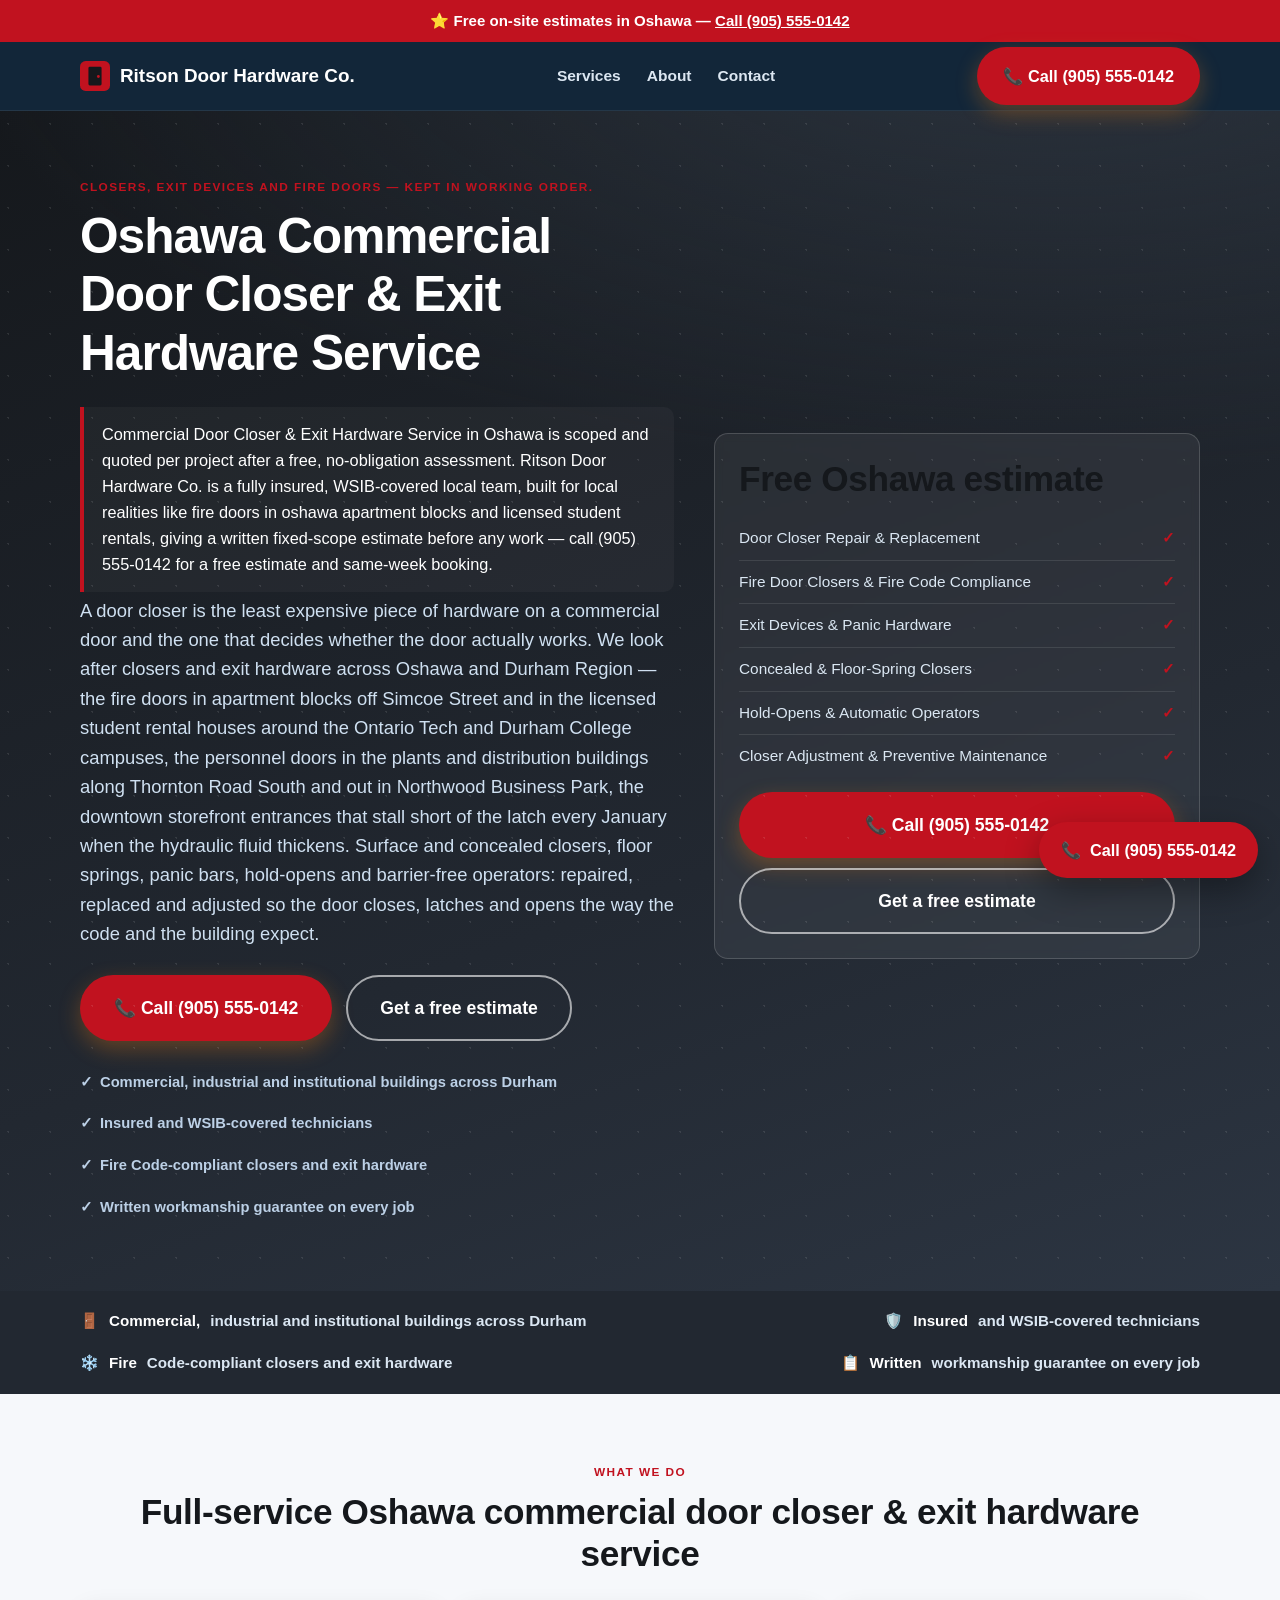
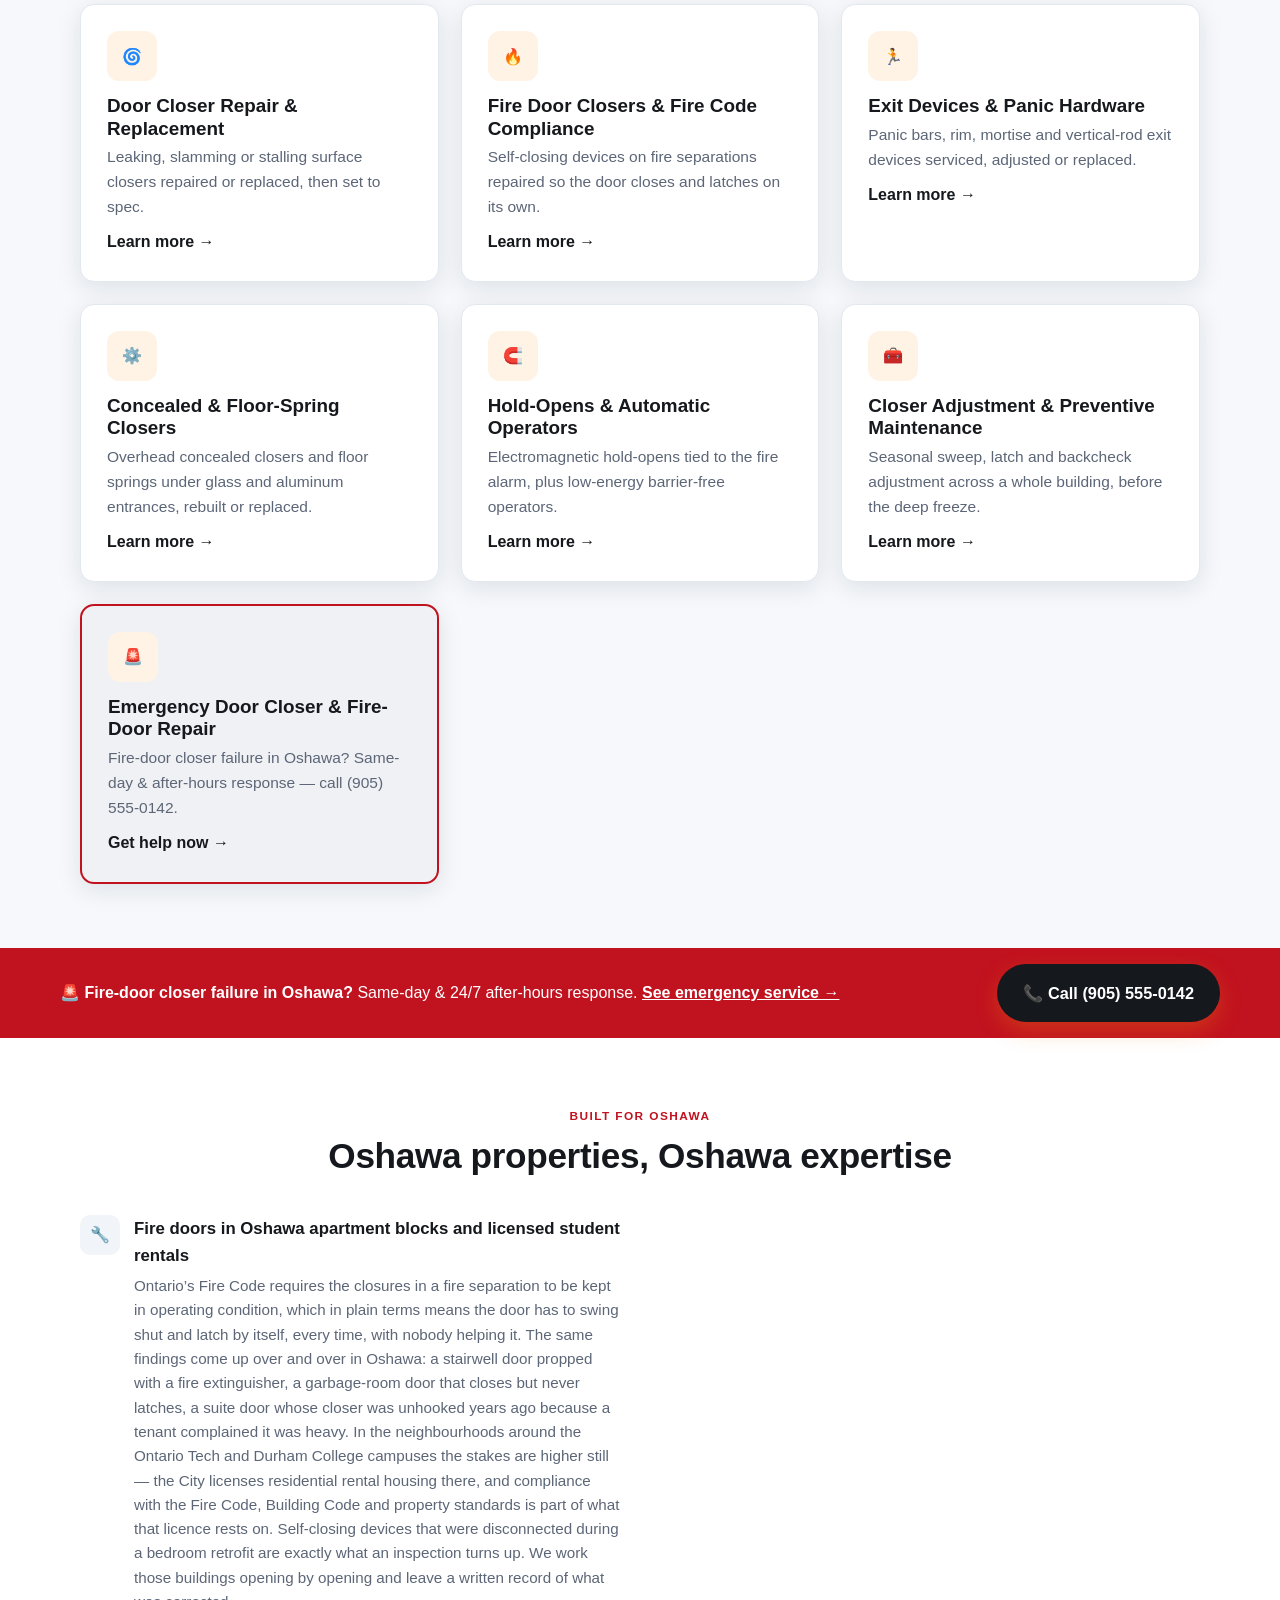
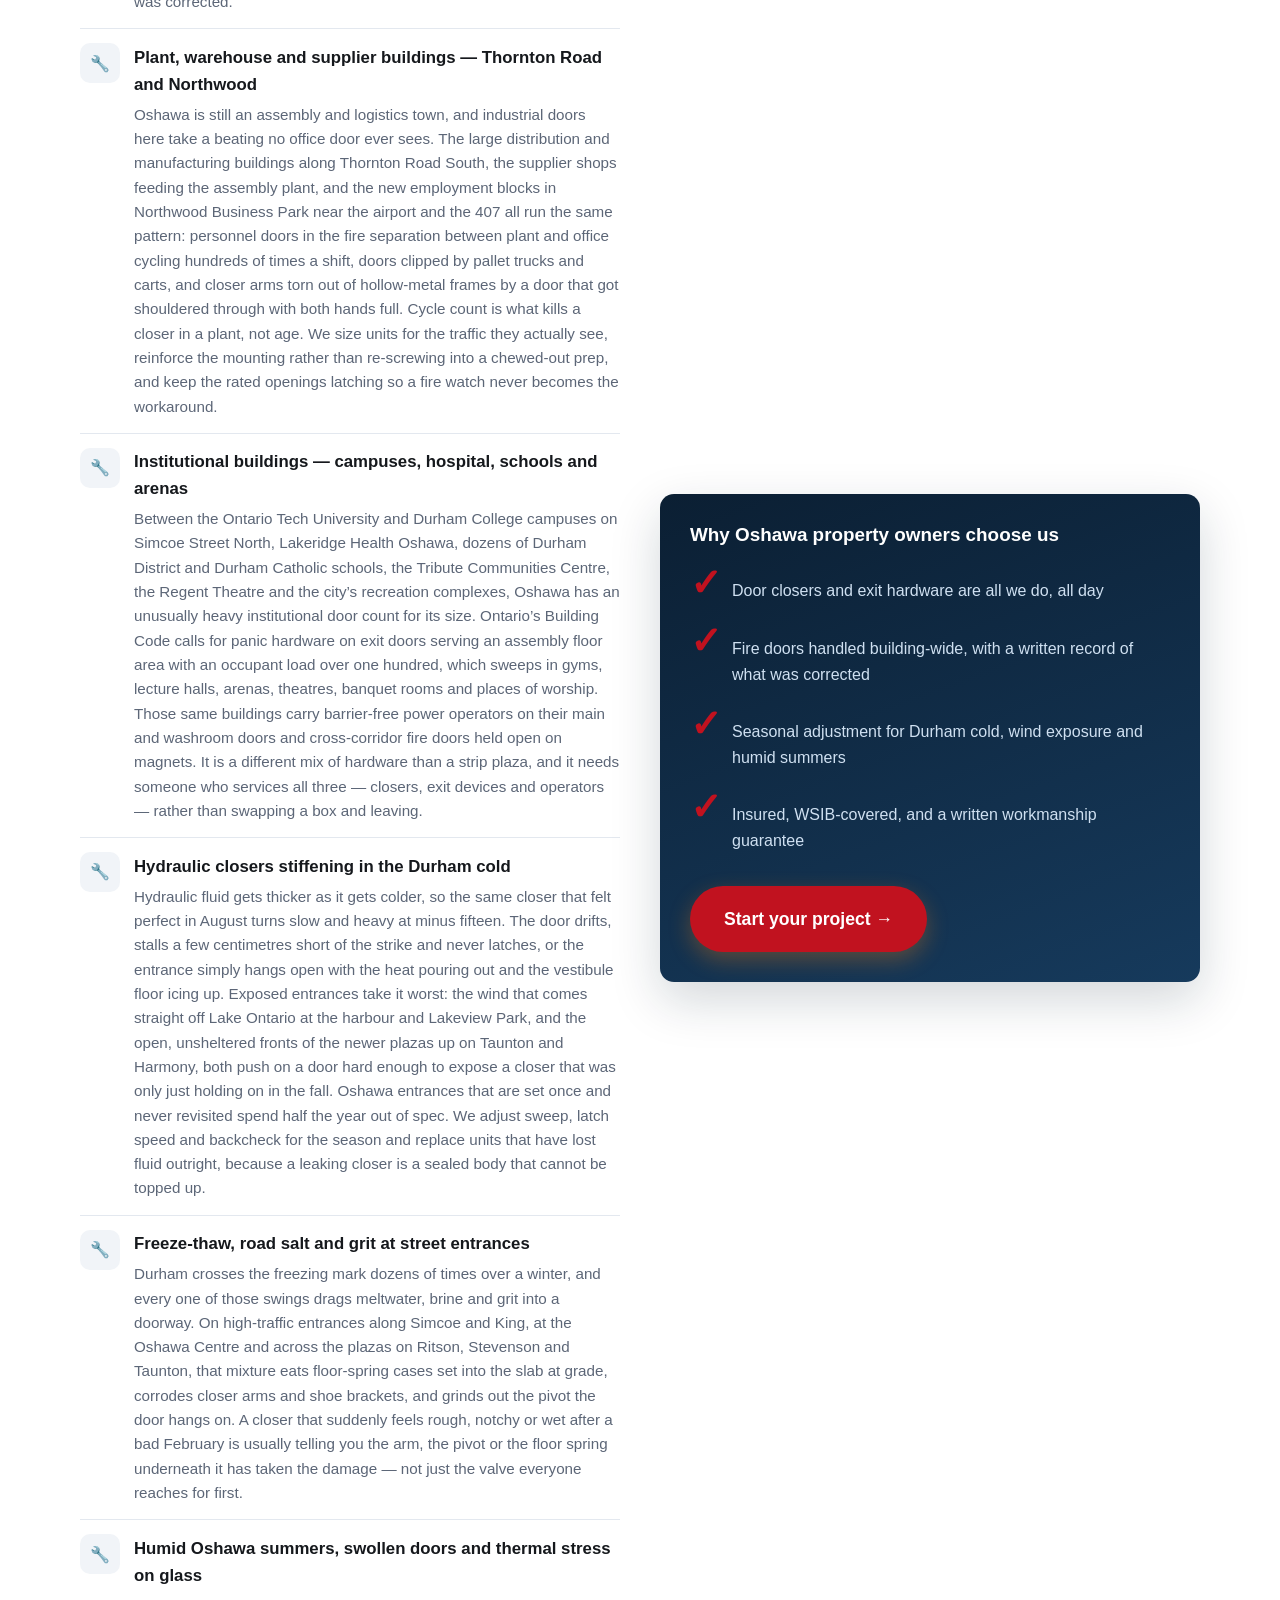
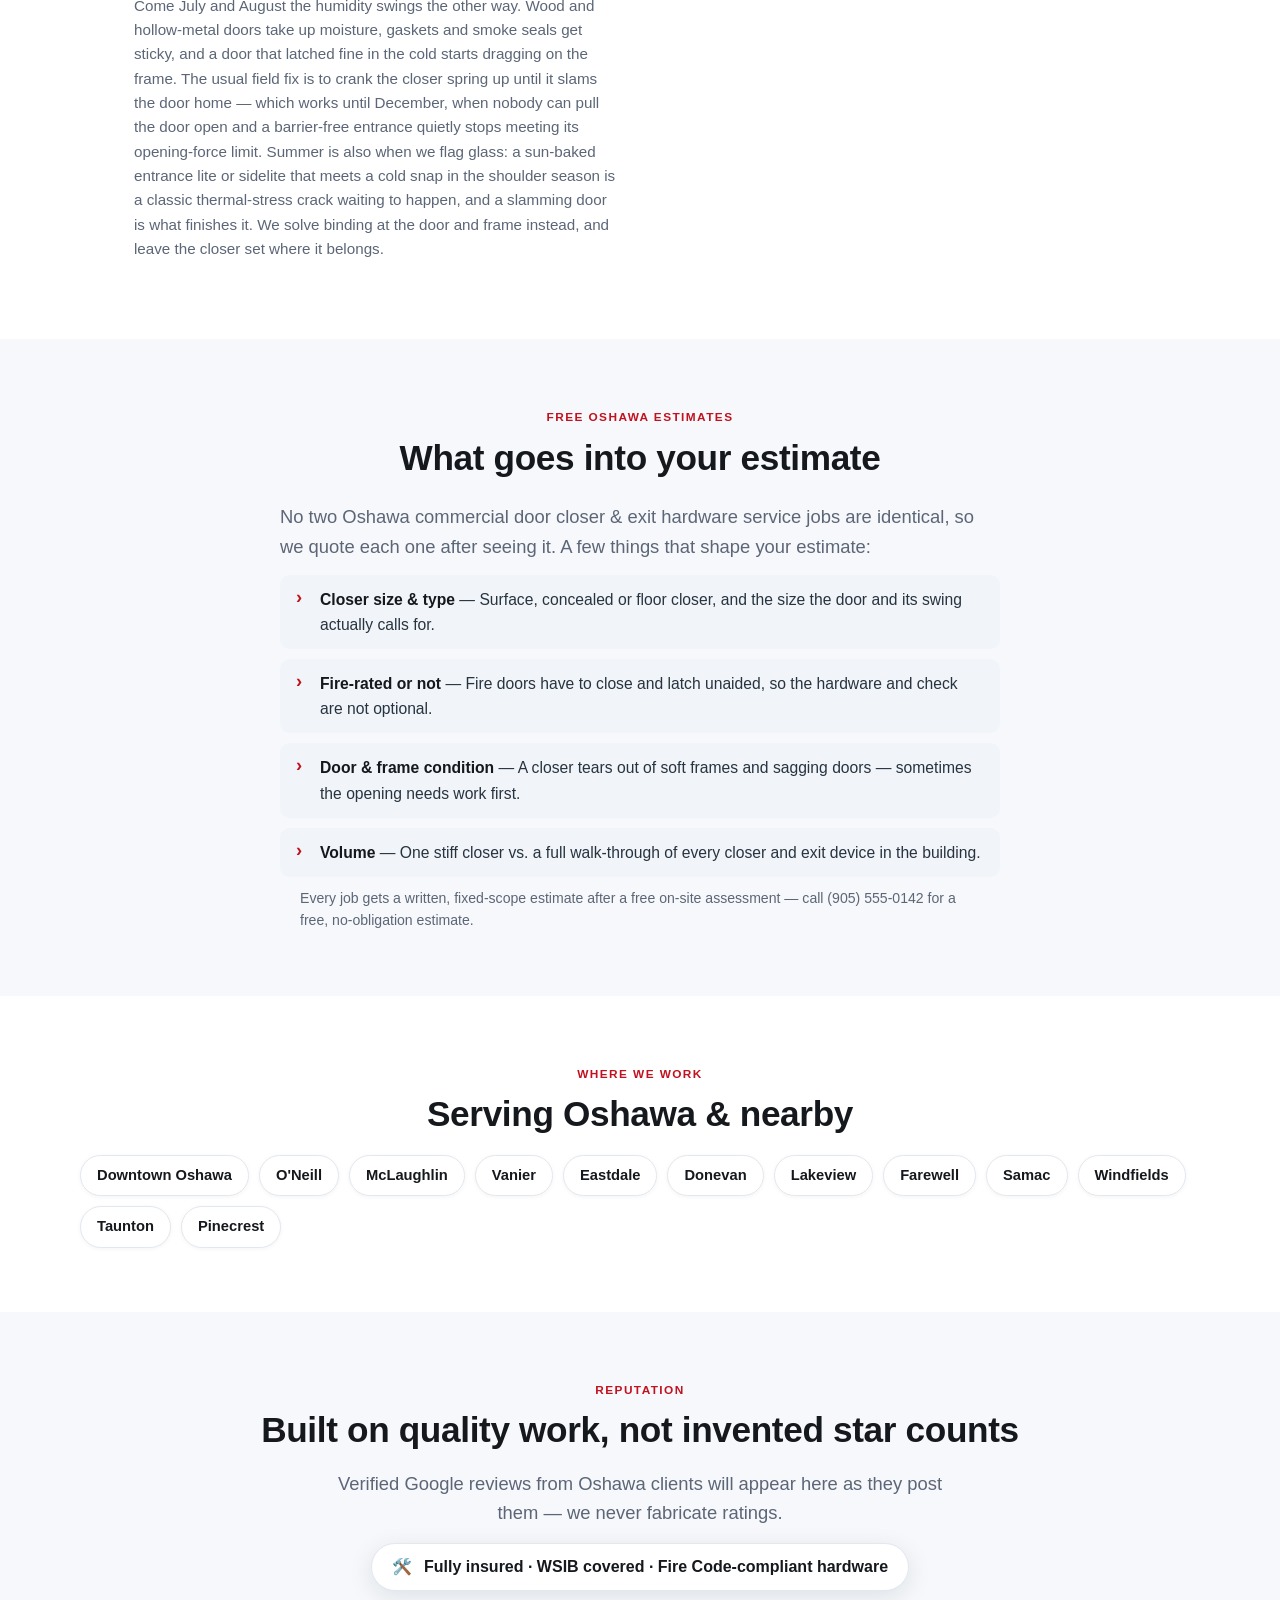
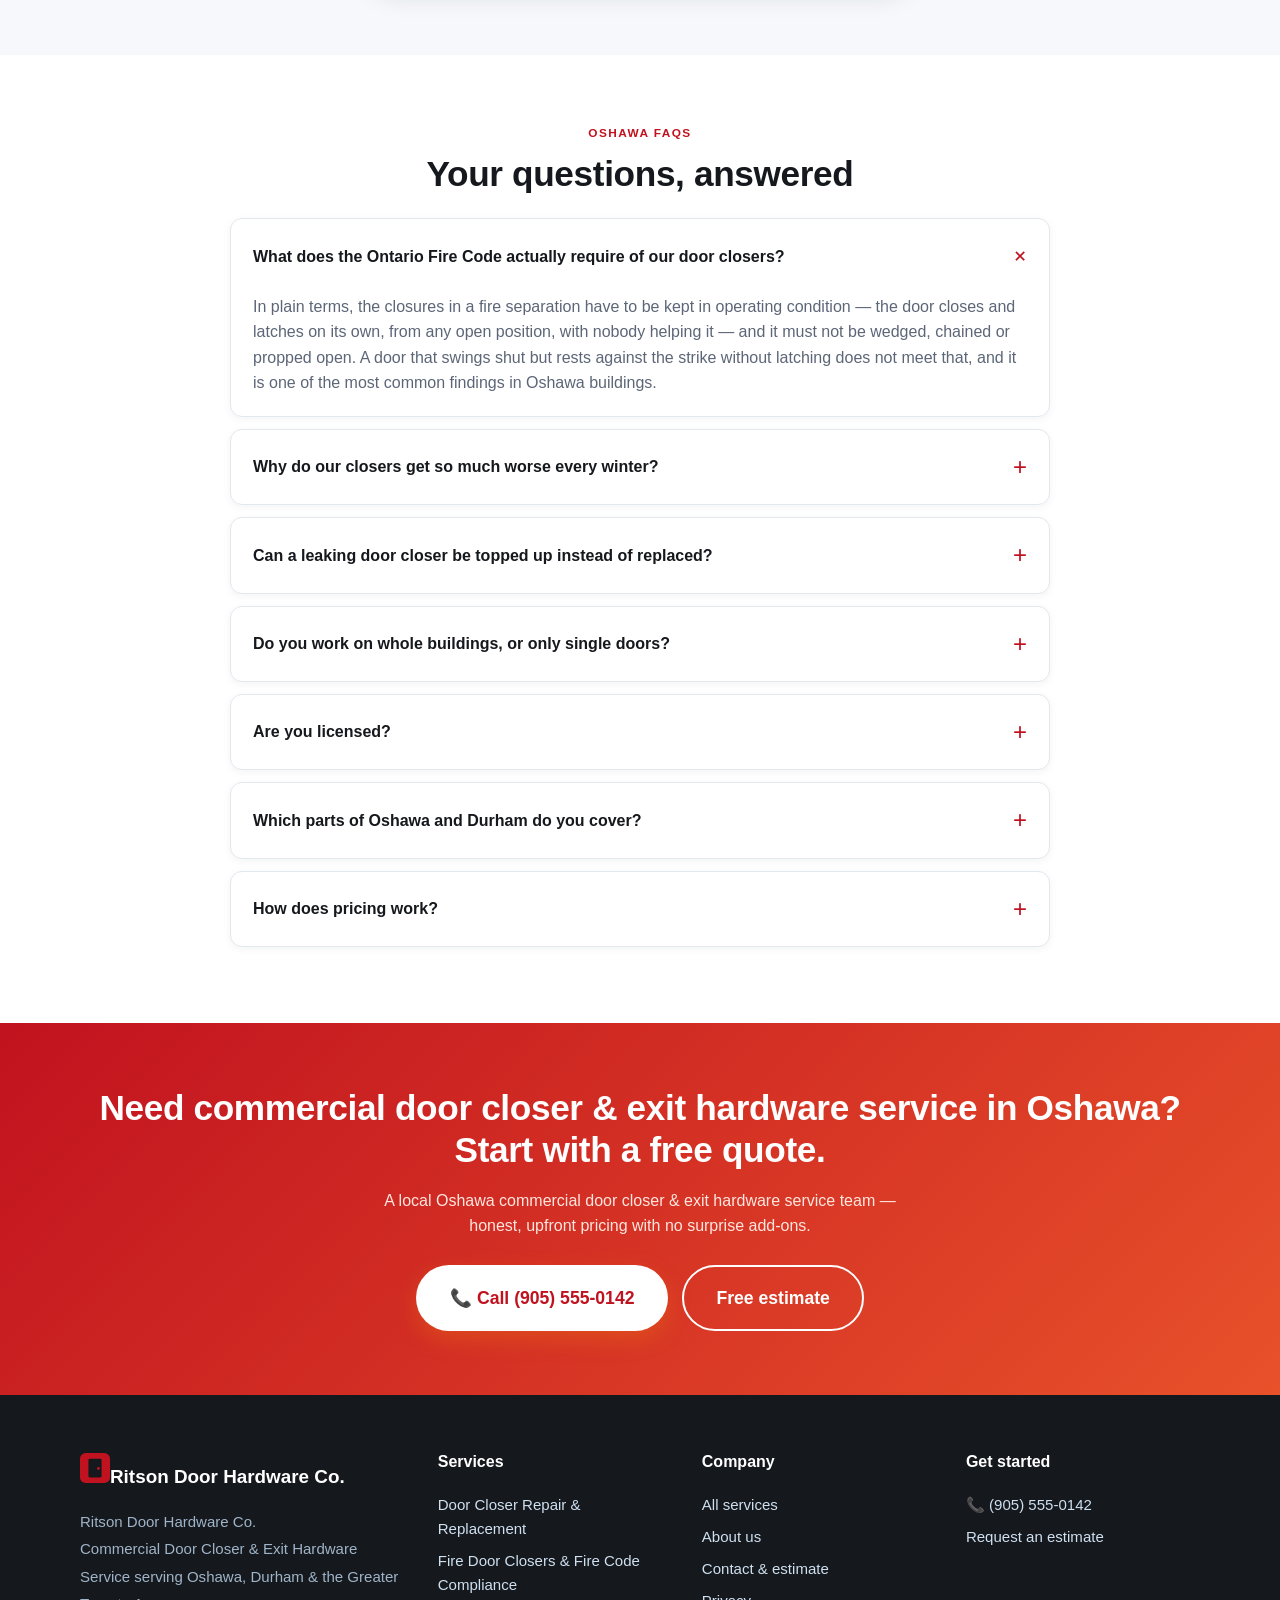
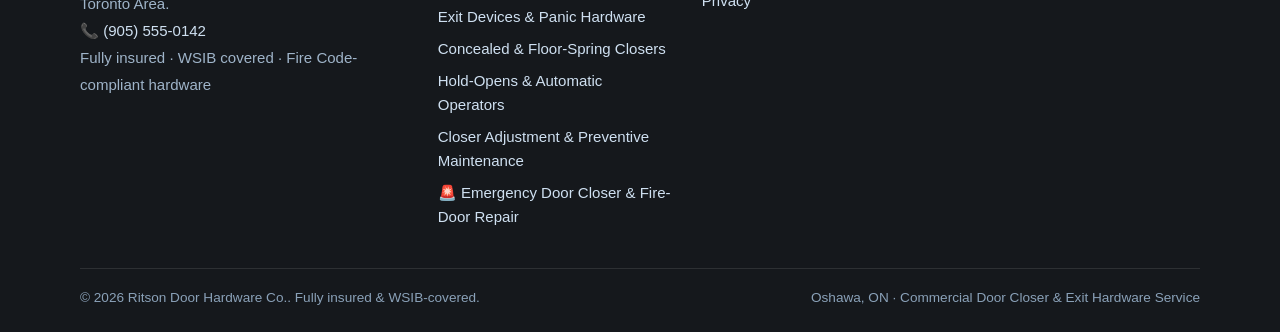
==== index.html @ 3a80819a "Launch oshawa door-closer (oshawadoorcloser.com)" ====
<!DOCTYPE html><html lang="en-CA"><head>
<meta charset="utf-8"><meta name="viewport" content="width=device-width, initial-scale=1, viewport-fit=cover">
<title>Oshawa Commercial Door Closer &amp; Exit Hardware Service</title><meta name="description" content="Oshawa commercial door closer and exit hardware service — surface, concealed and fire door closers, panic bars, hold-opens. Free estimate: (905) 555-0142.">
<link rel="canonical" href="https://www.oshawadoorcloser.com/"><link rel="alternate" hreflang="en-CA" href="https://www.oshawadoorcloser.com/"><link rel="alternate" hreflang="x-default" href="https://www.oshawadoorcloser.com/">
<meta name="robots" content="index,follow,max-image-preview:large"><meta name="theme-color" content="#15181c">
<meta name="geo.region" content="CA-ON"><meta name="geo.placename" content="Oshawa"><meta name="geo.position" content="43.8971;-78.8658"><meta name="ICBM" content="43.8971, -78.8658">
<meta property="og:type" content="website"><meta property="og:site_name" content="Ritson Door Hardware Co."><meta property="og:title" content="Oshawa Commercial Door Closer &amp; Exit Hardware Service"><meta property="og:description" content="Oshawa commercial door closer and exit hardware service — surface, concealed and fire door closers, panic bars, hold-opens. Free estimate: (905) 555-0142."><meta property="og:url" content="https://www.oshawadoorcloser.com/">
<meta property="og:image" content="https://www.oshawadoorcloser.com/assets/og.png"><meta property="og:image:type" content="image/png"><meta property="og:image:width" content="1200"><meta property="og:image:height" content="630"><meta property="og:image:alt" content="Ritson Door Hardware Co. — Commercial Door Closer &amp; Exit Hardware Service in Oshawa, ON"><meta property="og:locale" content="en_CA">
<meta name="twitter:card" content="summary_large_image"><meta name="twitter:title" content="Oshawa Commercial Door Closer &amp; Exit Hardware Service"><meta name="twitter:description" content="Oshawa commercial door closer and exit hardware service — surface, concealed and fire door closers, panic bars, hold-opens. Free estimate: (905) 555-0142."><meta name="twitter:image" content="https://www.oshawadoorcloser.com/assets/og.png">
<link rel="icon" href="/assets/favicon.svg" type="image/svg+xml"><link rel="icon" href="/favicon.ico" sizes="32x32"><link rel="apple-touch-icon" href="/assets/apple-touch-icon.png">
<link rel="preload" href="/css/styles.css" as="style"><link rel="stylesheet" href="/css/styles.css">
<script type="application/ld+json">{"@context":"https://schema.org","@graph":[{"@type":"Organization","@id":"https://www.oshawadoorcloser.com/#org","name":"Ritson Door Hardware Co.","url":"https://www.oshawadoorcloser.com/","logo":"https://www.oshawadoorcloser.com/assets/og.png","areaServed":{"@type":"City","name":"Oshawa"},"sameAs":["https://www.oshawadoorcloser.com/"]},{"@type":"WebSite","@id":"https://www.oshawadoorcloser.com/#website","url":"https://www.oshawadoorcloser.com/","name":"Ritson Door Hardware Co.","publisher":{"@id":"https://www.oshawadoorcloser.com/#org"},"inLanguage":"en-CA"},{"@type":["HomeAndConstructionBusiness","LocalBusiness"],"@id":"https://www.oshawadoorcloser.com/#business","name":"Ritson Door Hardware Co.","image":"https://www.oshawadoorcloser.com/assets/og.png","url":"https://www.oshawadoorcloser.com/","telephone":"+19055550142","paymentAccepted":"Cash, Cheque, Credit Card, Interac e-Transfer, Financing","parentOrganization":{"@id":"https://www.oshawadoorcloser.com/#org"},"brand":{"@id":"https://www.oshawadoorcloser.com/#org"},"description":"Commercial Door Closer & Exit Hardware Service in Oshawa, ON — Fully insured, WSIB covered, Fire Code-compliant hardware. After-hours emergency response available.","address":{"@type":"PostalAddress","addressLocality":"Oshawa","addressRegion":"ON","addressCountry":"CA"},"geo":{"@type":"GeoCoordinates","latitude":43.8971,"longitude":-78.8658},"areaServed":[{"@type":"City","name":"Oshawa"},{"@type":"GeoShape","circle":"43.8971 -78.8658 20000"}],"sameAs":["https://www.oshawadoorcloser.com/"],"hasMap":"https://www.google.com/maps?q=Oshawa%2C%20ON%2C%20Canada","openingHoursSpecification":[{"@type":"OpeningHoursSpecification","dayOfWeek":["Monday","Tuesday","Wednesday","Thursday","Friday"],"opens":"07:00","closes":"18:00"},{"@type":"OpeningHoursSpecification","dayOfWeek":["Saturday"],"opens":"08:00","closes":"15:00"},{"@type":"OpeningHoursSpecification","dayOfWeek":["Monday","Tuesday","Wednesday","Thursday","Friday","Saturday","Sunday"],"opens":"00:00","closes":"23:59","description":"After-hours emergency response"}],"knowsAbout":["commercial door closer & exit hardware service","door closer repair and replacement","fire door self-closing devices","exit and panic hardware","Ontario Fire Code door maintenance","cold-weather closer adjustment","door closer repair & replacement","fire door closers & fire code compliance","exit devices & panic hardware","concealed & floor-spring closers","hold-opens & automatic operators","closer adjustment & preventive maintenance","Oshawa, ON service area"],"hasOfferCatalog":{"@type":"OfferCatalog","name":"Commercial Door Closer & Exit Hardware Service in Oshawa, ON","itemListElement":[{"@type":"Offer","itemOffered":{"@type":"Service","name":"Door Closer Repair & Replacement (Oshawa)","areaServed":{"@type":"City","name":"Oshawa"}}},{"@type":"Offer","itemOffered":{"@type":"Service","name":"Fire Door Closers & Fire Code Compliance (Oshawa)","areaServed":{"@type":"City","name":"Oshawa"}}},{"@type":"Offer","itemOffered":{"@type":"Service","name":"Exit Devices & Panic Hardware (Oshawa)","areaServed":{"@type":"City","name":"Oshawa"}}},{"@type":"Offer","itemOffered":{"@type":"Service","name":"Concealed & Floor-Spring Closers (Oshawa)","areaServed":{"@type":"City","name":"Oshawa"}}},{"@type":"Offer","itemOffered":{"@type":"Service","name":"Hold-Opens & Automatic Operators (Oshawa)","areaServed":{"@type":"City","name":"Oshawa"}}},{"@type":"Offer","itemOffered":{"@type":"Service","name":"Closer Adjustment & Preventive Maintenance (Oshawa)","areaServed":{"@type":"City","name":"Oshawa"}}}]}},{"@type":"BreadcrumbList","itemListElement":[{"@type":"ListItem","position":1,"name":"Home","item":"https://www.oshawadoorcloser.com/"}]},{"@type":"FAQPage","mainEntity":[{"@type":"Question","name":"What does the Ontario Fire Code actually require of our door closers?","acceptedAnswer":{"@type":"Answer","text":"In plain terms, the closures in a fire separation have to be kept in operating condition — the door closes and latches on its own, from any open position, with nobody helping it — and it must not be wedged, chained or propped open. A door that swings shut but rests against the strike without latching does not meet that, and it is one of the most common findings in Oshawa buildings."}},{"@type":"Question","name":"Why do our closers get so much worse every winter?","acceptedAnswer":{"@type":"Answer","text":"Hydraulic fluid thickens as it cools, so the same closer that felt right in August moves slowly at minus fifteen and often stops short of the latch. Exposed Durham entrances add wind loading on top of that. Both are normal, and both are corrected with seasonal adjustment rather than a heavier spring nobody can pull against."}},{"@type":"Question","name":"Can a leaking door closer be topped up instead of replaced?","acceptedAnswer":{"@type":"Answer","text":"No. Closers are sealed hydraulic units with no fill port, so once fluid is lost the body has to be replaced. Leaking closers either slam hard enough to damage the door and frame or stall short of the latch, which on a fire door is a compliance problem as well as a nuisance."}},{"@type":"Question","name":"Do you work on whole buildings, or only single doors?","acceptedAnswer":{"@type":"Answer","text":"Both, but building-wide is where we do our best work. Apartment blocks, schools, campus buildings, plants, plazas and office floors get far more out of one scheduled pass over every opening than out of a string of separate call-outs, and you get a written list of what was adjusted and what still needs parts."}},{"@type":"Question","name":"Are you licensed?","acceptedAnswer":{"@type":"Answer","text":"Ontario does not issue a provincial trade licence for door hardware work, so nobody in this trade legitimately holds one and we will never show you a number that does not exist. What we can show you is real: liability insurance, WSIB coverage, and a written workmanship guarantee on everything we install and repair."}},{"@type":"Question","name":"Which parts of Oshawa and Durham do you cover?","acceptedAnswer":{"@type":"Answer","text":"All of Oshawa — downtown and the Central and O'Neill blocks, McLaughlin and Vanier, Eastdale and Donevan, Lakeview and Farewell down by the harbour, and Samac, Windfields, Taunton and Pinecrest in the north end — plus Whitby, Ajax, Pickering, Courtice, Bowmanville and the rest of the Greater Toronto Area. Call and we will confirm scheduling for your address."}},{"@type":"Question","name":"How does pricing work?","acceptedAnswer":{"@type":"Answer","text":"Every job gets a free, no-obligation assessment and then one written, fixed-scope estimate before any work starts. The number we quote is the number you pay, with no surprise add-ons, and we tell you upfront when a closer only needs adjusting rather than replacing."}}]}]}</script>
</head><body><a class="skip" href="#main" style="position:absolute;left:-999px">Skip to content</a>
<div class="callstrip">⭐ Free on-site estimates in Oshawa — <a href="tel:+19055550142">Call (905) 555-0142</a></div>
<header class="site"><div class="wrap nav"><a class="brand" href="/" aria-label="Ritson Door Hardware Co. home"><svg width="30" height="30" viewBox="0 0 32 32" fill="none" aria-hidden="true"><rect width="32" height="32" rx="6" fill="#c1121f"/><rect x="9" y="6" width="14" height="20" rx="1.5" fill="#15181c"/><circle cx="19.6" cy="16.5" r="1.5" fill="#c1121f"/></svg>Ritson Door Hardware Co.</a>
<nav class="nav-links" id="nav" aria-label="Main"><a href="/services/">Services</a><a href="/about/">About</a><a href="/contact/">Contact</a></nav>
<div class="nav-cta"><a class="btn btn-call" href="tel:+19055550142">📞 Call (905) 555-0142</a><button class="menu-btn" aria-label="Open menu" aria-expanded="false" aria-controls="nav"><span aria-hidden="true">☰</span></button></div>
</div></header><main id="main"><section class="hero"><div class="wrap"><div>
<span class="eyebrow">Closers, exit devices and fire doors — kept in working order.</span>
<h1>Oshawa Commercial Door Closer &amp; Exit Hardware Service</h1><p class="answer-capsule" data-answer>Commercial Door Closer &amp; Exit Hardware Service in Oshawa is scoped and quoted per project after a free, no-obligation assessment. Ritson Door Hardware Co. is a fully insured, WSIB-covered local team, built for local realities like fire doors in oshawa apartment blocks and licensed student rentals, giving a written fixed-scope estimate before any work — call (905) 555-0142 for a free estimate and same-week booking.</p><p class="lead">A door closer is the least expensive piece of hardware on a commercial door and the one that decides whether the door actually works. We look after closers and exit hardware across Oshawa and Durham Region — the fire doors in apartment blocks off Simcoe Street and in the licensed student rental houses around the Ontario Tech and Durham College campuses, the personnel doors in the plants and distribution buildings along Thornton Road South and out in Northwood Business Park, the downtown storefront entrances that stall short of the latch every January when the hydraulic fluid thickens. Surface and concealed closers, floor springs, panic bars, hold-opens and barrier-free operators: repaired, replaced and adjusted so the door closes, latches and opens the way the code and the building expect.</p>
<div class="hero-cta"><a class="btn btn-call btn-lg" href="tel:+19055550142">📞 Call (905) 555-0142</a><a class="btn btn-ghost btn-lg" href="/contact/" data-book>Get a free estimate</a></div>
<div class="hero-trust"><span><span aria-hidden="true">✓</span> Commercial, industrial and institutional buildings across Durham</span><span><span aria-hidden="true">✓</span> Insured and WSIB-covered technicians</span><span><span aria-hidden="true">✓</span> Fire Code-compliant closers and exit hardware</span><span><span aria-hidden="true">✓</span> Written workmanship guarantee on every job</span></div>
</div><aside class="hero-card" aria-label="Free estimate"><h2>Free Oshawa estimate</h2><ul><li><span>Door Closer Repair &amp; Replacement</span><span class="price" aria-hidden="true">✓</span></li><li><span>Fire Door Closers &amp; Fire Code Compliance</span><span class="price" aria-hidden="true">✓</span></li><li><span>Exit Devices &amp; Panic Hardware</span><span class="price" aria-hidden="true">✓</span></li><li><span>Concealed &amp; Floor-Spring Closers</span><span class="price" aria-hidden="true">✓</span></li><li><span>Hold-Opens &amp; Automatic Operators</span><span class="price" aria-hidden="true">✓</span></li><li><span>Closer Adjustment &amp; Preventive Maintenance</span><span class="price" aria-hidden="true">✓</span></li></ul><a class="btn btn-call btn-lg" href="tel:+19055550142" style="margin-top:14px;width:100%;justify-content:center">📞 Call (905) 555-0142</a><a class="btn btn-ghost btn-lg" href="/contact/" data-book style="margin-top:10px;width:100%;justify-content:center">Get a free estimate</a></aside></div></section>
<div class="strip"><div class="wrap"><div class="item"><span aria-hidden="true">🚪</span> <b>Commercial,</b> industrial and institutional buildings across Durham</div><div class="item"><span aria-hidden="true">🛡️</span> <b>Insured</b> and WSIB-covered technicians</div><div class="item"><span aria-hidden="true">❄️</span> <b>Fire</b> Code-compliant closers and exit hardware</div><div class="item"><span aria-hidden="true">📋</span> <b>Written</b> workmanship guarantee on every job</div></div></div>
<section class="section" id="services"><div class="wrap center"><span class="eyebrow">What we do</span><h2>Full-service Oshawa commercial door closer &amp; exit hardware service</h2></div>
<div class="wrap" style="margin-top:30px"><div class="grid cols-3"><a class="card" href="/services/door-closer-repair/" style="text-decoration:none"><div class="ico" aria-hidden="true">🌀</div><h3>Door Closer Repair &amp; Replacement</h3><p>Leaking, slamming or stalling surface closers repaired or replaced, then set to spec.</p><div class="from">Learn more →</div></a><a class="card" href="/services/fire-door-closers/" style="text-decoration:none"><div class="ico" aria-hidden="true">🔥</div><h3>Fire Door Closers &amp; Fire Code Compliance</h3><p>Self-closing devices on fire separations repaired so the door closes and latches on its own.</p><div class="from">Learn more →</div></a><a class="card" href="/services/exit-devices-panic-hardware/" style="text-decoration:none"><div class="ico" aria-hidden="true">🏃</div><h3>Exit Devices &amp; Panic Hardware</h3><p>Panic bars, rim, mortise and vertical-rod exit devices serviced, adjusted or replaced.</p><div class="from">Learn more →</div></a><a class="card" href="/services/concealed-floor-spring-closers/" style="text-decoration:none"><div class="ico" aria-hidden="true">⚙️</div><h3>Concealed &amp; Floor-Spring Closers</h3><p>Overhead concealed closers and floor springs under glass and aluminum entrances, rebuilt or replaced.</p><div class="from">Learn more →</div></a><a class="card" href="/services/hold-opens-automatic-operators/" style="text-decoration:none"><div class="ico" aria-hidden="true">🧲</div><h3>Hold-Opens &amp; Automatic Operators</h3><p>Electromagnetic hold-opens tied to the fire alarm, plus low-energy barrier-free operators.</p><div class="from">Learn more →</div></a><a class="card" href="/services/closer-adjustment-maintenance/" style="text-decoration:none"><div class="ico" aria-hidden="true">🧰</div><h3>Closer Adjustment &amp; Preventive Maintenance</h3><p>Seasonal sweep, latch and backcheck adjustment across a whole building, before the deep freeze.</p><div class="from">Learn more →</div></a><a class="card card-emg" href="/services/emergency-door-closer-repair/" style="text-decoration:none"><div class="ico" aria-hidden="true">🚨</div><h3>Emergency Door Closer &amp; Fire-Door Repair</h3><p>Fire-door closer failure in Oshawa? Same-day & after-hours response — call (905) 555-0142.</p><div class="from">Get help now →</div></a></div></div></section>
<section class="emg-band"><div class="wrap"><div><strong>🚨 Fire-door closer failure in Oshawa?</strong> Same-day &amp; 24/7 after-hours response. <a href="/services/emergency-door-closer-repair/">See emergency service →</a></div><a class="btn btn-call" href="tel:+19055550142">📞 Call (905) 555-0142</a></div></section>
<section class="section alt"><div class="wrap center"><span class="eyebrow">Built for Oshawa</span><h2>Oshawa properties, Oshawa expertise</h2></div>
<div class="wrap split" style="margin-top:24px"><div><ul class="feature-list"><li><span class="fi" aria-hidden="true">🔧</span><div><h4>Fire doors in Oshawa apartment blocks and licensed student rentals</h4><p>Ontario’s Fire Code requires the closures in a fire separation to be kept in operating condition, which in plain terms means the door has to swing shut and latch by itself, every time, with nobody helping it. The same findings come up over and over in Oshawa: a stairwell door propped with a fire extinguisher, a garbage-room door that closes but never latches, a suite door whose closer was unhooked years ago because a tenant complained it was heavy. In the neighbourhoods around the Ontario Tech and Durham College campuses the stakes are higher still — the City licenses residential rental housing there, and compliance with the Fire Code, Building Code and property standards is part of what that licence rests on. Self-closing devices that were disconnected during a bedroom retrofit are exactly what an inspection turns up. We work those buildings opening by opening and leave a written record of what was corrected.</p></div></li><li><span class="fi" aria-hidden="true">🔧</span><div><h4>Plant, warehouse and supplier buildings — Thornton Road and Northwood</h4><p>Oshawa is still an assembly and logistics town, and industrial doors here take a beating no office door ever sees. The large distribution and manufacturing buildings along Thornton Road South, the supplier shops feeding the assembly plant, and the new employment blocks in Northwood Business Park near the airport and the 407 all run the same pattern: personnel doors in the fire separation between plant and office cycling hundreds of times a shift, doors clipped by pallet trucks and carts, and closer arms torn out of hollow-metal frames by a door that got shouldered through with both hands full. Cycle count is what kills a closer in a plant, not age. We size units for the traffic they actually see, reinforce the mounting rather than re-screwing into a chewed-out prep, and keep the rated openings latching so a fire watch never becomes the workaround.</p></div></li><li><span class="fi" aria-hidden="true">🔧</span><div><h4>Institutional buildings — campuses, hospital, schools and arenas</h4><p>Between the Ontario Tech University and Durham College campuses on Simcoe Street North, Lakeridge Health Oshawa, dozens of Durham District and Durham Catholic schools, the Tribute Communities Centre, the Regent Theatre and the city’s recreation complexes, Oshawa has an unusually heavy institutional door count for its size. Ontario’s Building Code calls for panic hardware on exit doors serving an assembly floor area with an occupant load over one hundred, which sweeps in gyms, lecture halls, arenas, theatres, banquet rooms and places of worship. Those same buildings carry barrier-free power operators on their main and washroom doors and cross-corridor fire doors held open on magnets. It is a different mix of hardware than a strip plaza, and it needs someone who services all three — closers, exit devices and operators — rather than swapping a box and leaving.</p></div></li><li><span class="fi" aria-hidden="true">🔧</span><div><h4>Hydraulic closers stiffening in the Durham cold</h4><p>Hydraulic fluid gets thicker as it gets colder, so the same closer that felt perfect in August turns slow and heavy at minus fifteen. The door drifts, stalls a few centimetres short of the strike and never latches, or the entrance simply hangs open with the heat pouring out and the vestibule floor icing up. Exposed entrances take it worst: the wind that comes straight off Lake Ontario at the harbour and Lakeview Park, and the open, unsheltered fronts of the newer plazas up on Taunton and Harmony, both push on a door hard enough to expose a closer that was only just holding on in the fall. Oshawa entrances that are set once and never revisited spend half the year out of spec. We adjust sweep, latch speed and backcheck for the season and replace units that have lost fluid outright, because a leaking closer is a sealed body that cannot be topped up.</p></div></li><li><span class="fi" aria-hidden="true">🔧</span><div><h4>Freeze-thaw, road salt and grit at street entrances</h4><p>Durham crosses the freezing mark dozens of times over a winter, and every one of those swings drags meltwater, brine and grit into a doorway. On high-traffic entrances along Simcoe and King, at the Oshawa Centre and across the plazas on Ritson, Stevenson and Taunton, that mixture eats floor-spring cases set into the slab at grade, corrodes closer arms and shoe brackets, and grinds out the pivot the door hangs on. A closer that suddenly feels rough, notchy or wet after a bad February is usually telling you the arm, the pivot or the floor spring underneath it has taken the damage — not just the valve everyone reaches for first.</p></div></li><li><span class="fi" aria-hidden="true">🔧</span><div><h4>Humid Oshawa summers, swollen doors and thermal stress on glass</h4><p>Come July and August the humidity swings the other way. Wood and hollow-metal doors take up moisture, gaskets and smoke seals get sticky, and a door that latched fine in the cold starts dragging on the frame. The usual field fix is to crank the closer spring up until it slams the door home — which works until December, when nobody can pull the door open and a barrier-free entrance quietly stops meeting its opening-force limit. Summer is also when we flag glass: a sun-baked entrance lite or sidelite that meets a cold snap in the shoulder season is a classic thermal-stress crack waiting to happen, and a slamming door is what finishes it. We solve binding at the door and frame instead, and leave the closer set where it belongs.</p></div></li></ul></div>
<div class="panel"><h3>Why Oshawa property owners choose us</h3><div class="stat"><b aria-hidden="true">✓</b><span>Door closers and exit hardware are all we do, all day</span></div><div class="stat"><b aria-hidden="true">✓</b><span>Fire doors handled building-wide, with a written record of what was corrected</span></div><div class="stat"><b aria-hidden="true">✓</b><span>Seasonal adjustment for Durham cold, wind exposure and humid summers</span></div><div class="stat"><b aria-hidden="true">✓</b><span>Insured, WSIB-covered, and a written workmanship guarantee</span></div><a class="btn btn-call btn-lg" href="/contact/" data-book style="margin-top:14px">Start your project →</a></div></div></section>
<section class="section"><div class="wrap center"><span class="eyebrow">Free Oshawa estimates</span><h2>What goes into your estimate</h2></div><div class="wrap" style="margin-top:24px;max-width:760px"><p class="lead" style="max-width:70ch;margin:0 0 14px">No two Oshawa commercial door closer &amp; exit hardware service jobs are identical, so we quote each one after seeing it. A few things that shape your estimate:</p><ul class="factors"><li><strong>Closer size &amp; type</strong> — Surface, concealed or floor closer, and the size the door and its swing actually calls for.</li><li><strong>Fire-rated or not</strong> — Fire doors have to close and latch unaided, so the hardware and check are not optional.</li><li><strong>Door &amp; frame condition</strong> — A closer tears out of soft frames and sagging doors — sometimes the opening needs work first.</li><li><strong>Volume</strong> — One stiff closer vs. a full walk-through of every closer and exit device in the building.</li></ul><p class="wrap price-note">Every job gets a written, fixed-scope estimate after a free on-site assessment — call (905) 555-0142 for a free, no-obligation estimate.</p></div></section>
<section class="section alt"><div class="wrap center"><span class="eyebrow">Where we work</span><h2>Serving Oshawa &amp; nearby</h2></div><div class="wrap" style="margin-top:20px"><div class="chips"><span class="chip">Downtown Oshawa</span><span class="chip">O'Neill</span><span class="chip">McLaughlin</span><span class="chip">Vanier</span><span class="chip">Eastdale</span><span class="chip">Donevan</span><span class="chip">Lakeview</span><span class="chip">Farewell</span><span class="chip">Samac</span><span class="chip">Windfields</span><span class="chip">Taunton</span><span class="chip">Pinecrest</span></div></div></section>

<section class="section"><div class="wrap center"><span class="eyebrow">Reputation</span><h2>Built on quality work, not invented star counts</h2><p class="lead" style="margin:0 auto">Verified Google reviews from Oshawa clients will appear here as they post them — we never fabricate ratings.</p><div style="margin-top:16px"><span class="rating-badge"><span aria-hidden="true">🛠️</span> Fully insured · WSIB covered · Fire Code-compliant hardware</span></div></div></section>
<section class="section alt"><div class="wrap center"><span class="eyebrow">Oshawa FAQs</span><h2>Your questions, answered</h2></div><div class="wrap" style="margin-top:24px"><div class="faq" style="max-width:820px;margin:0 auto"><details open><summary>What does the Ontario Fire Code actually require of our door closers?</summary><p>In plain terms, the closures in a fire separation have to be kept in operating condition — the door closes and latches on its own, from any open position, with nobody helping it — and it must not be wedged, chained or propped open. A door that swings shut but rests against the strike without latching does not meet that, and it is one of the most common findings in Oshawa buildings.</p></details><details><summary>Why do our closers get so much worse every winter?</summary><p>Hydraulic fluid thickens as it cools, so the same closer that felt right in August moves slowly at minus fifteen and often stops short of the latch. Exposed Durham entrances add wind loading on top of that. Both are normal, and both are corrected with seasonal adjustment rather than a heavier spring nobody can pull against.</p></details><details><summary>Can a leaking door closer be topped up instead of replaced?</summary><p>No. Closers are sealed hydraulic units with no fill port, so once fluid is lost the body has to be replaced. Leaking closers either slam hard enough to damage the door and frame or stall short of the latch, which on a fire door is a compliance problem as well as a nuisance.</p></details><details><summary>Do you work on whole buildings, or only single doors?</summary><p>Both, but building-wide is where we do our best work. Apartment blocks, schools, campus buildings, plants, plazas and office floors get far more out of one scheduled pass over every opening than out of a string of separate call-outs, and you get a written list of what was adjusted and what still needs parts.</p></details><details><summary>Are you licensed?</summary><p>Ontario does not issue a provincial trade licence for door hardware work, so nobody in this trade legitimately holds one and we will never show you a number that does not exist. What we can show you is real: liability insurance, WSIB coverage, and a written workmanship guarantee on everything we install and repair.</p></details><details><summary>Which parts of Oshawa and Durham do you cover?</summary><p>All of Oshawa — downtown and the Central and O'Neill blocks, McLaughlin and Vanier, Eastdale and Donevan, Lakeview and Farewell down by the harbour, and Samac, Windfields, Taunton and Pinecrest in the north end — plus Whitby, Ajax, Pickering, Courtice, Bowmanville and the rest of the Greater Toronto Area. Call and we will confirm scheduling for your address.</p></details><details><summary>How does pricing work?</summary><p>Every job gets a free, no-obligation assessment and then one written, fixed-scope estimate before any work starts. The number we quote is the number you pay, with no surprise add-ons, and we tell you upfront when a closer only needs adjusting rather than replacing.</p></details></div></div></section>
<section class="section cta-band"><div class="wrap"><h2>Need commercial door closer &amp; exit hardware service in Oshawa? Start with a free quote.</h2><p>A local Oshawa commercial door closer &amp; exit hardware service team — honest, upfront pricing with no surprise add-ons.</p><div class="hero-cta" style="justify-content:center"><a class="btn btn-call btn-lg" href="tel:+19055550142">📞 Call (905) 555-0142</a><a class="btn btn-ghost btn-lg" href="/contact/" data-book>Free estimate</a></div></div></section></main><footer class="site"><div class="wrap"><div class="cols">
<div><a class="brand" href="/" aria-label="Ritson Door Hardware Co. home"><svg width="30" height="30" viewBox="0 0 32 32" fill="none" aria-hidden="true"><rect width="32" height="32" rx="6" fill="#c1121f"/><rect x="9" y="6" width="14" height="20" rx="1.5" fill="#15181c"/><circle cx="19.6" cy="16.5" r="1.5" fill="#c1121f"/></svg>Ritson Door Hardware Co.</a><address class="nap" style="font-style:normal">Ritson Door Hardware Co.<br>Commercial Door Closer &amp; Exit Hardware Service serving Oshawa, Durham &amp; the Greater Toronto Area.<br>📞 <a href="tel:+19055550142" style="display:inline">(905) 555-0142</a><br>Fully insured · WSIB covered · Fire Code-compliant hardware</address></div>
<div><h4>Services</h4><a href="/services/door-closer-repair/">Door Closer Repair &amp; Replacement</a><a href="/services/fire-door-closers/">Fire Door Closers &amp; Fire Code Compliance</a><a href="/services/exit-devices-panic-hardware/">Exit Devices &amp; Panic Hardware</a><a href="/services/concealed-floor-spring-closers/">Concealed &amp; Floor-Spring Closers</a><a href="/services/hold-opens-automatic-operators/">Hold-Opens &amp; Automatic Operators</a><a href="/services/closer-adjustment-maintenance/">Closer Adjustment &amp; Preventive Maintenance</a><a href="/services/emergency-door-closer-repair/">🚨 Emergency Door Closer &amp; Fire-Door Repair</a></div>
<div><h4>Company</h4><a href="/services/">All services</a><a href="/about/">About us</a><a href="/contact/">Contact &amp; estimate</a><a href="/privacy/">Privacy</a></div>
<div><h4>Get started</h4><a href="tel:+19055550142">📞 (905) 555-0142</a><a href="/contact/" data-book>Request an estimate</a></div>
</div><div class="legal"><span>© 2026 Ritson Door Hardware Co.. Fully insured &amp; WSIB-covered.</span><span>Oshawa, ON · Commercial Door Closer &amp; Exit Hardware Service</span></div></div></footer><a class="fab-call" href="tel:+19055550142" aria-label="Call Ritson Door Hardware Co."><span aria-hidden="true">📞</span> Call (905) 555-0142</a>
<div class="callbar"><a class="btn btn-call" href="tel:+19055550142">📞 Call now</a><a class="btn btn-dark" href="/contact/" data-book>Free estimate</a></div>
<script src="/js/main.js" defer></script></body></html>
---- css/styles.css ----
/* TrueNorth Garage Doors — shared stylesheet
   Performance-first: system font stack (zero web-font requests),
   fixed media sizing to protect CLS, GPU-friendly transitions only. */

:root{
  --navy:#0b1f33;
  --navy-2:#12304d;
  --steel:#1f4e79;
  --ice:#eaf2fb;
  --red:#d8232a;
  --red-dark:#b01a20;
  --amber:#f5a623;
  --green:#1e9e5a;
  --ink:#16202b;
  --muted:#5b6b7b;
  --line:#dde6ef;
  --card:#ffffff;
  --bg:#f6f9fc;
  --radius:14px;
  --shadow:0 6px 24px rgba(11,31,51,.10);
  --shadow-lg:0 18px 50px rgba(11,31,51,.18);
  --maxw:1160px;
  --font:-apple-system,BlinkMacSystemFont,"Segoe UI",Roboto,Helvetica,Arial,"Apple Color Emoji","Segoe UI Emoji",sans-serif;
}

*{box-sizing:border-box}
/* A11Y (P2-8): visible keyboard-focus ring on every interactive element, honoring the per-site accent. */
:focus-visible{outline:2px solid var(--accent,#ef7d10);outline-offset:2px;border-radius:3px}
html{scroll-behavior:smooth}
body{
  margin:0;font-family:var(--font);color:var(--ink);background:var(--bg);
  line-height:1.6;-webkit-font-smoothing:antialiased;text-rendering:optimizeLegibility;
}
img{max-width:100%;height:auto;display:block}
a{color:var(--steel);text-decoration:none}
a:hover{text-decoration:underline}
h1,h2,h3{line-height:1.18;color:var(--navy);margin:0 0 .5em}
h1{font-size:clamp(2rem,5vw,3.1rem);letter-spacing:-.02em}
h2{font-size:clamp(1.5rem,3.4vw,2.2rem);letter-spacing:-.01em}
h3{font-size:1.18rem}
p{margin:0 0 1rem}
.wrap{max-width:var(--maxw);margin:0 auto;padding:0 20px}
.section{padding:64px 0}
.section.alt{background:#fff}
.lead{font-size:1.15rem;color:var(--muted);max-width:62ch}
.eyebrow{display:inline-block;font-weight:800;letter-spacing:.12em;text-transform:uppercase;
  font-size:.74rem;color:var(--red);margin-bottom:.6rem}
.center{text-align:center}
.center .lead{margin-left:auto;margin-right:auto}

/* ---------- Buttons ---------- */
.btn{display:inline-flex;align-items:center;gap:.5rem;font-weight:700;font-size:1.02rem;
  padding:14px 24px;border-radius:999px;border:2px solid transparent;cursor:pointer;
  transition:transform .12s ease,box-shadow .12s ease,background .12s ease;text-decoration:none}
.btn:hover{text-decoration:none;transform:translateY(-2px)}
.btn-call{background:var(--red);color:#fff;box-shadow:0 8px 22px rgba(216,35,42,.32)}
.btn-call:hover{background:var(--red-dark)}
.btn-ghost{background:transparent;color:#fff;border-color:rgba(255,255,255,.6)}
.btn-ghost:hover{background:rgba(255,255,255,.12)}
.btn-dark{background:var(--navy);color:#fff}
.btn-dark:hover{background:var(--navy-2)}
.btn-lg{padding:17px 32px;font-size:1.1rem}

/* ---------- Header ---------- */
header.site{position:sticky;top:0;z-index:50;background:rgba(11,31,51,.97);
  backdrop-filter:saturate(140%) blur(6px);color:#fff;border-bottom:1px solid rgba(255,255,255,.08)}
.nav{display:flex;align-items:center;justify-content:space-between;height:68px}
.brand{display:flex;align-items:center;gap:10px;color:#fff;font-weight:800;font-size:1.18rem}
.brand:hover{text-decoration:none}
.brand svg{flex:0 0 auto}
.brand b{color:var(--amber)}
.nav-links{display:flex;gap:26px;align-items:center}
.nav-links a{color:#dce7f2;font-weight:600;font-size:.97rem}
.nav-links a:hover{color:#fff;text-decoration:none}
.nav-cta{display:flex;align-items:center;gap:14px}
.nav-phone{color:#fff;font-weight:800;font-size:1.05rem;white-space:nowrap}
.nav-phone:hover{text-decoration:none;color:var(--amber)}
.menu-btn{display:none;background:none;border:0;color:#fff;font-size:1.6rem;cursor:pointer}
@media(max-width:880px){
  .nav-links{display:none;position:absolute;top:68px;left:0;right:0;flex-direction:column;
    background:var(--navy);padding:14px 20px 22px;gap:14px;border-bottom:1px solid rgba(255,255,255,.1)}
  .nav-links.open{display:flex}
  .nav-links a{font-size:1.1rem;padding:6px 0}
  .menu-btn{display:block}
  .nav-cta .btn-call{display:none}
}

/* ---------- Hero ---------- */
.hero{position:relative;color:#fff;
  background:
    radial-gradient(1200px 500px at 80% -10%,rgba(31,78,121,.55),transparent),
    linear-gradient(160deg,#0b1f33 0%,#12304d 60%,#163a5c 100%);
  overflow:hidden}
.hero::after{content:"";position:absolute;inset:0;opacity:.10;pointer-events:none;
  background-image:radial-gradient(circle at 20% 30%,#fff 1px,transparent 1px);
  background-size:42px 42px}
.hero .wrap{position:relative;display:grid;grid-template-columns:1.1fr .9fr;gap:40px;
  align-items:center;padding-top:62px;padding-bottom:72px}
.hero h1{color:#fff}
.hero p.lead{color:#cfe0f1}
.hero .city-tag{color:var(--amber);font-weight:800}
.hero-cta{display:flex;flex-wrap:wrap;gap:14px;margin-top:26px}
.hero-trust{display:flex;flex-wrap:wrap;gap:18px;margin-top:30px;color:#bcd0e6;font-size:.92rem}
.hero-trust span{display:flex;align-items:center;gap:7px;font-weight:600}
.hero-trust svg{flex:0 0 auto}
.hero-card{background:rgba(255,255,255,.06);border:1px solid rgba(255,255,255,.16);
  border-radius:var(--radius);padding:24px;backdrop-filter:blur(4px)}
.hero-card h3{color:#fff;margin-bottom:.4rem}
.hero-card ul{list-style:none;padding:0;margin:0}
.hero-card li{display:flex;gap:10px;align-items:flex-start;padding:9px 0;border-bottom:1px solid rgba(255,255,255,.10);color:#dbe7f3;font-size:.96rem}
.hero-card li:last-child{border-bottom:0}
.hero-card .price{margin-left:auto;color:var(--amber);font-weight:800;white-space:nowrap}
@media(max-width:860px){.hero .wrap{grid-template-columns:1fr;gap:30px}.hero-card{order:2}}

/* ---------- Trust strip ---------- */
.strip{background:var(--navy-2);color:#fff}
.strip .wrap{display:flex;flex-wrap:wrap;justify-content:space-between;gap:18px;padding:18px 20px}
.strip .item{display:flex;align-items:center;gap:10px;font-weight:600;font-size:.95rem;color:#dbe7f3}
.strip .item b{color:#fff}
.strip svg{flex:0 0 auto;color:var(--amber)}

/* ---------- Grid cards ---------- */
.grid{display:grid;gap:22px}
.grid.cols-3{grid-template-columns:repeat(3,1fr)}
.grid.cols-2{grid-template-columns:repeat(2,1fr)}
.grid.cols-4{grid-template-columns:repeat(4,1fr)}
@media(max-width:920px){.grid.cols-3,.grid.cols-4{grid-template-columns:repeat(2,1fr)}}
@media(max-width:620px){.grid.cols-2,.grid.cols-3,.grid.cols-4{grid-template-columns:1fr}}

.card{background:var(--card);border:1px solid var(--line);border-radius:var(--radius);
  padding:26px;box-shadow:var(--shadow);transition:transform .14s ease,box-shadow .14s ease}
.card:hover{transform:translateY(-4px);box-shadow:var(--shadow-lg)}
.card .ico{width:50px;height:50px;border-radius:12px;display:grid;place-items:center;
  background:var(--ice);color:var(--steel);margin-bottom:14px}
.card h3{margin-bottom:.35rem}
.card p{color:var(--muted);margin-bottom:.6rem;font-size:.97rem}
.card .from{font-weight:800;color:var(--navy)}
.card .from small{font-weight:600;color:var(--muted)}

/* ---------- Pricing table ---------- */
.pricewrap{overflow-x:auto;border-radius:var(--radius);box-shadow:var(--shadow);border:1px solid var(--line)}
table.price{width:100%;border-collapse:collapse;background:#fff;min-width:560px}
table.price th,table.price td{padding:14px 16px;text-align:left;border-bottom:1px solid var(--line)}
table.price thead th{background:var(--navy);color:#fff;font-size:.92rem;letter-spacing:.02em}
table.price tbody tr:nth-child(even){background:#f7fafd}
table.price td.svc{font-weight:700;color:var(--navy)}
table.price td.amt{font-weight:800;color:var(--steel);white-space:nowrap}
table.price td.war{color:var(--muted);font-size:.92rem}
.price-note{color:var(--muted);font-size:.88rem;margin-top:10px}

/* ---------- Climate / feature split ---------- */
.split{display:grid;grid-template-columns:1fr 1fr;gap:40px;align-items:center}
@media(max-width:820px){.split{grid-template-columns:1fr;gap:26px}}
.feature-list{list-style:none;padding:0;margin:0}
.feature-list li{display:flex;gap:14px;padding:14px 0;border-bottom:1px solid var(--line)}
.feature-list li:last-child{border-bottom:0}
.feature-list .fi{flex:0 0 auto;width:40px;height:40px;border-radius:10px;background:var(--ice);
  color:var(--red);display:grid;place-items:center;font-weight:800}
.feature-list h4{margin:.1rem 0 .25rem;color:var(--navy);font-size:1.05rem}
.feature-list p{margin:0;color:var(--muted);font-size:.95rem}

.panel{background:linear-gradient(160deg,#0b1f33,#163a5c);color:#fff;border-radius:var(--radius);
  padding:30px;box-shadow:var(--shadow-lg)}
.panel h3{color:#fff}
.panel .stat{display:flex;align-items:baseline;gap:10px;margin:18px 0}
.panel .stat b{font-size:2.4rem;color:var(--amber);line-height:1}
.panel .stat span{color:#cfe0f1}

/* ---------- Reviews ---------- */
.review{background:#fff;border:1px solid var(--line);border-radius:var(--radius);padding:24px;box-shadow:var(--shadow)}
.stars{color:var(--amber);letter-spacing:2px;font-size:1.05rem}
.review p{color:var(--ink);font-style:italic;margin:.6rem 0}
.review .who{font-weight:700;color:var(--navy);font-style:normal}
.review .where{color:var(--muted);font-size:.88rem}
.rating-badge{display:inline-flex;align-items:center;gap:12px;background:#fff;border:1px solid var(--line);
  border-radius:999px;padding:10px 20px;box-shadow:var(--shadow);font-weight:700;color:var(--navy)}
.rating-badge b{font-size:1.5rem;color:var(--red)}

/* ---------- FAQ ---------- */
.faq details{background:#fff;border:1px solid var(--line);border-radius:12px;margin-bottom:12px;
  box-shadow:0 2px 8px rgba(11,31,51,.05);overflow:hidden}
.faq summary{cursor:pointer;padding:18px 22px;font-weight:700;color:var(--navy);list-style:none;
  display:flex;justify-content:space-between;align-items:center;gap:14px}
.faq summary::-webkit-details-marker{display:none}
.faq summary::after{content:"+";font-size:1.5rem;color:var(--red);font-weight:400;transition:transform .2s}
.faq details[open] summary::after{transform:rotate(45deg)}
.faq details p{padding:0 22px 20px;color:var(--muted);margin:0}

/* ---------- Service process (How it works) ---------- */
ol.proc{list-style:none;counter-reset:pstep;padding:0;margin:6px 0 8px;display:grid;gap:14px}
ol.proc li{counter-increment:pstep;position:relative;padding:16px 18px 16px 62px;background:#fff;border:1px solid var(--line);
  border-radius:12px;box-shadow:0 2px 8px rgba(11,31,51,.05)}
ol.proc li::before{content:counter(pstep);position:absolute;left:16px;top:16px;width:32px;height:32px;border-radius:50%;
  background:var(--red);color:#fff;font-weight:800;display:grid;place-items:center;font-size:1rem}
ol.proc li b{display:block;color:var(--navy);margin-bottom:3px;font-size:1.04rem}
ol.proc li span{color:var(--muted);font-size:.97rem}
html[dir=rtl] ol.proc li{padding:16px 62px 16px 18px}
html[dir=rtl] ol.proc li::before{left:auto;right:16px}

/* ---------- Cost factors ---------- */
ul.factors{list-style:none;padding:0;margin:0;display:grid;gap:10px}
ul.factors li{position:relative;padding:12px 16px 12px 40px;background:var(--ice);border-radius:10px;color:#27343f;font-size:.98rem}
ul.factors li::before{content:"›";position:absolute;left:16px;top:10px;color:var(--red);font-weight:800;font-size:1.15rem;line-height:1.3}
ul.factors li strong{color:var(--navy)}
html[dir=rtl] ul.factors li{padding:12px 40px 12px 16px}
html[dir=rtl] ul.factors li::before{left:auto;right:16px;content:"‹"}

/* ---------- CTA band ---------- */
.cta-band{background:linear-gradient(135deg,var(--red),#e8512a);color:#fff;text-align:center}
.cta-band h2{color:#fff}
.cta-band p{color:#ffe6df;max-width:60ch;margin:0 auto 1.4rem}
.cta-band .btn-call{background:#fff;color:var(--red)}
.cta-band .btn-call:hover{background:#fff8f6}
.cta-band .btn-ghost{border-color:#fff;color:#fff}

/* ---------- Neighbourhoods ---------- */
.chips{display:flex;flex-wrap:wrap;gap:10px}
.chip{background:#fff;border:1px solid var(--line);border-radius:999px;padding:8px 16px;
  font-size:.92rem;font-weight:600;color:var(--navy);box-shadow:0 1px 4px rgba(11,31,51,.05)}

/* ---------- City selector cards (home) ---------- */
.city-card{position:relative;border-radius:var(--radius);overflow:hidden;color:#fff;min-height:280px;
  display:flex;flex-direction:column;justify-content:flex-end;padding:26px;box-shadow:var(--shadow);
  background-size:cover;background-position:center;transition:transform .16s ease,box-shadow .16s ease}
.city-card:hover{transform:translateY(-5px);box-shadow:var(--shadow-lg);text-decoration:none}
.city-card::before{content:"";position:absolute;inset:0;
  background:linear-gradient(180deg,rgba(11,31,51,.15),rgba(11,31,51,.85))}
.city-card>*{position:relative;z-index:1}
.city-card h3{color:#fff;font-size:1.6rem;margin-bottom:.2rem}
.city-card p{color:#cfe0f1;font-size:.95rem;margin:0}
.city-card .go{margin-top:14px;font-weight:800;color:var(--amber)}

/* ---------- Footer ---------- */
footer.site{background:var(--navy);color:#cfe0f1;padding:54px 0 24px;font-size:.94rem}
footer.site .cols{display:grid;grid-template-columns:1.4fr 1fr 1fr 1fr;gap:30px}
@media(max-width:820px){footer.site .cols{grid-template-columns:1fr 1fr}}
@media(max-width:520px){footer.site .cols{grid-template-columns:1fr}}
footer.site h4{color:#fff;font-size:1rem;margin:0 0 14px}
footer.site a{color:#cfe0f1;display:block;padding:4px 0}
footer.site a:hover{color:#fff}
footer.site .brand{color:#fff;margin-bottom:12px}
footer .nap{color:#9fb4c9;line-height:1.8}
footer .legal{border-top:1px solid rgba(255,255,255,.1);margin-top:34px;padding-top:18px;
  display:flex;flex-wrap:wrap;justify-content:space-between;gap:10px;color:#8aa1b8;font-size:.85rem}

/* ---------- Sticky mobile call bar ---------- */
.callbar{position:fixed;bottom:0;left:0;right:0;z-index:60;display:none;
  background:var(--navy);border-top:1px solid rgba(255,255,255,.12);padding:8px;gap:8px}
.callbar a{flex:1;justify-content:center;font-size:1rem;padding:13px}
.callbar .btn-call{box-shadow:none}
.callbar .btn-sms{background:var(--green);color:#fff}
@media(max-width:880px){.callbar{display:flex}body{padding-bottom:64px}}

/* ---------- Breadcrumbs ---------- */
.crumbs{font-size:.86rem;color:var(--muted);padding:14px 0}
.crumbs a{color:var(--steel)}

/* ---------- Article ---------- */
.article{max-width:760px;margin:0 auto}
.article h2{margin-top:1.6em}
.article h3{margin-top:1.4em;color:var(--steel)}
.article p,.article li{font-size:1.06rem;color:#27343f}
.article ul{padding-left:1.2em}
.article .callout{background:var(--ice);border-left:4px solid var(--steel);border-radius:8px;
  padding:16px 20px;margin:22px 0}
.article .callout.warn{background:#fff4f2;border-left-color:var(--red)}
.meta{color:var(--muted);font-size:.9rem;margin-bottom:1.4rem}

/* ---------- Quote form ---------- */
.quote-section{background:var(--ice)}
.quote-wrap{display:grid;grid-template-columns:1fr 1fr;gap:40px;align-items:center}
@media(max-width:820px){.quote-wrap{grid-template-columns:1fr;gap:26px}}
.quote-form{background:#fff;border:1px solid var(--line);border-radius:var(--radius);padding:26px;box-shadow:var(--shadow-lg)}
.quote-form .row{display:grid;grid-template-columns:1fr 1fr;gap:12px}
@media(max-width:520px){.quote-form .row{grid-template-columns:1fr}}
.quote-form label{display:block;font-weight:700;font-size:.84rem;color:var(--navy);margin:12px 0 4px}
.quote-form input,.quote-form select,.quote-form textarea{width:100%;padding:11px 13px;border:1px solid var(--line);
  border-radius:9px;font:inherit;background:#fbfdff;color:var(--ink)}
.quote-form input:focus,.quote-form select:focus,.quote-form textarea:focus{outline:2px solid var(--steel);border-color:var(--steel)}
.quote-form textarea{min-height:82px;resize:vertical}
.quote-form button{width:100%;margin-top:18px;justify-content:center}
.quote-form .fineprint{font-size:.77rem;color:var(--muted);margin-top:10px}

/* ---------- Utility ---------- */
.mt0{margin-top:0}.mb0{margin-bottom:0}
.tags{display:flex;flex-wrap:wrap;gap:8px;margin-top:8px}
.tag{background:var(--ice);color:var(--steel);border-radius:6px;padding:3px 10px;font-size:.8rem;font-weight:700}
.divider{height:1px;background:var(--line);margin:0}

/* ============ Emerald City Builders — construction theme override ============ */
:root{
  --navy:#15181c; --navy-2:#222831; --steel:#3a4655; --ice:#f1f4f8;
  --red:#ef7d10; --red-dark:#d96c06; --amber:#f5a623; --green:#1f9d57;
  --ink:#171a1e; --muted:#5c6677; --line:#e3e8ef; --bg:#f6f8fb;
}
.hero{background:radial-gradient(1100px 480px at 82% -10%,rgba(58,70,85,.55),transparent),linear-gradient(160deg,#15181c 0%,#222831 62%,#2c3542 100%)}
.btn-call{box-shadow:0 8px 22px rgba(239,125,16,.32)}
.eyebrow{color:var(--red)}
.card .ico{background:#fff3e6;color:var(--red)}
.lrow .fi,.feature-list .fi{color:var(--red)}

/* process steps */
.steps{counter-reset:s;display:grid;grid-template-columns:repeat(4,1fr);gap:18px}
@media(max-width:820px){.steps{grid-template-columns:repeat(2,1fr)}}
@media(max-width:480px){.steps{grid-template-columns:1fr}}
.step{background:var(--card);border:1px solid var(--line);border-radius:var(--radius);padding:22px;position:relative;box-shadow:var(--shadow)}
.step::before{counter-increment:s;content:counter(s);position:absolute;top:-14px;left:18px;width:34px;height:34px;border-radius:50%;
  background:var(--red);color:#fff;font-weight:800;display:grid;place-items:center;font-size:1.05rem}
.step h4{margin:10px 0 6px;color:var(--navy)}.step p{color:var(--muted);font-size:.95rem;margin:0}

/* stat band */
.statband{background:var(--navy);color:#fff}
.statband .wrap{display:grid;grid-template-columns:repeat(4,1fr);gap:18px;padding:34px 20px;text-align:center}
@media(max-width:700px){.statband .wrap{grid-template-columns:repeat(2,1fr)}}
.statband b{display:block;font-size:2.3rem;color:var(--amber);line-height:1}
.statband span{color:#c4cdd9;font-size:.9rem}

/* project tiles */
.projects{display:grid;grid-template-columns:repeat(3,1fr);gap:16px}
@media(max-width:900px){.projects{grid-template-columns:repeat(2,1fr)}}
@media(max-width:560px){.projects{grid-template-columns:1fr}}
.proj{border-radius:var(--radius);overflow:hidden;border:1px solid var(--line);background:var(--navy);color:#fff;min-height:200px;
  display:flex;flex-direction:column;justify-content:flex-end;padding:20px;position:relative}
.proj::before{content:"";position:absolute;inset:0;background:linear-gradient(160deg,#2c3542,#15181c);opacity:.92}
.proj>*{position:relative}.proj h4{margin:0 0 4px}.proj span{color:#c4cdd9;font-size:.85rem}
.proj .badge{position:absolute;top:14px;left:14px;background:var(--red);color:#fff;font-size:.7rem;font-weight:800;padding:4px 10px;border-radius:20px}

/* ============ call-first conversion + sample images ============ */
.callstrip{background:linear-gradient(90deg,#ef7d10,#f5a623);color:#15181c;text-align:center;font-weight:700;padding:9px 16px;font-size:.94rem}
.callstrip a{color:#15181c;text-decoration:underline;font-weight:800;white-space:nowrap}
.fab-call{position:fixed;right:22px;bottom:22px;z-index:60;display:inline-flex;align-items:center;gap:9px;background:var(--red);color:#fff;font-weight:800;font-size:1.02rem;padding:15px 22px;border-radius:999px;box-shadow:0 12px 34px rgba(239,125,16,.5);text-decoration:none;animation:fabpulse 2.4s infinite}
.fab-call:hover{text-decoration:none;filter:brightness(1.08)}
@keyframes fabpulse{0%{box-shadow:0 0 0 0 rgba(239,125,16,.55)}70%{box-shadow:0 0 0 18px rgba(239,125,16,0)}100%{box-shadow:0 0 0 0 rgba(239,125,16,0)}}
@media(max-width:880px){.fab-call{display:none}}
/* project tiles show the sample image with a bottom-gradient for text */
.proj{background-size:cover;background-position:center}
.proj::before{background:linear-gradient(180deg,rgba(21,24,28,.18) 38%,rgba(21,24,28,.9))!important;opacity:1!important}

/* ============ language switcher + RTL + mobile polish ============ */
#ec-lang{display:inline-flex;align-items:center;gap:5px;background:rgba(255,255,255,.08);border:1px solid rgba(255,255,255,.22);border-radius:999px;padding:4px 8px 4px 10px}
#ec-lang .ec-globe{font-size:.95rem;line-height:1}
#ec-lang select{background:transparent;border:0;color:#fff;font:inherit;font-weight:700;font-size:.84rem;cursor:pointer;outline:none}
#ec-lang select option{color:#15181c}
@media(max-width:880px){ #ec-lang{order:-1} header.site .nav-phone{display:none} }
@media(max-width:380px){ #ec-lang select{max-width:80px} }

/* RTL (Arabic) */
html[dir=rtl] body{text-align:right}
html[dir=rtl] .hero-cta,html[dir=rtl] .hero-trust,html[dir=rtl] .strip .wrap,html[dir=rtl] .chips,html[dir=rtl] .crumbs{direction:rtl}
html[dir=rtl] .feature-list li{flex-direction:row-reverse}
html[dir=rtl] .fab-call{right:auto;left:22px}
html[dir=rtl] .skip{left:auto;right:8px}
html[dir=rtl] table.price th,html[dir=rtl] table.price td{text-align:right}
html[dir=rtl] .step::before{left:auto;right:18px}
html[dir=rtl] .center{text-align:center}

/* mobile-first polish */
html,body{max-width:100%;overflow-x:hidden}
@media(max-width:560px){
  h1{font-size:clamp(1.7rem,7vw,2.2rem)}
  .section{padding:46px 0}
  .callstrip{font-size:.84rem;padding:8px 12px}
  .btn-lg{padding:15px 22px;font-size:1.02rem}
  .hero-cta .btn{flex:1 1 100%;justify-content:center}
}

:root{--red:#c1121f;--red-dark:#c1121f;--amber:#c1121f;--accent:#c1121f}
.callstrip{background:linear-gradient(90deg,#c1121f,#c1121f);color:#fff;text-align:center;font-weight:700;padding:9px 16px;font-size:.94rem}.callstrip a{color:#fff;text-decoration:underline;font-weight:800}.fab-call{position:fixed;right:22px;bottom:22px;z-index:60;display:inline-flex;align-items:center;gap:9px;background:var(--red);color:#fff;font-weight:800;padding:15px 22px;border-radius:999px;box-shadow:0 12px 34px rgba(0,0,0,.35);text-decoration:none;animation:fabp 2.4s infinite}@keyframes fabp{0%{box-shadow:0 0 0 0 rgba(0,0,0,.4)}70%{box-shadow:0 0 0 18px rgba(0,0,0,0)}100%{box-shadow:0 0 0 0 rgba(0,0,0,0)}}@media(max-width:880px){.fab-call{display:none}}
.answer-capsule{max-width:66ch;margin:14px 0 4px;padding:14px 18px;border-left:4px solid var(--accent);background:rgba(127,127,127,.08);border-radius:0 10px 10px 0;font-size:1.02rem;line-height:1.6}
.trust-stack{display:flex;flex-wrap:wrap;gap:10px;margin:16px 0}.trust-stack .ts-item{display:inline-flex;align-items:center;gap:7px;background:rgba(127,127,127,.1);border:1px solid rgba(127,127,127,.22);border-radius:999px;padding:7px 14px;font-weight:700;font-size:.9rem;text-decoration:none;color:inherit}a.ts-item:hover{border-color:var(--accent)}
.byline{display:flex;align-items:center;gap:12px;margin:18px 0;padding:12px 0;border-top:1px solid rgba(127,127,127,.2);border-bottom:1px solid rgba(127,127,127,.2)}.byline-photo{border-radius:50%;object-fit:cover;flex:0 0 auto}.byline>div{display:flex;flex-direction:column}.byline-name{font-weight:800}.byline-meta{font-size:.86rem;opacity:.75}
.contact-areas{margin:22px 0}.contact-areas h3{margin:0 0 8px}.area-note{max-width:64ch;opacity:.9}
.emg-band{background:var(--accent);color:#fff}.emg-band .wrap{display:flex;align-items:center;justify-content:space-between;gap:16px;flex-wrap:wrap;padding:16px 0}.emg-band a{color:#fff}.emg-band a[href^="/"]{text-decoration:underline;font-weight:800}.emg-band .btn{background:#15181c;color:#fff}
.card-emg{border:2px solid var(--accent)!important;background:rgba(127,127,127,.05)}
.emg-hours{margin:16px 0 4px;padding:12px 16px;border:1px solid rgba(127,127,127,.25);border-radius:10px;background:rgba(127,127,127,.06);font-size:.95rem;line-height:1.55;max-width:70ch}
.emg-grid{display:grid;grid-template-columns:repeat(auto-fit,minmax(280px,1fr));gap:16px;margin-top:20px}.emg-card{padding:18px 20px;border:1px solid rgba(127,127,127,.2);border-left:4px solid var(--accent);border-radius:0 10px 10px 0;background:rgba(127,127,127,.05)}.emg-card h3{margin:0 0 8px;display:flex;align-items:center;gap:10px;font-size:1.08rem}.emg-card p{margin:0;line-height:1.6}.emg-num{display:inline-flex;align-items:center;justify-content:center;width:26px;height:26px;flex:0 0 auto;border-radius:50%;background:var(--accent);color:#fff;font-size:.85rem;font-weight:800}
---- css/styles.css ----
/* TrueNorth Garage Doors — shared stylesheet
   Performance-first: system font stack (zero web-font requests),
   fixed media sizing to protect CLS, GPU-friendly transitions only. */

:root{
  --navy:#0b1f33;
  --navy-2:#12304d;
  --steel:#1f4e79;
  --ice:#eaf2fb;
  --red:#d8232a;
  --red-dark:#b01a20;
  --amber:#f5a623;
  --green:#1e9e5a;
  --ink:#16202b;
  --muted:#5b6b7b;
  --line:#dde6ef;
  --card:#ffffff;
  --bg:#f6f9fc;
  --radius:14px;
  --shadow:0 6px 24px rgba(11,31,51,.10);
  --shadow-lg:0 18px 50px rgba(11,31,51,.18);
  --maxw:1160px;
  --font:-apple-system,BlinkMacSystemFont,"Segoe UI",Roboto,Helvetica,Arial,"Apple Color Emoji","Segoe UI Emoji",sans-serif;
}

*{box-sizing:border-box}
/* A11Y (P2-8): visible keyboard-focus ring on every interactive element, honoring the per-site accent. */
:focus-visible{outline:2px solid var(--accent,#ef7d10);outline-offset:2px;border-radius:3px}
html{scroll-behavior:smooth}
body{
  margin:0;font-family:var(--font);color:var(--ink);background:var(--bg);
  line-height:1.6;-webkit-font-smoothing:antialiased;text-rendering:optimizeLegibility;
}
img{max-width:100%;height:auto;display:block}
a{color:var(--steel);text-decoration:none}
a:hover{text-decoration:underline}
h1,h2,h3{line-height:1.18;color:var(--navy);margin:0 0 .5em}
h1{font-size:clamp(2rem,5vw,3.1rem);letter-spacing:-.02em}
h2{font-size:clamp(1.5rem,3.4vw,2.2rem);letter-spacing:-.01em}
h3{font-size:1.18rem}
p{margin:0 0 1rem}
.wrap{max-width:var(--maxw);margin:0 auto;padding:0 20px}
.section{padding:64px 0}
.section.alt{background:#fff}
.lead{font-size:1.15rem;color:var(--muted);max-width:62ch}
.eyebrow{display:inline-block;font-weight:800;letter-spacing:.12em;text-transform:uppercase;
  font-size:.74rem;color:var(--red);margin-bottom:.6rem}
.center{text-align:center}
.center .lead{margin-left:auto;margin-right:auto}

/* ---------- Buttons ---------- */
.btn{display:inline-flex;align-items:center;gap:.5rem;font-weight:700;font-size:1.02rem;
  padding:14px 24px;border-radius:999px;border:2px solid transparent;cursor:pointer;
  transition:transform .12s ease,box-shadow .12s ease,background .12s ease;text-decoration:none}
.btn:hover{text-decoration:none;transform:translateY(-2px)}
.btn-call{background:var(--red);color:#fff;box-shadow:0 8px 22px rgba(216,35,42,.32)}
.btn-call:hover{background:var(--red-dark)}
.btn-ghost{background:transparent;color:#fff;border-color:rgba(255,255,255,.6)}
.btn-ghost:hover{background:rgba(255,255,255,.12)}
.btn-dark{background:var(--navy);color:#fff}
.btn-dark:hover{background:var(--navy-2)}
.btn-lg{padding:17px 32px;font-size:1.1rem}

/* ---------- Header ---------- */
header.site{position:sticky;top:0;z-index:50;background:rgba(11,31,51,.97);
  backdrop-filter:saturate(140%) blur(6px);color:#fff;border-bottom:1px solid rgba(255,255,255,.08)}
.nav{display:flex;align-items:center;justify-content:space-between;height:68px}
.brand{display:flex;align-items:center;gap:10px;color:#fff;font-weight:800;font-size:1.18rem}
.brand:hover{text-decoration:none}
.brand svg{flex:0 0 auto}
.brand b{color:var(--amber)}
.nav-links{display:flex;gap:26px;align-items:center}
.nav-links a{color:#dce7f2;font-weight:600;font-size:.97rem}
.nav-links a:hover{color:#fff;text-decoration:none}
.nav-cta{display:flex;align-items:center;gap:14px}
.nav-phone{color:#fff;font-weight:800;font-size:1.05rem;white-space:nowrap}
.nav-phone:hover{text-decoration:none;color:var(--amber)}
.menu-btn{display:none;background:none;border:0;color:#fff;font-size:1.6rem;cursor:pointer}
@media(max-width:880px){
  .nav-links{display:none;position:absolute;top:68px;left:0;right:0;flex-direction:column;
    background:var(--navy);padding:14px 20px 22px;gap:14px;border-bottom:1px solid rgba(255,255,255,.1)}
  .nav-links.open{display:flex}
  .nav-links a{font-size:1.1rem;padding:6px 0}
  .menu-btn{display:block}
  .nav-cta .btn-call{display:none}
}

/* ---------- Hero ---------- */
.hero{position:relative;color:#fff;
  background:
    radial-gradient(1200px 500px at 80% -10%,rgba(31,78,121,.55),transparent),
    linear-gradient(160deg,#0b1f33 0%,#12304d 60%,#163a5c 100%);
  overflow:hidden}
.hero::after{content:"";position:absolute;inset:0;opacity:.10;pointer-events:none;
  background-image:radial-gradient(circle at 20% 30%,#fff 1px,transparent 1px);
  background-size:42px 42px}
.hero .wrap{position:relative;display:grid;grid-template-columns:1.1fr .9fr;gap:40px;
  align-items:center;padding-top:62px;padding-bottom:72px}
.hero h1{color:#fff}
.hero p.lead{color:#cfe0f1}
.hero .city-tag{color:var(--amber);font-weight:800}
.hero-cta{display:flex;flex-wrap:wrap;gap:14px;margin-top:26px}
.hero-trust{display:flex;flex-wrap:wrap;gap:18px;margin-top:30px;color:#bcd0e6;font-size:.92rem}
.hero-trust span{display:flex;align-items:center;gap:7px;font-weight:600}
.hero-trust svg{flex:0 0 auto}
.hero-card{background:rgba(255,255,255,.06);border:1px solid rgba(255,255,255,.16);
  border-radius:var(--radius);padding:24px;backdrop-filter:blur(4px)}
.hero-card h3{color:#fff;margin-bottom:.4rem}
.hero-card ul{list-style:none;padding:0;margin:0}
.hero-card li{display:flex;gap:10px;align-items:flex-start;padding:9px 0;border-bottom:1px solid rgba(255,255,255,.10);color:#dbe7f3;font-size:.96rem}
.hero-card li:last-child{border-bottom:0}
.hero-card .price{margin-left:auto;color:var(--amber);font-weight:800;white-space:nowrap}
@media(max-width:860px){.hero .wrap{grid-template-columns:1fr;gap:30px}.hero-card{order:2}}

/* ---------- Trust strip ---------- */
.strip{background:var(--navy-2);color:#fff}
.strip .wrap{display:flex;flex-wrap:wrap;justify-content:space-between;gap:18px;padding:18px 20px}
.strip .item{display:flex;align-items:center;gap:10px;font-weight:600;font-size:.95rem;color:#dbe7f3}
.strip .item b{color:#fff}
.strip svg{flex:0 0 auto;color:var(--amber)}

/* ---------- Grid cards ---------- */
.grid{display:grid;gap:22px}
.grid.cols-3{grid-template-columns:repeat(3,1fr)}
.grid.cols-2{grid-template-columns:repeat(2,1fr)}
.grid.cols-4{grid-template-columns:repeat(4,1fr)}
@media(max-width:920px){.grid.cols-3,.grid.cols-4{grid-template-columns:repeat(2,1fr)}}
@media(max-width:620px){.grid.cols-2,.grid.cols-3,.grid.cols-4{grid-template-columns:1fr}}

.card{background:var(--card);border:1px solid var(--line);border-radius:var(--radius);
  padding:26px;box-shadow:var(--shadow);transition:transform .14s ease,box-shadow .14s ease}
.card:hover{transform:translateY(-4px);box-shadow:var(--shadow-lg)}
.card .ico{width:50px;height:50px;border-radius:12px;display:grid;place-items:center;
  background:var(--ice);color:var(--steel);margin-bottom:14px}
.card h3{margin-bottom:.35rem}
.card p{color:var(--muted);margin-bottom:.6rem;font-size:.97rem}
.card .from{font-weight:800;color:var(--navy)}
.card .from small{font-weight:600;color:var(--muted)}

/* ---------- Pricing table ---------- */
.pricewrap{overflow-x:auto;border-radius:var(--radius);box-shadow:var(--shadow);border:1px solid var(--line)}
table.price{width:100%;border-collapse:collapse;background:#fff;min-width:560px}
table.price th,table.price td{padding:14px 16px;text-align:left;border-bottom:1px solid var(--line)}
table.price thead th{background:var(--navy);color:#fff;font-size:.92rem;letter-spacing:.02em}
table.price tbody tr:nth-child(even){background:#f7fafd}
table.price td.svc{font-weight:700;color:var(--navy)}
table.price td.amt{font-weight:800;color:var(--steel);white-space:nowrap}
table.price td.war{color:var(--muted);font-size:.92rem}
.price-note{color:var(--muted);font-size:.88rem;margin-top:10px}

/* ---------- Climate / feature split ---------- */
.split{display:grid;grid-template-columns:1fr 1fr;gap:40px;align-items:center}
@media(max-width:820px){.split{grid-template-columns:1fr;gap:26px}}
.feature-list{list-style:none;padding:0;margin:0}
.feature-list li{display:flex;gap:14px;padding:14px 0;border-bottom:1px solid var(--line)}
.feature-list li:last-child{border-bottom:0}
.feature-list .fi{flex:0 0 auto;width:40px;height:40px;border-radius:10px;background:var(--ice);
  color:var(--red);display:grid;place-items:center;font-weight:800}
.feature-list h4{margin:.1rem 0 .25rem;color:var(--navy);font-size:1.05rem}
.feature-list p{margin:0;color:var(--muted);font-size:.95rem}

.panel{background:linear-gradient(160deg,#0b1f33,#163a5c);color:#fff;border-radius:var(--radius);
  padding:30px;box-shadow:var(--shadow-lg)}
.panel h3{color:#fff}
.panel .stat{display:flex;align-items:baseline;gap:10px;margin:18px 0}
.panel .stat b{font-size:2.4rem;color:var(--amber);line-height:1}
.panel .stat span{color:#cfe0f1}

/* ---------- Reviews ---------- */
.review{background:#fff;border:1px solid var(--line);border-radius:var(--radius);padding:24px;box-shadow:var(--shadow)}
.stars{color:var(--amber);letter-spacing:2px;font-size:1.05rem}
.review p{color:var(--ink);font-style:italic;margin:.6rem 0}
.review .who{font-weight:700;color:var(--navy);font-style:normal}
.review .where{color:var(--muted);font-size:.88rem}
.rating-badge{display:inline-flex;align-items:center;gap:12px;background:#fff;border:1px solid var(--line);
  border-radius:999px;padding:10px 20px;box-shadow:var(--shadow);font-weight:700;color:var(--navy)}
.rating-badge b{font-size:1.5rem;color:var(--red)}

/* ---------- FAQ ---------- */
.faq details{background:#fff;border:1px solid var(--line);border-radius:12px;margin-bottom:12px;
  box-shadow:0 2px 8px rgba(11,31,51,.05);overflow:hidden}
.faq summary{cursor:pointer;padding:18px 22px;font-weight:700;color:var(--navy);list-style:none;
  display:flex;justify-content:space-between;align-items:center;gap:14px}
.faq summary::-webkit-details-marker{display:none}
.faq summary::after{content:"+";font-size:1.5rem;color:var(--red);font-weight:400;transition:transform .2s}
.faq details[open] summary::after{transform:rotate(45deg)}
.faq details p{padding:0 22px 20px;color:var(--muted);margin:0}

/* ---------- Service process (How it works) ---------- */
ol.proc{list-style:none;counter-reset:pstep;padding:0;margin:6px 0 8px;display:grid;gap:14px}
ol.proc li{counter-increment:pstep;position:relative;padding:16px 18px 16px 62px;background:#fff;border:1px solid var(--line);
  border-radius:12px;box-shadow:0 2px 8px rgba(11,31,51,.05)}
ol.proc li::before{content:counter(pstep);position:absolute;left:16px;top:16px;width:32px;height:32px;border-radius:50%;
  background:var(--red);color:#fff;font-weight:800;display:grid;place-items:center;font-size:1rem}
ol.proc li b{display:block;color:var(--navy);margin-bottom:3px;font-size:1.04rem}
ol.proc li span{color:var(--muted);font-size:.97rem}
html[dir=rtl] ol.proc li{padding:16px 62px 16px 18px}
html[dir=rtl] ol.proc li::before{left:auto;right:16px}

/* ---------- Cost factors ---------- */
ul.factors{list-style:none;padding:0;margin:0;display:grid;gap:10px}
ul.factors li{position:relative;padding:12px 16px 12px 40px;background:var(--ice);border-radius:10px;color:#27343f;font-size:.98rem}
ul.factors li::before{content:"›";position:absolute;left:16px;top:10px;color:var(--red);font-weight:800;font-size:1.15rem;line-height:1.3}
ul.factors li strong{color:var(--navy)}
html[dir=rtl] ul.factors li{padding:12px 40px 12px 16px}
html[dir=rtl] ul.factors li::before{left:auto;right:16px;content:"‹"}

/* ---------- CTA band ---------- */
.cta-band{background:linear-gradient(135deg,var(--red),#e8512a);color:#fff;text-align:center}
.cta-band h2{color:#fff}
.cta-band p{color:#ffe6df;max-width:60ch;margin:0 auto 1.4rem}
.cta-band .btn-call{background:#fff;color:var(--red)}
.cta-band .btn-call:hover{background:#fff8f6}
.cta-band .btn-ghost{border-color:#fff;color:#fff}

/* ---------- Neighbourhoods ---------- */
.chips{display:flex;flex-wrap:wrap;gap:10px}
.chip{background:#fff;border:1px solid var(--line);border-radius:999px;padding:8px 16px;
  font-size:.92rem;font-weight:600;color:var(--navy);box-shadow:0 1px 4px rgba(11,31,51,.05)}

/* ---------- City selector cards (home) ---------- */
.city-card{position:relative;border-radius:var(--radius);overflow:hidden;color:#fff;min-height:280px;
  display:flex;flex-direction:column;justify-content:flex-end;padding:26px;box-shadow:var(--shadow);
  background-size:cover;background-position:center;transition:transform .16s ease,box-shadow .16s ease}
.city-card:hover{transform:translateY(-5px);box-shadow:var(--shadow-lg);text-decoration:none}
.city-card::before{content:"";position:absolute;inset:0;
  background:linear-gradient(180deg,rgba(11,31,51,.15),rgba(11,31,51,.85))}
.city-card>*{position:relative;z-index:1}
.city-card h3{color:#fff;font-size:1.6rem;margin-bottom:.2rem}
.city-card p{color:#cfe0f1;font-size:.95rem;margin:0}
.city-card .go{margin-top:14px;font-weight:800;color:var(--amber)}

/* ---------- Footer ---------- */
footer.site{background:var(--navy);color:#cfe0f1;padding:54px 0 24px;font-size:.94rem}
footer.site .cols{display:grid;grid-template-columns:1.4fr 1fr 1fr 1fr;gap:30px}
@media(max-width:820px){footer.site .cols{grid-template-columns:1fr 1fr}}
@media(max-width:520px){footer.site .cols{grid-template-columns:1fr}}
footer.site h4{color:#fff;font-size:1rem;margin:0 0 14px}
footer.site a{color:#cfe0f1;display:block;padding:4px 0}
footer.site a:hover{color:#fff}
footer.site .brand{color:#fff;margin-bottom:12px}
footer .nap{color:#9fb4c9;line-height:1.8}
footer .legal{border-top:1px solid rgba(255,255,255,.1);margin-top:34px;padding-top:18px;
  display:flex;flex-wrap:wrap;justify-content:space-between;gap:10px;color:#8aa1b8;font-size:.85rem}

/* ---------- Sticky mobile call bar ---------- */
.callbar{position:fixed;bottom:0;left:0;right:0;z-index:60;display:none;
  background:var(--navy);border-top:1px solid rgba(255,255,255,.12);padding:8px;gap:8px}
.callbar a{flex:1;justify-content:center;font-size:1rem;padding:13px}
.callbar .btn-call{box-shadow:none}
.callbar .btn-sms{background:var(--green);color:#fff}
@media(max-width:880px){.callbar{display:flex}body{padding-bottom:64px}}

/* ---------- Breadcrumbs ---------- */
.crumbs{font-size:.86rem;color:var(--muted);padding:14px 0}
.crumbs a{color:var(--steel)}

/* ---------- Article ---------- */
.article{max-width:760px;margin:0 auto}
.article h2{margin-top:1.6em}
.article h3{margin-top:1.4em;color:var(--steel)}
.article p,.article li{font-size:1.06rem;color:#27343f}
.article ul{padding-left:1.2em}
.article .callout{background:var(--ice);border-left:4px solid var(--steel);border-radius:8px;
  padding:16px 20px;margin:22px 0}
.article .callout.warn{background:#fff4f2;border-left-color:var(--red)}
.meta{color:var(--muted);font-size:.9rem;margin-bottom:1.4rem}

/* ---------- Quote form ---------- */
.quote-section{background:var(--ice)}
.quote-wrap{display:grid;grid-template-columns:1fr 1fr;gap:40px;align-items:center}
@media(max-width:820px){.quote-wrap{grid-template-columns:1fr;gap:26px}}
.quote-form{background:#fff;border:1px solid var(--line);border-radius:var(--radius);padding:26px;box-shadow:var(--shadow-lg)}
.quote-form .row{display:grid;grid-template-columns:1fr 1fr;gap:12px}
@media(max-width:520px){.quote-form .row{grid-template-columns:1fr}}
.quote-form label{display:block;font-weight:700;font-size:.84rem;color:var(--navy);margin:12px 0 4px}
.quote-form input,.quote-form select,.quote-form textarea{width:100%;padding:11px 13px;border:1px solid var(--line);
  border-radius:9px;font:inherit;background:#fbfdff;color:var(--ink)}
.quote-form input:focus,.quote-form select:focus,.quote-form textarea:focus{outline:2px solid var(--steel);border-color:var(--steel)}
.quote-form textarea{min-height:82px;resize:vertical}
.quote-form button{width:100%;margin-top:18px;justify-content:center}
.quote-form .fineprint{font-size:.77rem;color:var(--muted);margin-top:10px}

/* ---------- Utility ---------- */
.mt0{margin-top:0}.mb0{margin-bottom:0}
.tags{display:flex;flex-wrap:wrap;gap:8px;margin-top:8px}
.tag{background:var(--ice);color:var(--steel);border-radius:6px;padding:3px 10px;font-size:.8rem;font-weight:700}
.divider{height:1px;background:var(--line);margin:0}

/* ============ Emerald City Builders — construction theme override ============ */
:root{
  --navy:#15181c; --navy-2:#222831; --steel:#3a4655; --ice:#f1f4f8;
  --red:#ef7d10; --red-dark:#d96c06; --amber:#f5a623; --green:#1f9d57;
  --ink:#171a1e; --muted:#5c6677; --line:#e3e8ef; --bg:#f6f8fb;
}
.hero{background:radial-gradient(1100px 480px at 82% -10%,rgba(58,70,85,.55),transparent),linear-gradient(160deg,#15181c 0%,#222831 62%,#2c3542 100%)}
.btn-call{box-shadow:0 8px 22px rgba(239,125,16,.32)}
.eyebrow{color:var(--red)}
.card .ico{background:#fff3e6;color:var(--red)}
.lrow .fi,.feature-list .fi{color:var(--red)}

/* process steps */
.steps{counter-reset:s;display:grid;grid-template-columns:repeat(4,1fr);gap:18px}
@media(max-width:820px){.steps{grid-template-columns:repeat(2,1fr)}}
@media(max-width:480px){.steps{grid-template-columns:1fr}}
.step{background:var(--card);border:1px solid var(--line);border-radius:var(--radius);padding:22px;position:relative;box-shadow:var(--shadow)}
.step::before{counter-increment:s;content:counter(s);position:absolute;top:-14px;left:18px;width:34px;height:34px;border-radius:50%;
  background:var(--red);color:#fff;font-weight:800;display:grid;place-items:center;font-size:1.05rem}
.step h4{margin:10px 0 6px;color:var(--navy)}.step p{color:var(--muted);font-size:.95rem;margin:0}

/* stat band */
.statband{background:var(--navy);color:#fff}
.statband .wrap{display:grid;grid-template-columns:repeat(4,1fr);gap:18px;padding:34px 20px;text-align:center}
@media(max-width:700px){.statband .wrap{grid-template-columns:repeat(2,1fr)}}
.statband b{display:block;font-size:2.3rem;color:var(--amber);line-height:1}
.statband span{color:#c4cdd9;font-size:.9rem}

/* project tiles */
.projects{display:grid;grid-template-columns:repeat(3,1fr);gap:16px}
@media(max-width:900px){.projects{grid-template-columns:repeat(2,1fr)}}
@media(max-width:560px){.projects{grid-template-columns:1fr}}
.proj{border-radius:var(--radius);overflow:hidden;border:1px solid var(--line);background:var(--navy);color:#fff;min-height:200px;
  display:flex;flex-direction:column;justify-content:flex-end;padding:20px;position:relative}
.proj::before{content:"";position:absolute;inset:0;background:linear-gradient(160deg,#2c3542,#15181c);opacity:.92}
.proj>*{position:relative}.proj h4{margin:0 0 4px}.proj span{color:#c4cdd9;font-size:.85rem}
.proj .badge{position:absolute;top:14px;left:14px;background:var(--red);color:#fff;font-size:.7rem;font-weight:800;padding:4px 10px;border-radius:20px}

/* ============ call-first conversion + sample images ============ */
.callstrip{background:linear-gradient(90deg,#ef7d10,#f5a623);color:#15181c;text-align:center;font-weight:700;padding:9px 16px;font-size:.94rem}
.callstrip a{color:#15181c;text-decoration:underline;font-weight:800;white-space:nowrap}
.fab-call{position:fixed;right:22px;bottom:22px;z-index:60;display:inline-flex;align-items:center;gap:9px;background:var(--red);color:#fff;font-weight:800;font-size:1.02rem;padding:15px 22px;border-radius:999px;box-shadow:0 12px 34px rgba(239,125,16,.5);text-decoration:none;animation:fabpulse 2.4s infinite}
.fab-call:hover{text-decoration:none;filter:brightness(1.08)}
@keyframes fabpulse{0%{box-shadow:0 0 0 0 rgba(239,125,16,.55)}70%{box-shadow:0 0 0 18px rgba(239,125,16,0)}100%{box-shadow:0 0 0 0 rgba(239,125,16,0)}}
@media(max-width:880px){.fab-call{display:none}}
/* project tiles show the sample image with a bottom-gradient for text */
.proj{background-size:cover;background-position:center}
.proj::before{background:linear-gradient(180deg,rgba(21,24,28,.18) 38%,rgba(21,24,28,.9))!important;opacity:1!important}

/* ============ language switcher + RTL + mobile polish ============ */
#ec-lang{display:inline-flex;align-items:center;gap:5px;background:rgba(255,255,255,.08);border:1px solid rgba(255,255,255,.22);border-radius:999px;padding:4px 8px 4px 10px}
#ec-lang .ec-globe{font-size:.95rem;line-height:1}
#ec-lang select{background:transparent;border:0;color:#fff;font:inherit;font-weight:700;font-size:.84rem;cursor:pointer;outline:none}
#ec-lang select option{color:#15181c}
@media(max-width:880px){ #ec-lang{order:-1} header.site .nav-phone{display:none} }
@media(max-width:380px){ #ec-lang select{max-width:80px} }

/* RTL (Arabic) */
html[dir=rtl] body{text-align:right}
html[dir=rtl] .hero-cta,html[dir=rtl] .hero-trust,html[dir=rtl] .strip .wrap,html[dir=rtl] .chips,html[dir=rtl] .crumbs{direction:rtl}
html[dir=rtl] .feature-list li{flex-direction:row-reverse}
html[dir=rtl] .fab-call{right:auto;left:22px}
html[dir=rtl] .skip{left:auto;right:8px}
html[dir=rtl] table.price th,html[dir=rtl] table.price td{text-align:right}
html[dir=rtl] .step::before{left:auto;right:18px}
html[dir=rtl] .center{text-align:center}

/* mobile-first polish */
html,body{max-width:100%;overflow-x:hidden}
@media(max-width:560px){
  h1{font-size:clamp(1.7rem,7vw,2.2rem)}
  .section{padding:46px 0}
  .callstrip{font-size:.84rem;padding:8px 12px}
  .btn-lg{padding:15px 22px;font-size:1.02rem}
  .hero-cta .btn{flex:1 1 100%;justify-content:center}
}

:root{--red:#c1121f;--red-dark:#c1121f;--amber:#c1121f;--accent:#c1121f}
.callstrip{background:linear-gradient(90deg,#c1121f,#c1121f);color:#fff;text-align:center;font-weight:700;padding:9px 16px;font-size:.94rem}.callstrip a{color:#fff;text-decoration:underline;font-weight:800}.fab-call{position:fixed;right:22px;bottom:22px;z-index:60;display:inline-flex;align-items:center;gap:9px;background:var(--red);color:#fff;font-weight:800;padding:15px 22px;border-radius:999px;box-shadow:0 12px 34px rgba(0,0,0,.35);text-decoration:none;animation:fabp 2.4s infinite}@keyframes fabp{0%{box-shadow:0 0 0 0 rgba(0,0,0,.4)}70%{box-shadow:0 0 0 18px rgba(0,0,0,0)}100%{box-shadow:0 0 0 0 rgba(0,0,0,0)}}@media(max-width:880px){.fab-call{display:none}}
.answer-capsule{max-width:66ch;margin:14px 0 4px;padding:14px 18px;border-left:4px solid var(--accent);background:rgba(127,127,127,.08);border-radius:0 10px 10px 0;font-size:1.02rem;line-height:1.6}
.trust-stack{display:flex;flex-wrap:wrap;gap:10px;margin:16px 0}.trust-stack .ts-item{display:inline-flex;align-items:center;gap:7px;background:rgba(127,127,127,.1);border:1px solid rgba(127,127,127,.22);border-radius:999px;padding:7px 14px;font-weight:700;font-size:.9rem;text-decoration:none;color:inherit}a.ts-item:hover{border-color:var(--accent)}
.byline{display:flex;align-items:center;gap:12px;margin:18px 0;padding:12px 0;border-top:1px solid rgba(127,127,127,.2);border-bottom:1px solid rgba(127,127,127,.2)}.byline-photo{border-radius:50%;object-fit:cover;flex:0 0 auto}.byline>div{display:flex;flex-direction:column}.byline-name{font-weight:800}.byline-meta{font-size:.86rem;opacity:.75}
.contact-areas{margin:22px 0}.contact-areas h3{margin:0 0 8px}.area-note{max-width:64ch;opacity:.9}
.emg-band{background:var(--accent);color:#fff}.emg-band .wrap{display:flex;align-items:center;justify-content:space-between;gap:16px;flex-wrap:wrap;padding:16px 0}.emg-band a{color:#fff}.emg-band a[href^="/"]{text-decoration:underline;font-weight:800}.emg-band .btn{background:#15181c;color:#fff}
.card-emg{border:2px solid var(--accent)!important;background:rgba(127,127,127,.05)}
.emg-hours{margin:16px 0 4px;padding:12px 16px;border:1px solid rgba(127,127,127,.25);border-radius:10px;background:rgba(127,127,127,.06);font-size:.95rem;line-height:1.55;max-width:70ch}
.emg-grid{display:grid;grid-template-columns:repeat(auto-fit,minmax(280px,1fr));gap:16px;margin-top:20px}.emg-card{padding:18px 20px;border:1px solid rgba(127,127,127,.2);border-left:4px solid var(--accent);border-radius:0 10px 10px 0;background:rgba(127,127,127,.05)}.emg-card h3{margin:0 0 8px;display:flex;align-items:center;gap:10px;font-size:1.08rem}.emg-card p{margin:0;line-height:1.6}.emg-num{display:inline-flex;align-items:center;justify-content:center;width:26px;height:26px;flex:0 0 auto;border-radius:50%;background:var(--accent);color:#fff;font-size:.85rem;font-weight:800}
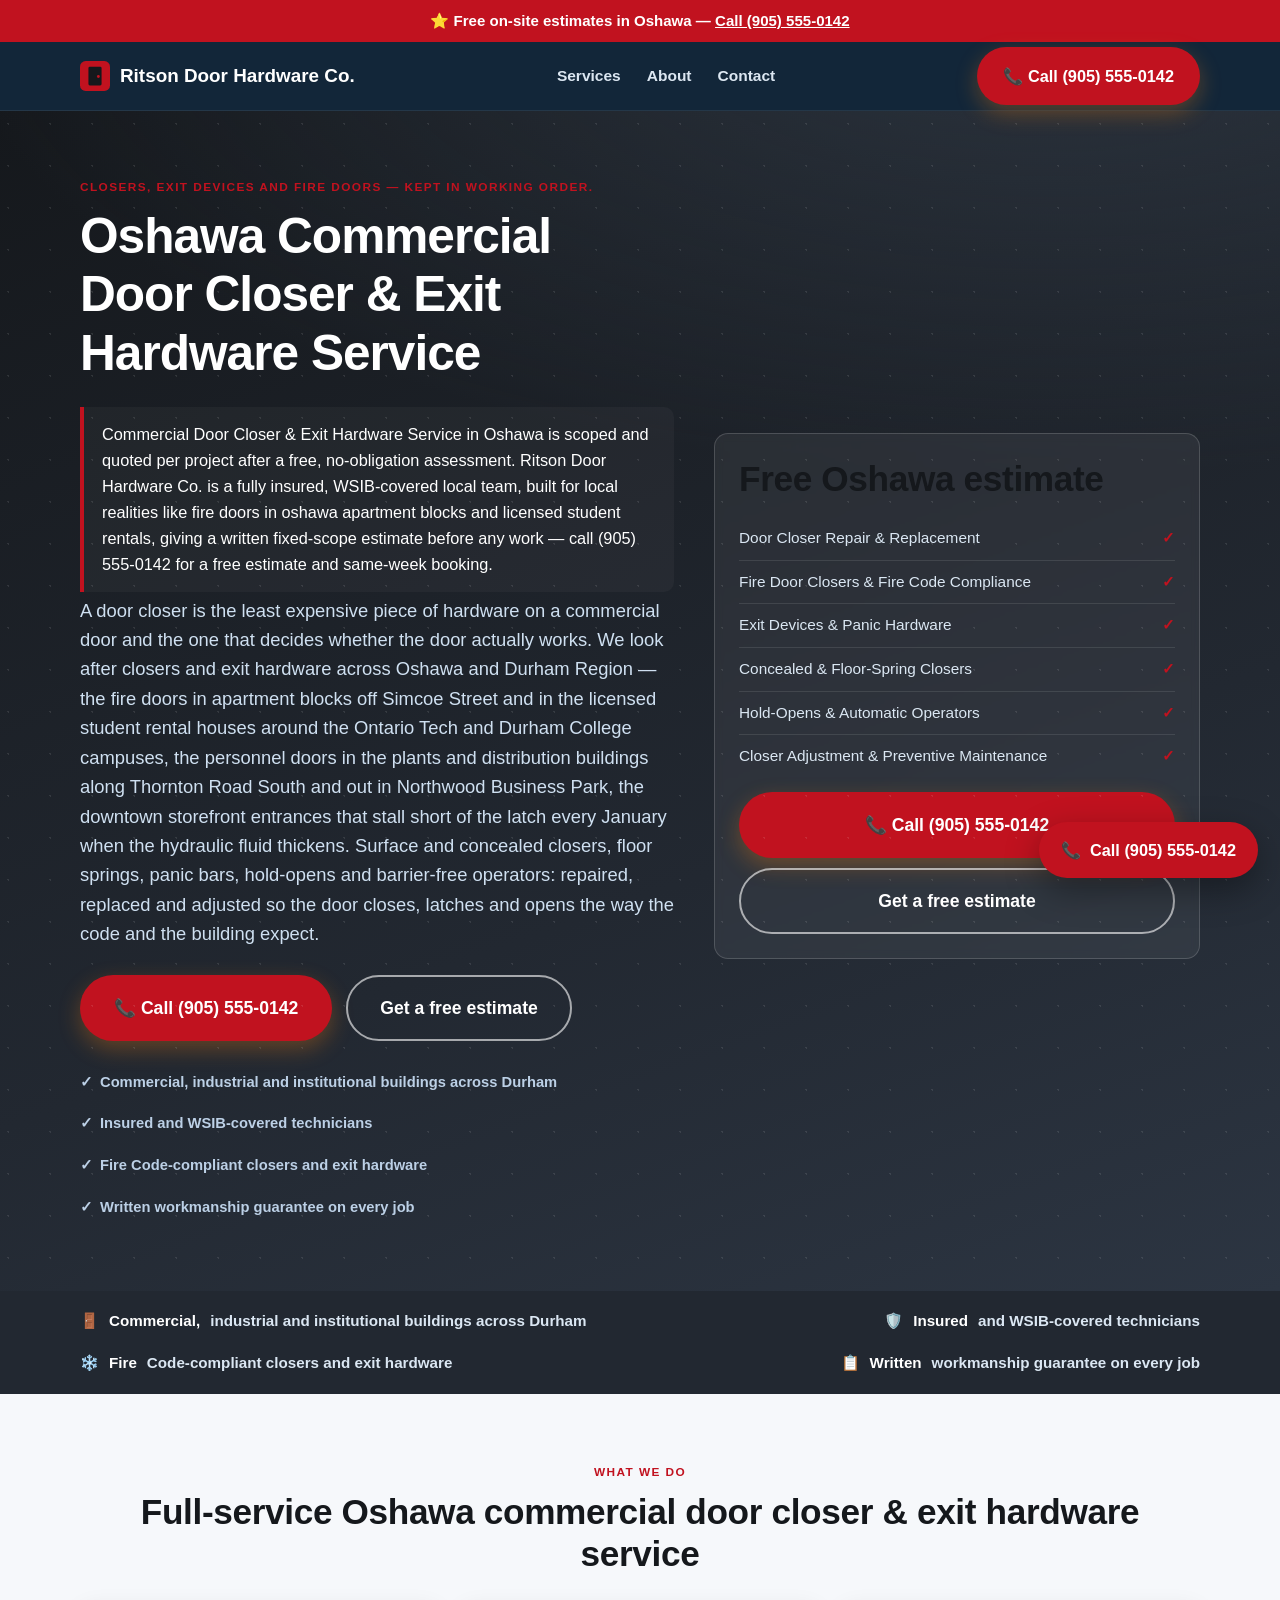
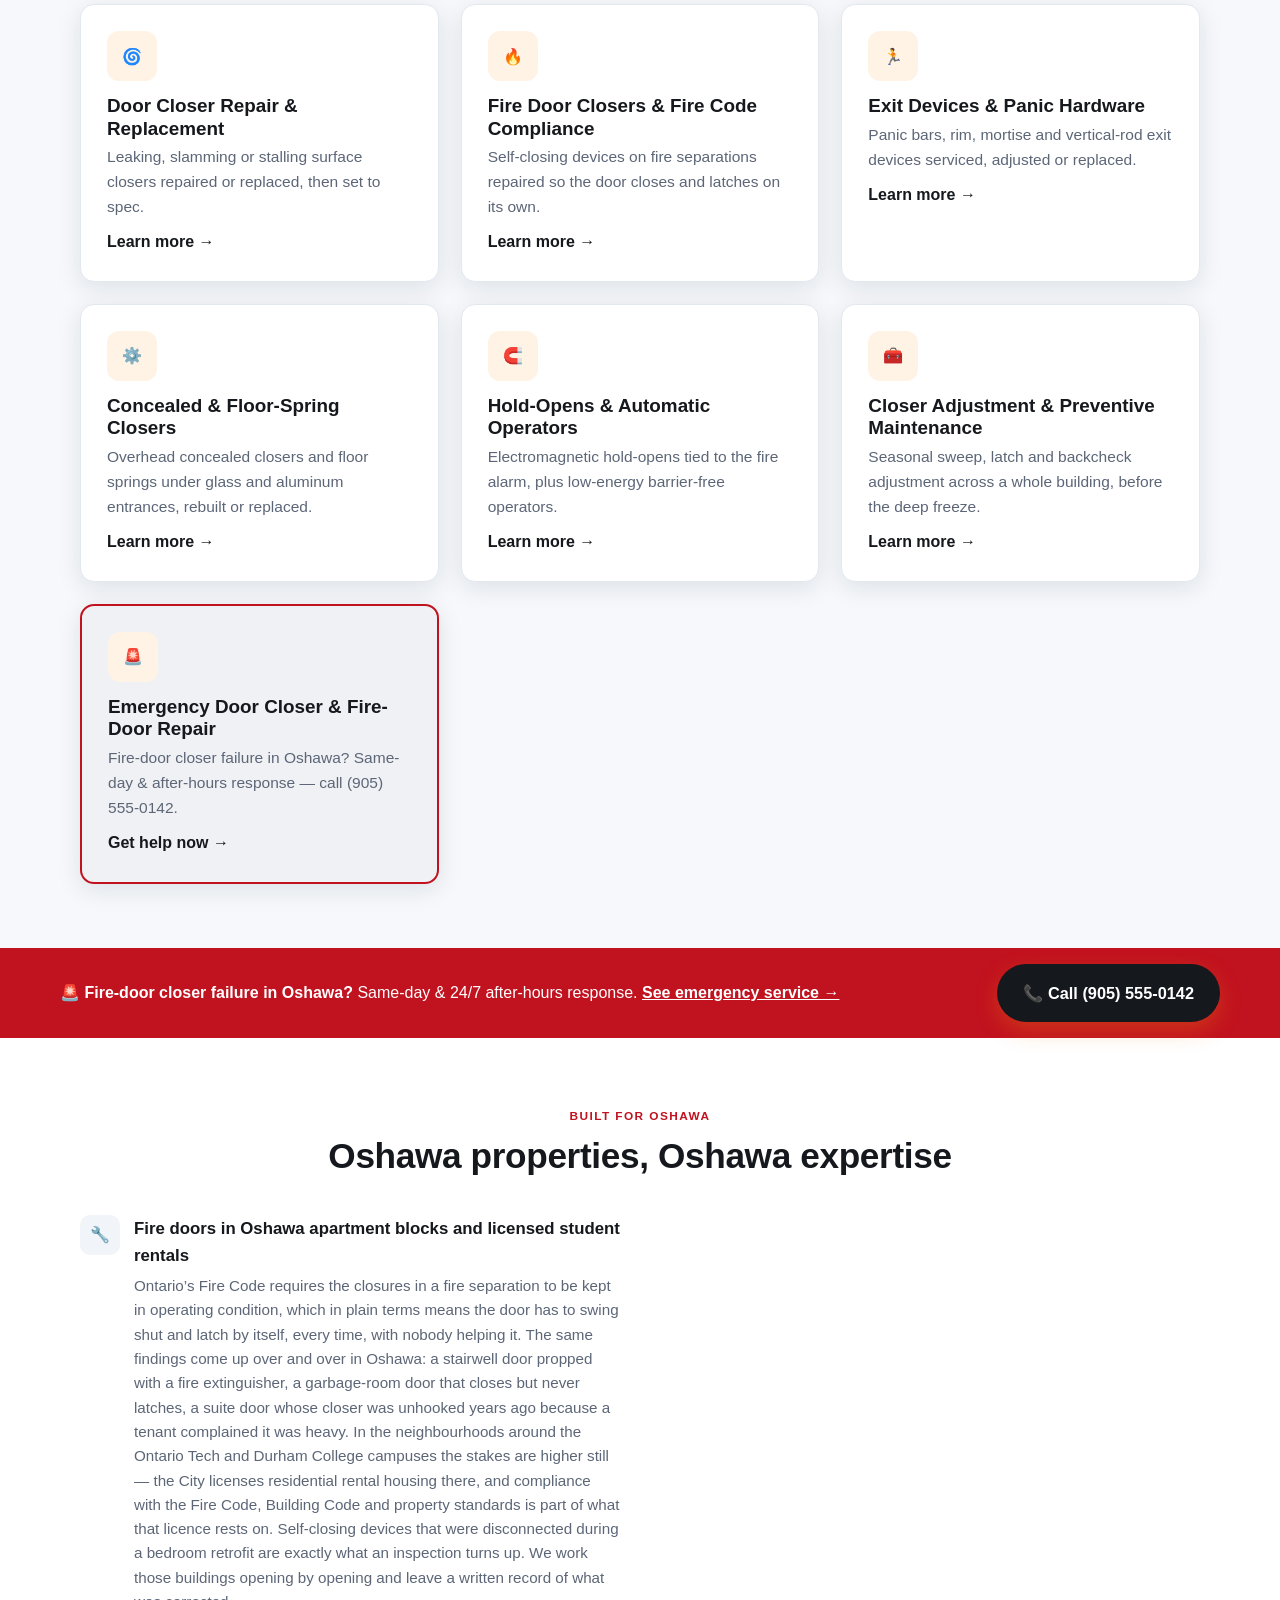
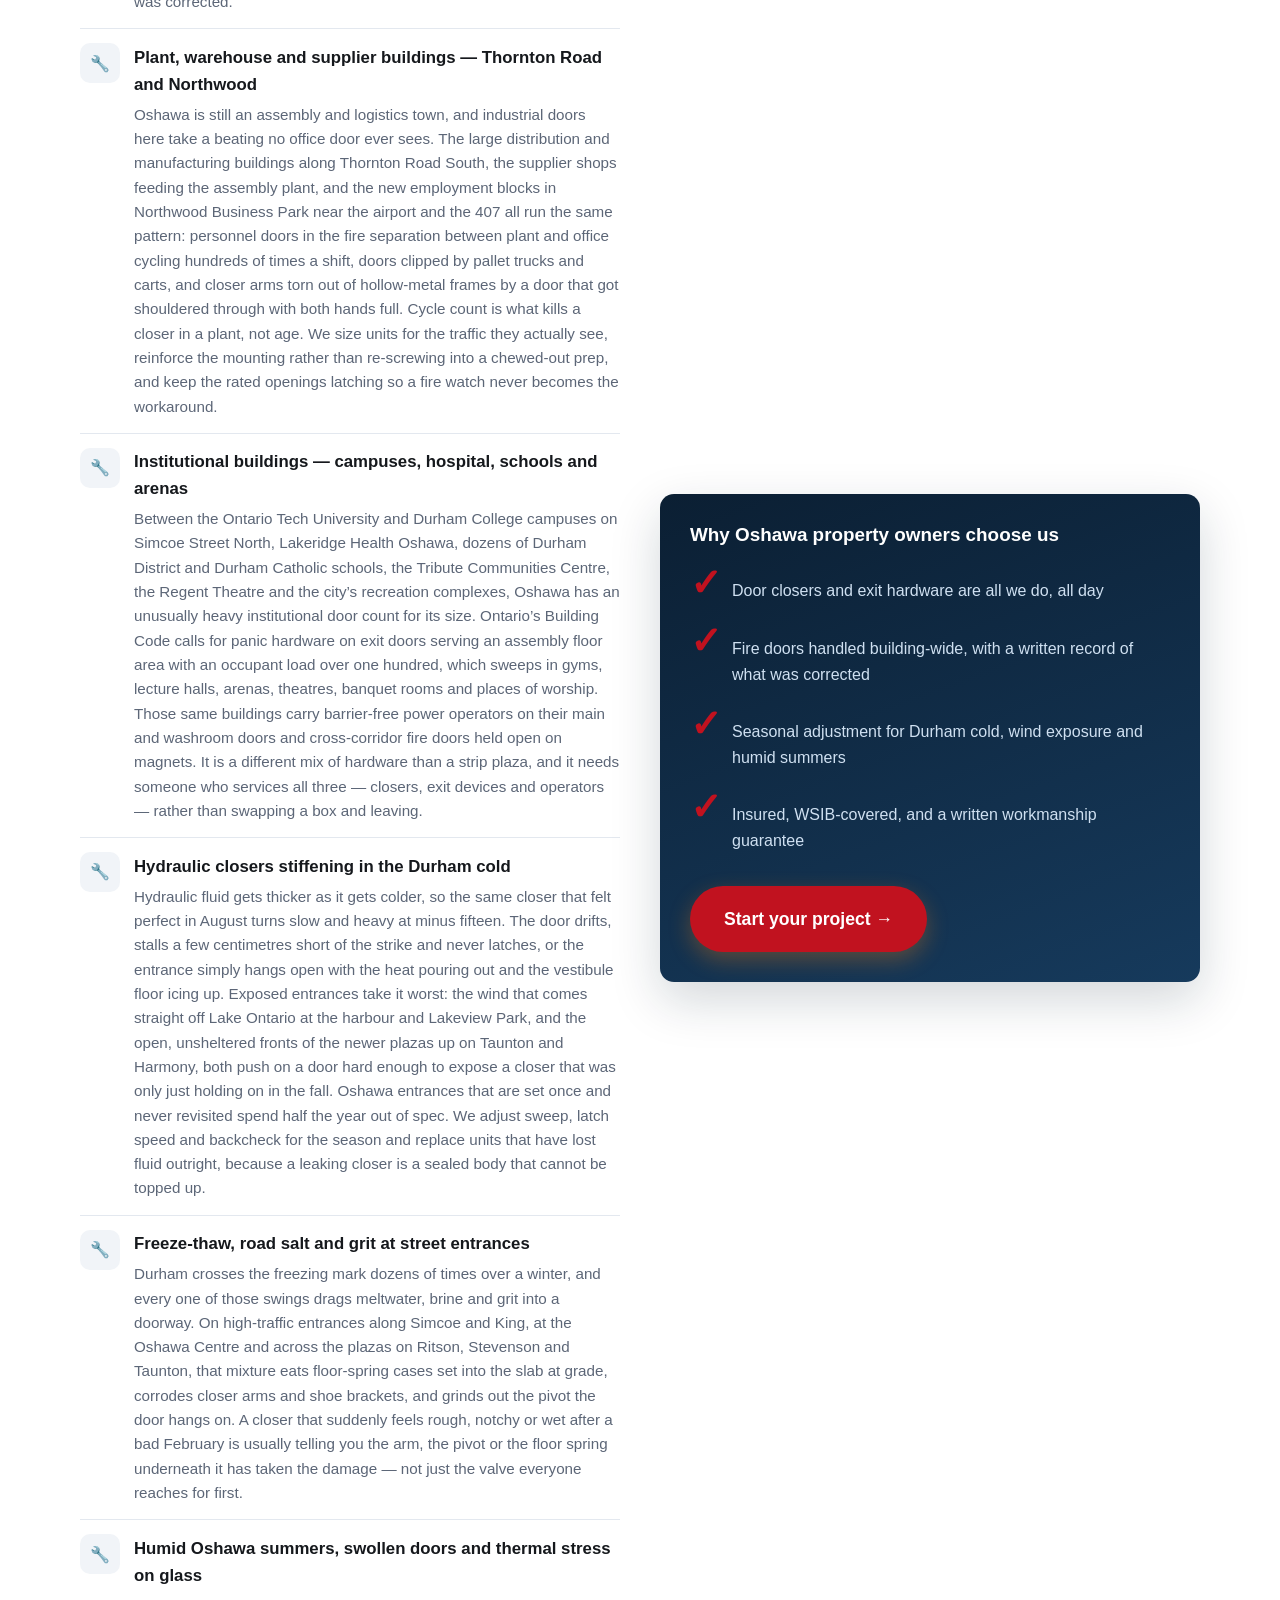
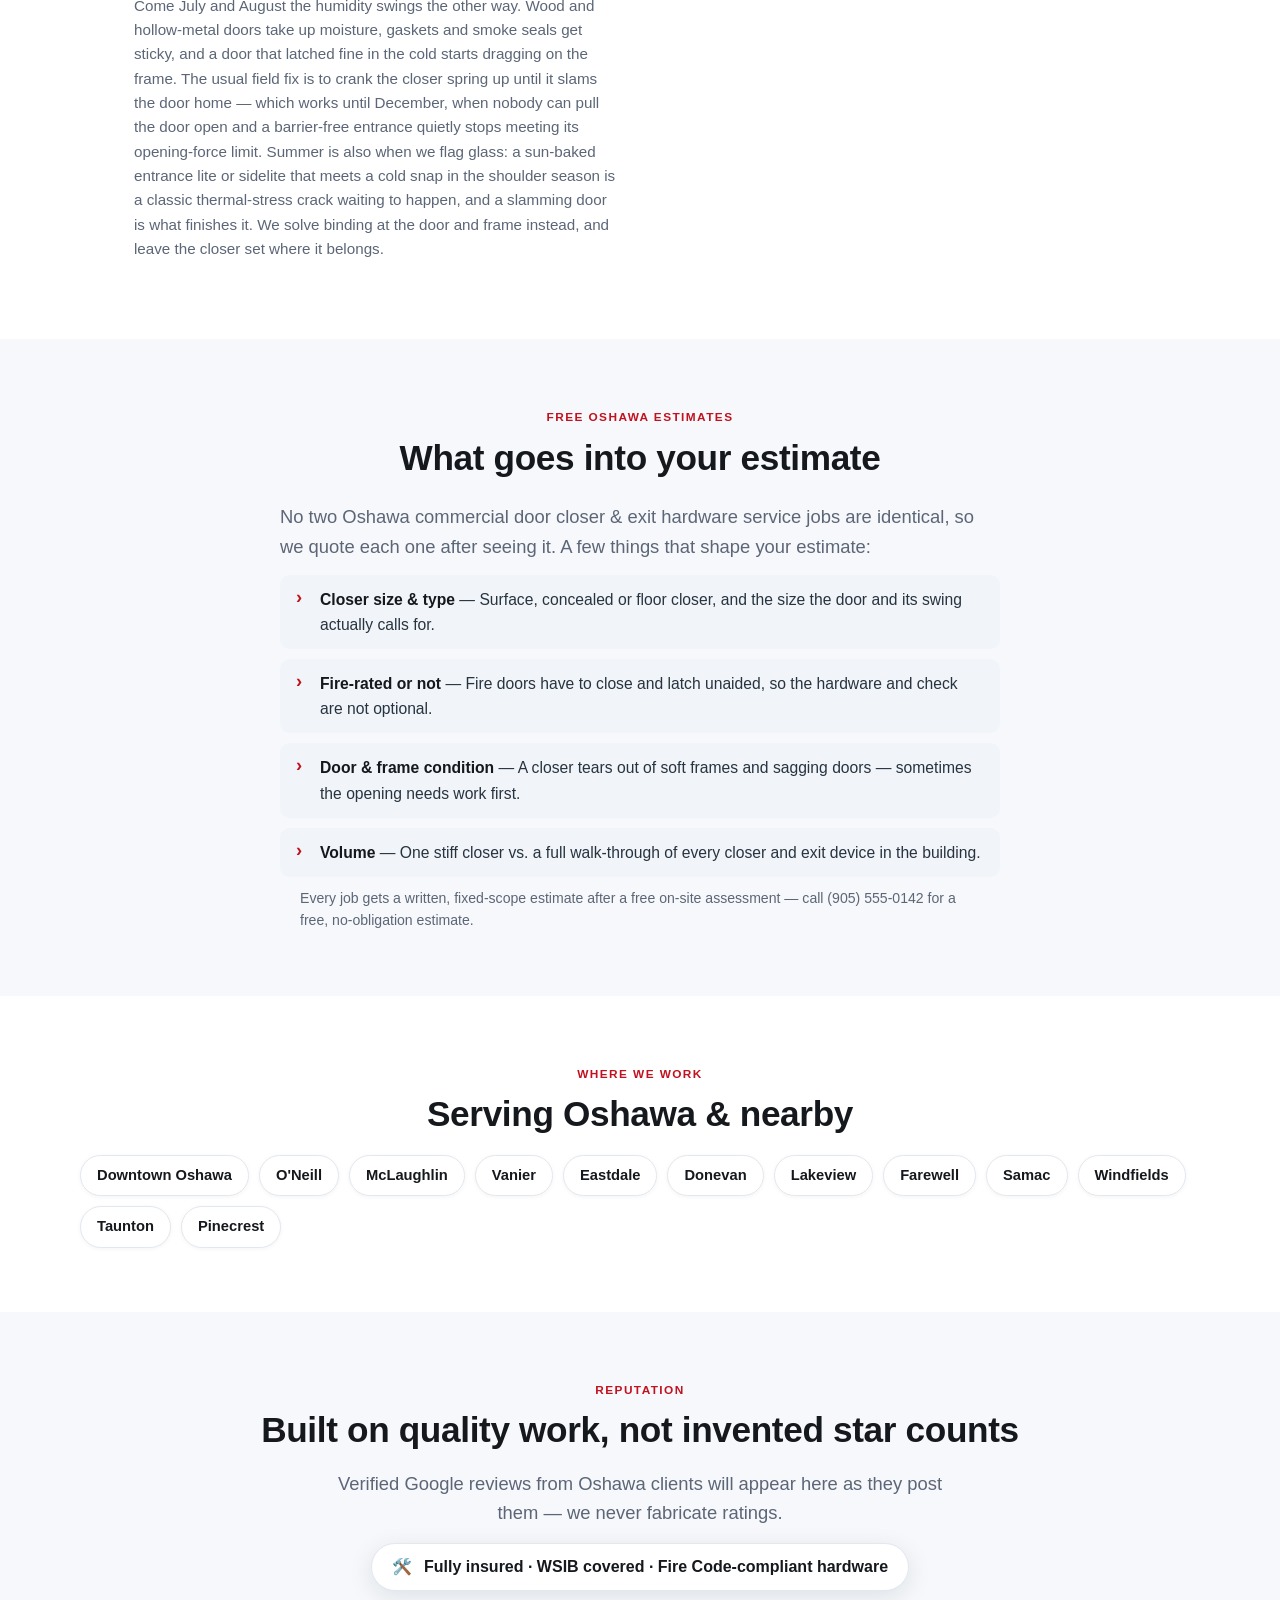
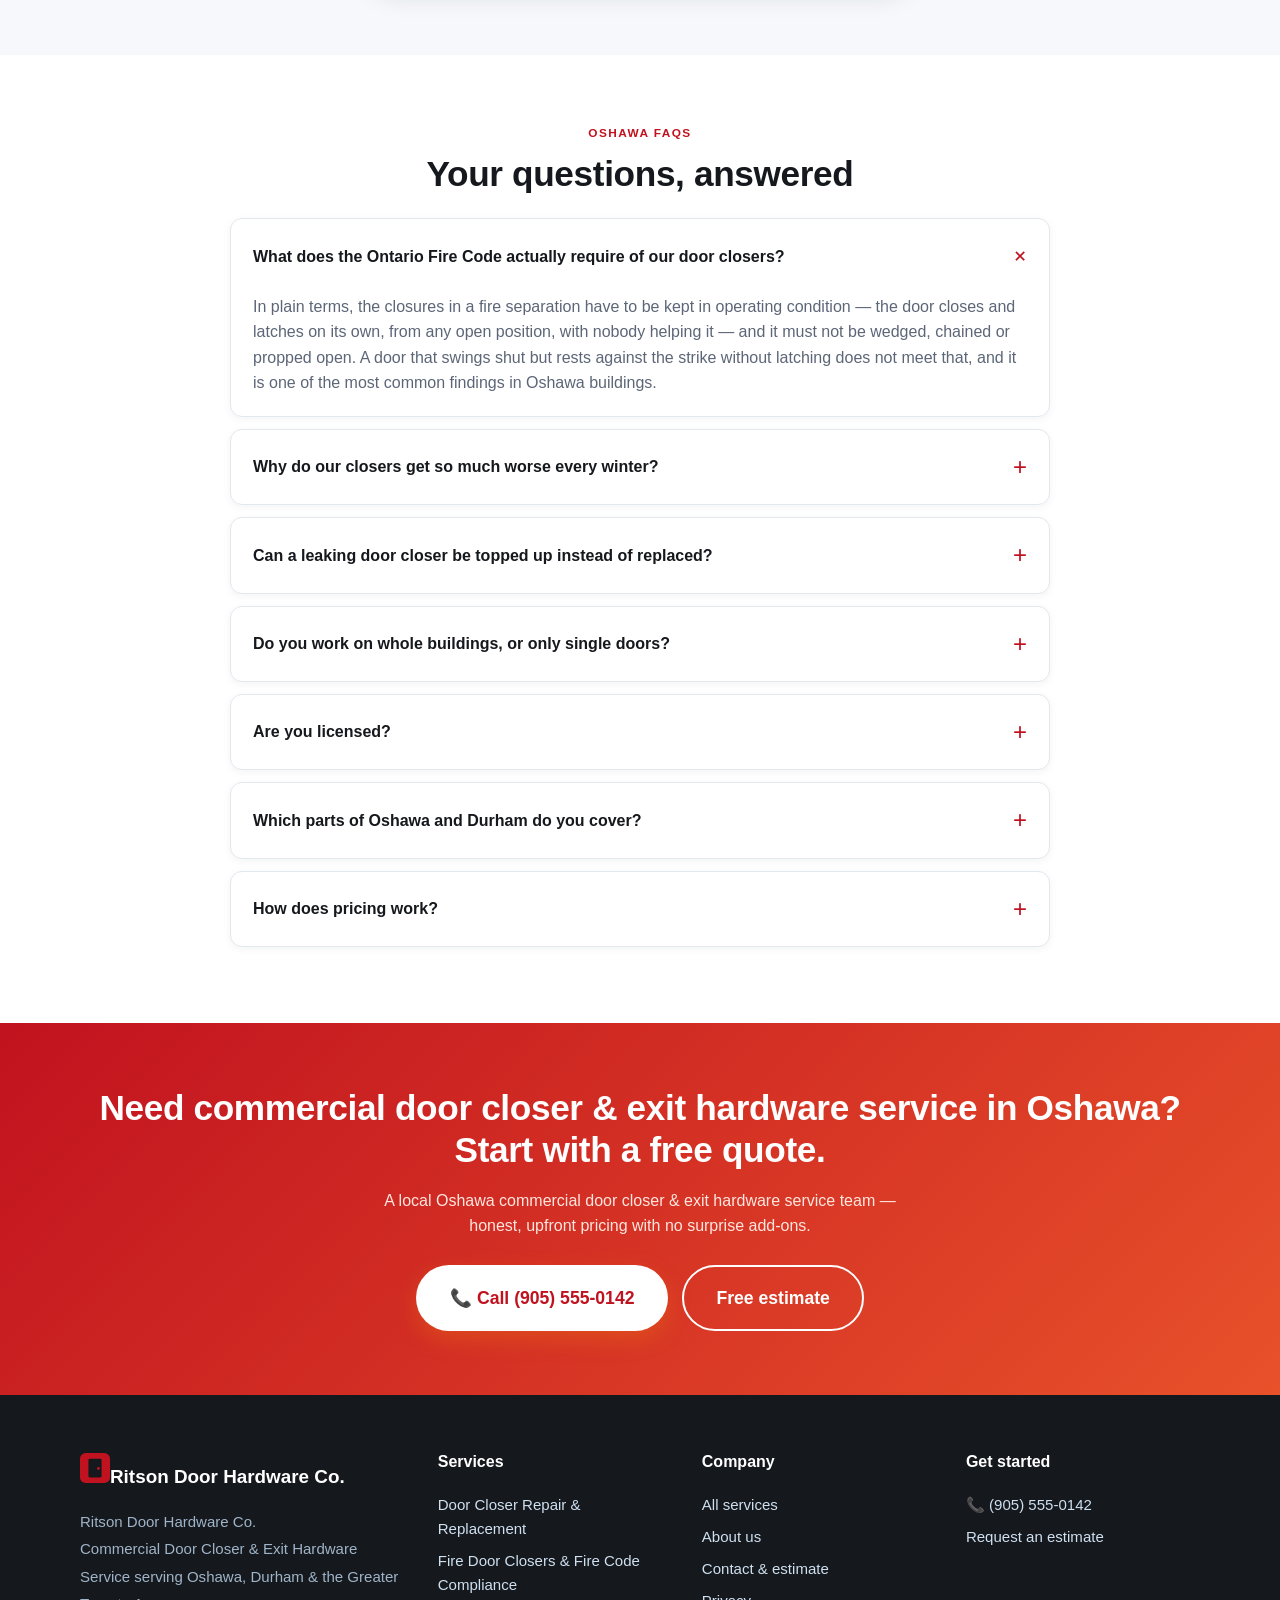
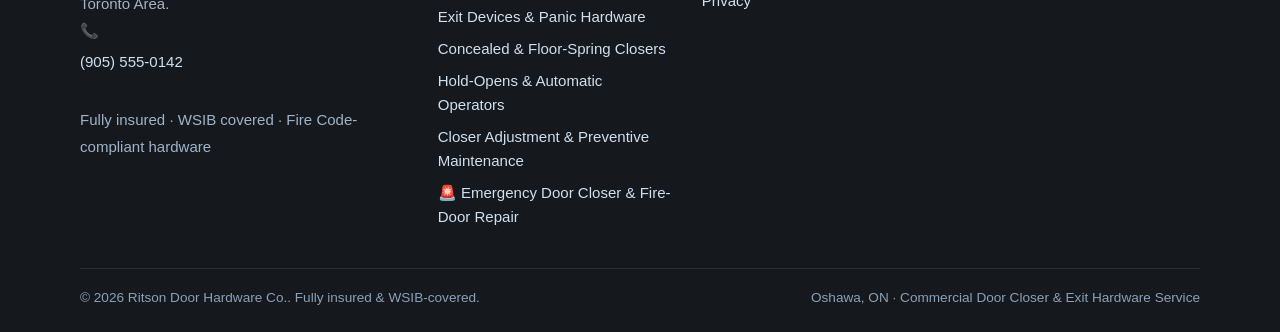
==== commit 6771c401: "rebuild: regenerate site content" ====
--- a/index.html
+++ b/index.html
@@ -34,7 +34,7 @@
 <section class="section"><div class="wrap center"><span class="eyebrow">Reputation</span><h2>Built on quality work, not invented star counts</h2><p class="lead" style="margin:0 auto">Verified Google reviews from Oshawa clients will appear here as they post them — we never fabricate ratings.</p><div style="margin-top:16px"><span class="rating-badge"><span aria-hidden="true">🛠️</span> Fully insured · WSIB covered · Fire Code-compliant hardware</span></div></div></section>
 <section class="section alt"><div class="wrap center"><span class="eyebrow">Oshawa FAQs</span><h2>Your questions, answered</h2></div><div class="wrap" style="margin-top:24px"><div class="faq" style="max-width:820px;margin:0 auto"><details open><summary>What does the Ontario Fire Code actually require of our door closers?</summary><p>In plain terms, the closures in a fire separation have to be kept in operating condition — the door closes and latches on its own, from any open position, with nobody helping it — and it must not be wedged, chained or propped open. A door that swings shut but rests against the strike without latching does not meet that, and it is one of the most common findings in Oshawa buildings.</p></details><details><summary>Why do our closers get so much worse every winter?</summary><p>Hydraulic fluid thickens as it cools, so the same closer that felt right in August moves slowly at minus fifteen and often stops short of the latch. Exposed Durham entrances add wind loading on top of that. Both are normal, and both are corrected with seasonal adjustment rather than a heavier spring nobody can pull against.</p></details><details><summary>Can a leaking door closer be topped up instead of replaced?</summary><p>No. Closers are sealed hydraulic units with no fill port, so once fluid is lost the body has to be replaced. Leaking closers either slam hard enough to damage the door and frame or stall short of the latch, which on a fire door is a compliance problem as well as a nuisance.</p></details><details><summary>Do you work on whole buildings, or only single doors?</summary><p>Both, but building-wide is where we do our best work. Apartment blocks, schools, campus buildings, plants, plazas and office floors get far more out of one scheduled pass over every opening than out of a string of separate call-outs, and you get a written list of what was adjusted and what still needs parts.</p></details><details><summary>Are you licensed?</summary><p>Ontario does not issue a provincial trade licence for door hardware work, so nobody in this trade legitimately holds one and we will never show you a number that does not exist. What we can show you is real: liability insurance, WSIB coverage, and a written workmanship guarantee on everything we install and repair.</p></details><details><summary>Which parts of Oshawa and Durham do you cover?</summary><p>All of Oshawa — downtown and the Central and O'Neill blocks, McLaughlin and Vanier, Eastdale and Donevan, Lakeview and Farewell down by the harbour, and Samac, Windfields, Taunton and Pinecrest in the north end — plus Whitby, Ajax, Pickering, Courtice, Bowmanville and the rest of the Greater Toronto Area. Call and we will confirm scheduling for your address.</p></details><details><summary>How does pricing work?</summary><p>Every job gets a free, no-obligation assessment and then one written, fixed-scope estimate before any work starts. The number we quote is the number you pay, with no surprise add-ons, and we tell you upfront when a closer only needs adjusting rather than replacing.</p></details></div></div></section>
 <section class="section cta-band"><div class="wrap"><h2>Need commercial door closer &amp; exit hardware service in Oshawa? Start with a free quote.</h2><p>A local Oshawa commercial door closer &amp; exit hardware service team — honest, upfront pricing with no surprise add-ons.</p><div class="hero-cta" style="justify-content:center"><a class="btn btn-call btn-lg" href="tel:+19055550142">📞 Call (905) 555-0142</a><a class="btn btn-ghost btn-lg" href="/contact/" data-book>Free estimate</a></div></div></section></main><footer class="site"><div class="wrap"><div class="cols">
-<div><a class="brand" href="/" aria-label="Ritson Door Hardware Co. home"><svg width="30" height="30" viewBox="0 0 32 32" fill="none" aria-hidden="true"><rect width="32" height="32" rx="6" fill="#c1121f"/><rect x="9" y="6" width="14" height="20" rx="1.5" fill="#15181c"/><circle cx="19.6" cy="16.5" r="1.5" fill="#c1121f"/></svg>Ritson Door Hardware Co.</a><address class="nap" style="font-style:normal">Ritson Door Hardware Co.<br>Commercial Door Closer &amp; Exit Hardware Service serving Oshawa, Durham &amp; the Greater Toronto Area.<br>📞 <a href="tel:+19055550142" style="display:inline">(905) 555-0142</a><br>Fully insured · WSIB covered · Fire Code-compliant hardware</address></div>
+<div><a class="brand" href="/" aria-label="Ritson Door Hardware Co. home"><svg width="30" height="30" viewBox="0 0 32 32" fill="none" aria-hidden="true"><rect width="32" height="32" rx="6" fill="#c1121f"/><rect x="9" y="6" width="14" height="20" rx="1.5" fill="#15181c"/><circle cx="19.6" cy="16.5" r="1.5" fill="#c1121f"/></svg>Ritson Door Hardware Co.</a><address class="nap" style="font-style:normal">Ritson Door Hardware Co.<br>Commercial Door Closer &amp; Exit Hardware Service serving Oshawa, Durham &amp; the Greater Toronto Area.<br>📞 <a href="tel:+19055550142">(905) 555-0142</a><br>Fully insured · WSIB covered · Fire Code-compliant hardware</address></div>
 <div><h4>Services</h4><a href="/services/door-closer-repair/">Door Closer Repair &amp; Replacement</a><a href="/services/fire-door-closers/">Fire Door Closers &amp; Fire Code Compliance</a><a href="/services/exit-devices-panic-hardware/">Exit Devices &amp; Panic Hardware</a><a href="/services/concealed-floor-spring-closers/">Concealed &amp; Floor-Spring Closers</a><a href="/services/hold-opens-automatic-operators/">Hold-Opens &amp; Automatic Operators</a><a href="/services/closer-adjustment-maintenance/">Closer Adjustment &amp; Preventive Maintenance</a><a href="/services/emergency-door-closer-repair/">🚨 Emergency Door Closer &amp; Fire-Door Repair</a></div>
 <div><h4>Company</h4><a href="/services/">All services</a><a href="/about/">About us</a><a href="/contact/">Contact &amp; estimate</a><a href="/privacy/">Privacy</a></div>
 <div><h4>Get started</h4><a href="tel:+19055550142">📞 (905) 555-0142</a><a href="/contact/" data-book>Request an estimate</a></div>
--- a/css/styles.css
+++ b/css/styles.css
@@ -364,6 +364,31 @@
   .hero-cta .btn{flex:1 1 100%;justify-content:center}
 }
 
+/* ---------- Touch-target sizing (mobile / coarse pointers) ----------
+   Measured on a live page at 375px: the header phone link — the primary conversion CTA on every page —
+   was 141x20 CSS px, the hamburger 35x36, footer links 335x32 and service chips 42px tall. Lighthouse
+   flags anything under ~48x48 with 8px spacing as "tap targets are not sized appropriately", and on a
+   call-first site paid for by the click, a 20px-tall phone link is a lead-loss bug, not a polish item.
+   Padding-only, so nothing reflows horizontally; min-height + inline-flex centring rather than fixed
+   heights, so long labels still wrap.
+   Gated on EITHER a coarse pointer OR the 880px breakpoint the rest of this file already uses. Width is
+   the reliable half: `pointer: coarse` does NOT match in headless Chrome (verified — it reported a fine
+   pointer on a 375px viewport), so a coarse-only gate would have been untestable here and could silently
+   no-op on any browser that reports the pointer oddly. Desktop mouse users above 880px are unaffected. */
+@media (pointer: coarse), (max-width: 880px) {
+  /* .callstrip a is THE phone CTA — the top strip on every page. It measured 141x20 live. */
+  .callstrip a, .nav-phone { display: inline-flex; align-items: center; min-height: 44px; padding: 0 6px; }
+  .menu-btn { min-width: 44px; min-height: 44px; align-items: center; justify-content: center; }
+  .brand { min-height: 44px; display: inline-flex; align-items: center; }
+  footer.site a { min-height: 44px; display: flex; align-items: center; padding: 4px 0; }
+  address.nap a { min-height: 44px; display: inline-flex; align-items: center; }
+  .chip { min-height: 44px; display: inline-flex; align-items: center; }
+  .callbar a { min-height: 48px; }
+  .crumbs a { display: inline-block; padding: 13px 4px; }
+}
+/* the 880px block earlier sets .menu-btn{display:block}; inline-flex is what centres the glyph in the 44px box */
+@media (max-width: 880px) { .menu-btn { display: inline-flex } }
+
 :root{--red:#c1121f;--red-dark:#c1121f;--amber:#c1121f;--accent:#c1121f}
 .callstrip{background:linear-gradient(90deg,#c1121f,#c1121f);color:#fff;text-align:center;font-weight:700;padding:9px 16px;font-size:.94rem}.callstrip a{color:#fff;text-decoration:underline;font-weight:800}.fab-call{position:fixed;right:22px;bottom:22px;z-index:60;display:inline-flex;align-items:center;gap:9px;background:var(--red);color:#fff;font-weight:800;padding:15px 22px;border-radius:999px;box-shadow:0 12px 34px rgba(0,0,0,.35);text-decoration:none;animation:fabp 2.4s infinite}@keyframes fabp{0%{box-shadow:0 0 0 0 rgba(0,0,0,.4)}70%{box-shadow:0 0 0 18px rgba(0,0,0,0)}100%{box-shadow:0 0 0 0 rgba(0,0,0,0)}}@media(max-width:880px){.fab-call{display:none}}
 .answer-capsule{max-width:66ch;margin:14px 0 4px;padding:14px 18px;border-left:4px solid var(--accent);background:rgba(127,127,127,.08);border-radius:0 10px 10px 0;font-size:1.02rem;line-height:1.6}
--- a/css/styles.css
+++ b/css/styles.css
@@ -364,6 +364,31 @@
   .hero-cta .btn{flex:1 1 100%;justify-content:center}
 }
 
+/* ---------- Touch-target sizing (mobile / coarse pointers) ----------
+   Measured on a live page at 375px: the header phone link — the primary conversion CTA on every page —
+   was 141x20 CSS px, the hamburger 35x36, footer links 335x32 and service chips 42px tall. Lighthouse
+   flags anything under ~48x48 with 8px spacing as "tap targets are not sized appropriately", and on a
+   call-first site paid for by the click, a 20px-tall phone link is a lead-loss bug, not a polish item.
+   Padding-only, so nothing reflows horizontally; min-height + inline-flex centring rather than fixed
+   heights, so long labels still wrap.
+   Gated on EITHER a coarse pointer OR the 880px breakpoint the rest of this file already uses. Width is
+   the reliable half: `pointer: coarse` does NOT match in headless Chrome (verified — it reported a fine
+   pointer on a 375px viewport), so a coarse-only gate would have been untestable here and could silently
+   no-op on any browser that reports the pointer oddly. Desktop mouse users above 880px are unaffected. */
+@media (pointer: coarse), (max-width: 880px) {
+  /* .callstrip a is THE phone CTA — the top strip on every page. It measured 141x20 live. */
+  .callstrip a, .nav-phone { display: inline-flex; align-items: center; min-height: 44px; padding: 0 6px; }
+  .menu-btn { min-width: 44px; min-height: 44px; align-items: center; justify-content: center; }
+  .brand { min-height: 44px; display: inline-flex; align-items: center; }
+  footer.site a { min-height: 44px; display: flex; align-items: center; padding: 4px 0; }
+  address.nap a { min-height: 44px; display: inline-flex; align-items: center; }
+  .chip { min-height: 44px; display: inline-flex; align-items: center; }
+  .callbar a { min-height: 48px; }
+  .crumbs a { display: inline-block; padding: 13px 4px; }
+}
+/* the 880px block earlier sets .menu-btn{display:block}; inline-flex is what centres the glyph in the 44px box */
+@media (max-width: 880px) { .menu-btn { display: inline-flex } }
+
 :root{--red:#c1121f;--red-dark:#c1121f;--amber:#c1121f;--accent:#c1121f}
 .callstrip{background:linear-gradient(90deg,#c1121f,#c1121f);color:#fff;text-align:center;font-weight:700;padding:9px 16px;font-size:.94rem}.callstrip a{color:#fff;text-decoration:underline;font-weight:800}.fab-call{position:fixed;right:22px;bottom:22px;z-index:60;display:inline-flex;align-items:center;gap:9px;background:var(--red);color:#fff;font-weight:800;padding:15px 22px;border-radius:999px;box-shadow:0 12px 34px rgba(0,0,0,.35);text-decoration:none;animation:fabp 2.4s infinite}@keyframes fabp{0%{box-shadow:0 0 0 0 rgba(0,0,0,.4)}70%{box-shadow:0 0 0 18px rgba(0,0,0,0)}100%{box-shadow:0 0 0 0 rgba(0,0,0,0)}}@media(max-width:880px){.fab-call{display:none}}
 .answer-capsule{max-width:66ch;margin:14px 0 4px;padding:14px 18px;border-left:4px solid var(--accent);background:rgba(127,127,127,.08);border-radius:0 10px 10px 0;font-size:1.02rem;line-height:1.6}
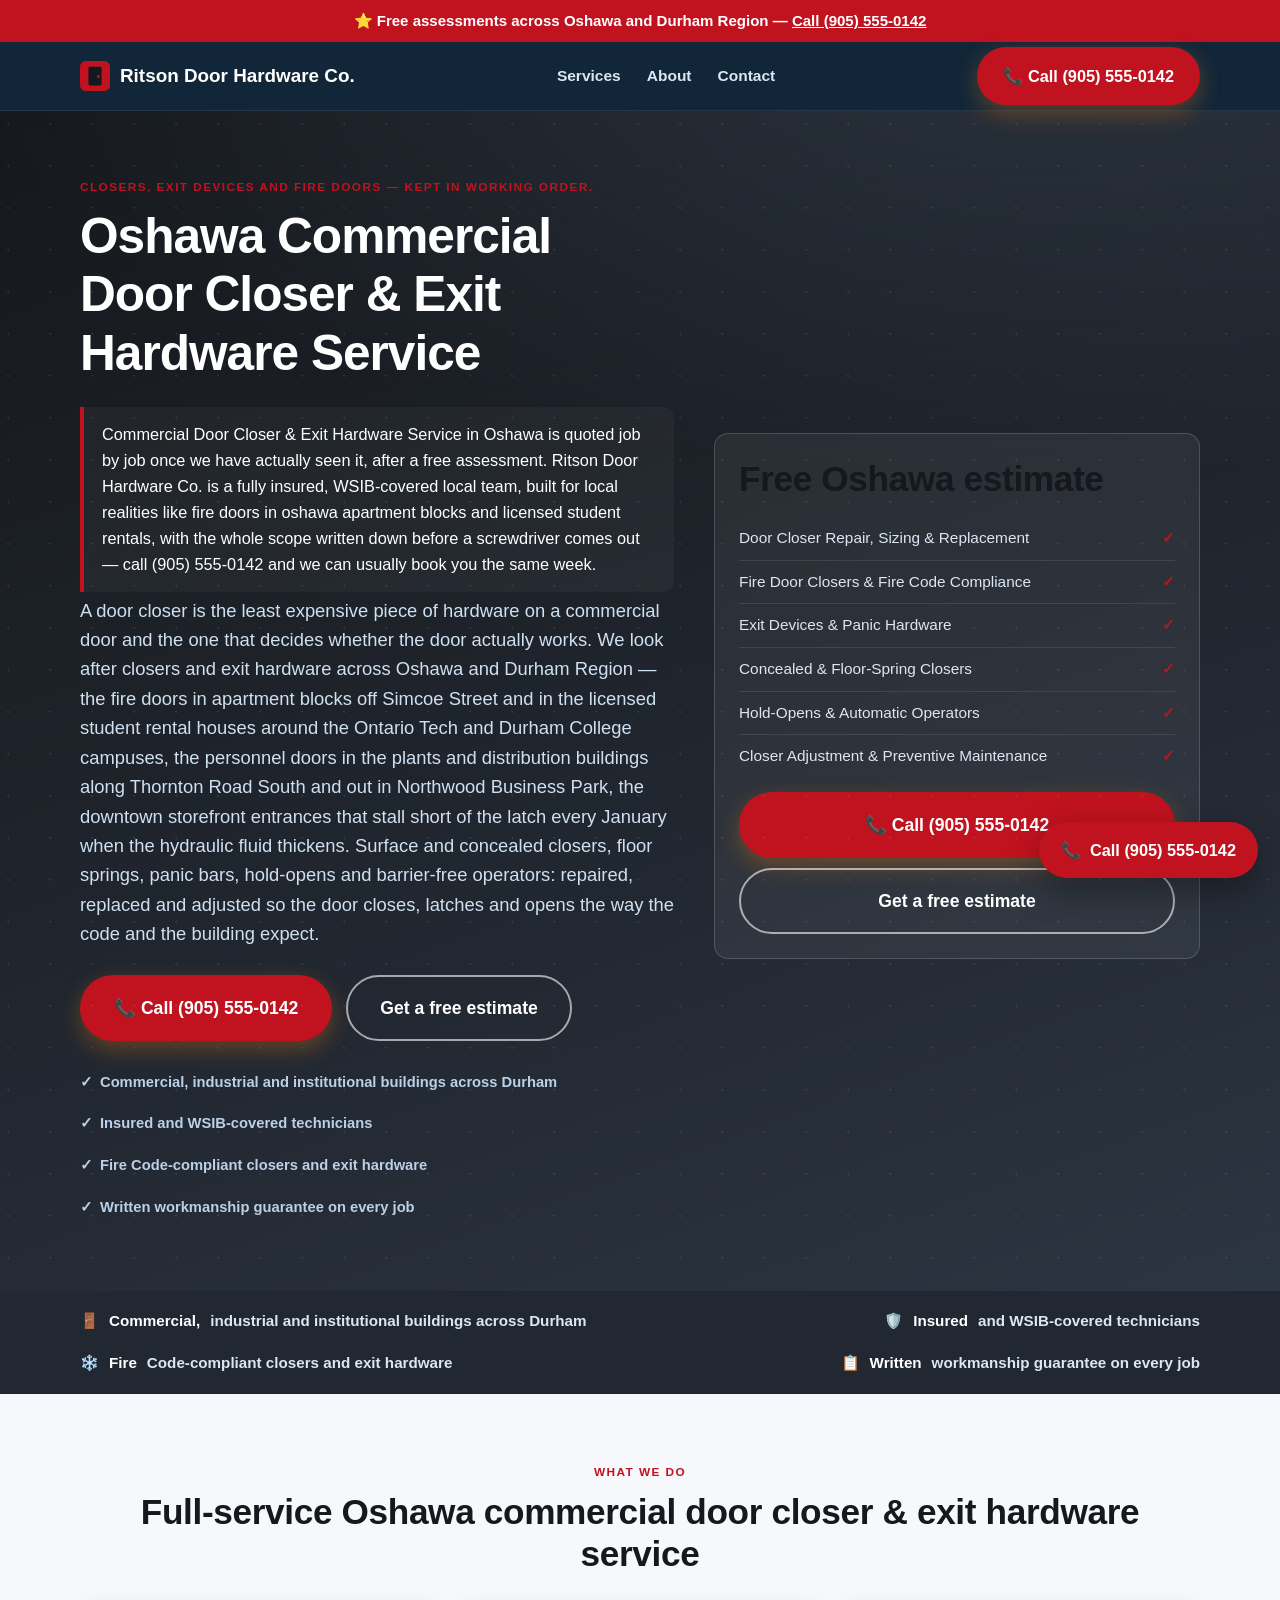
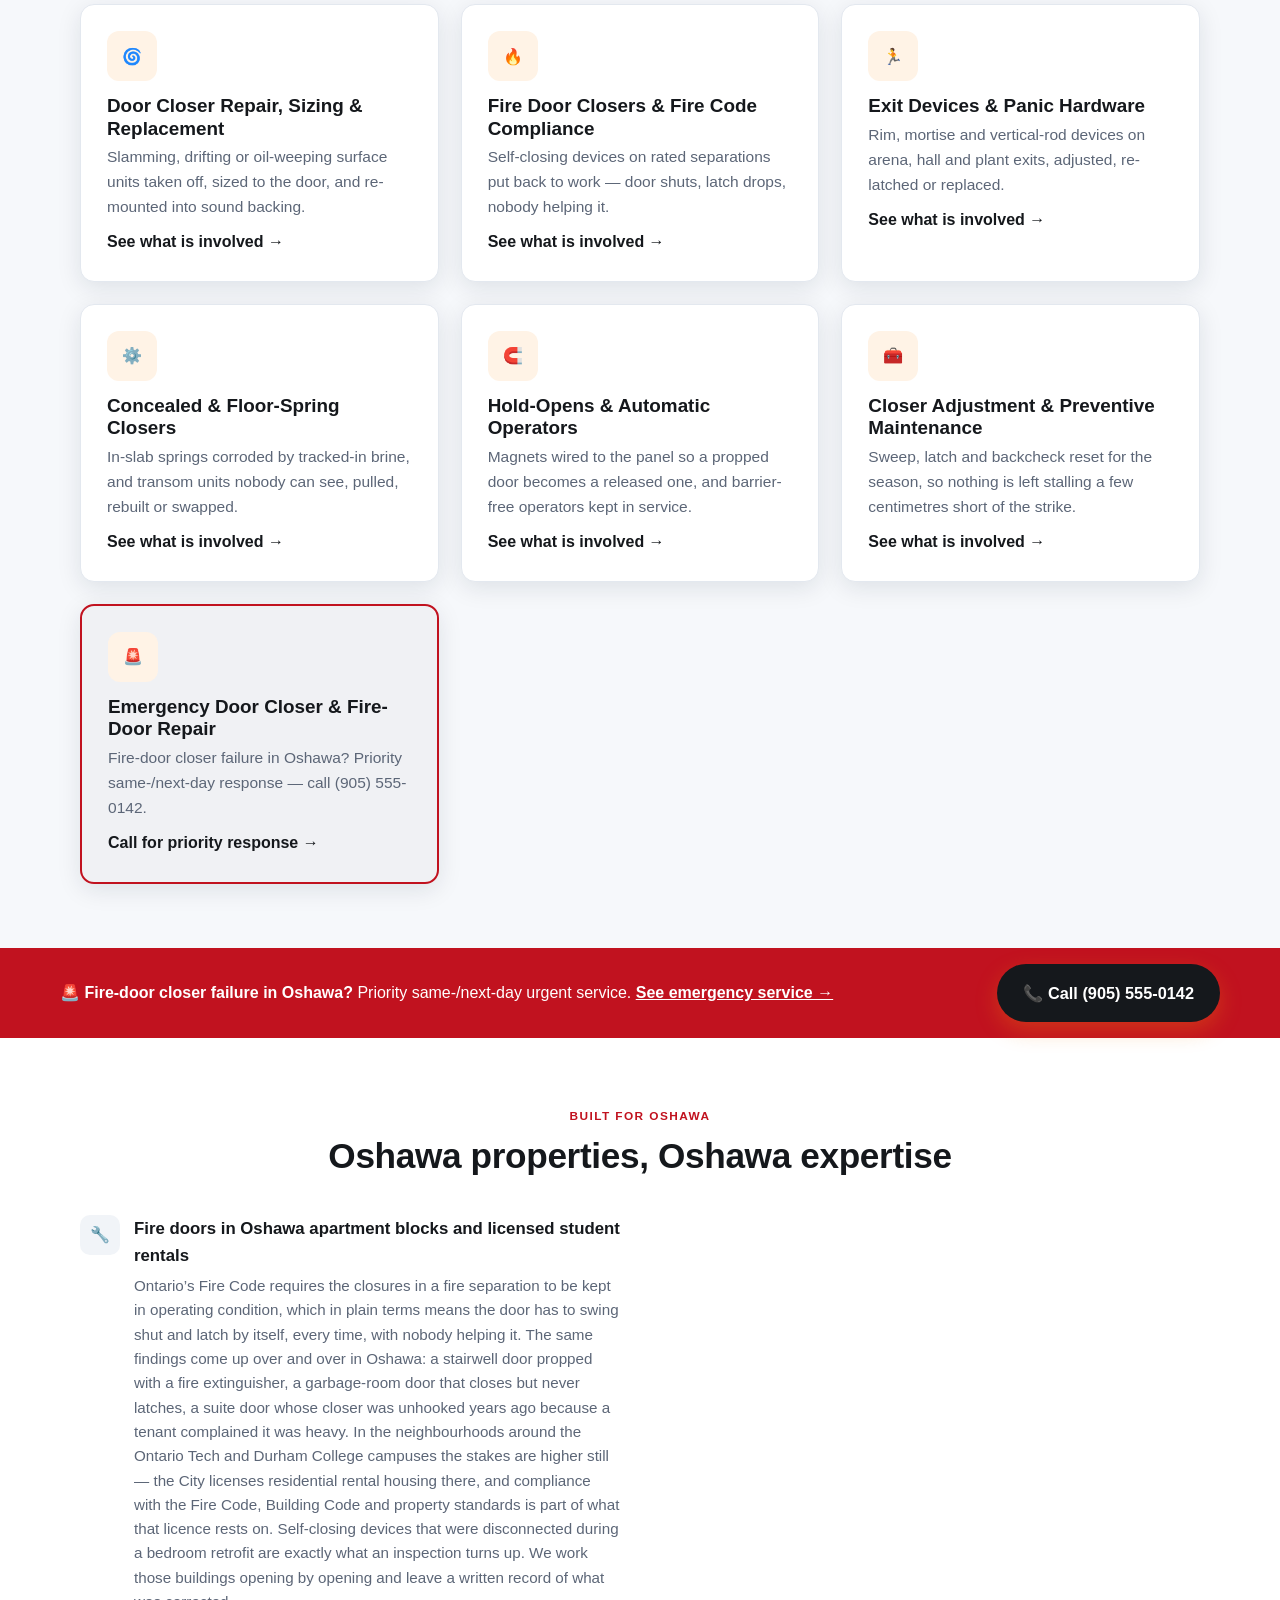
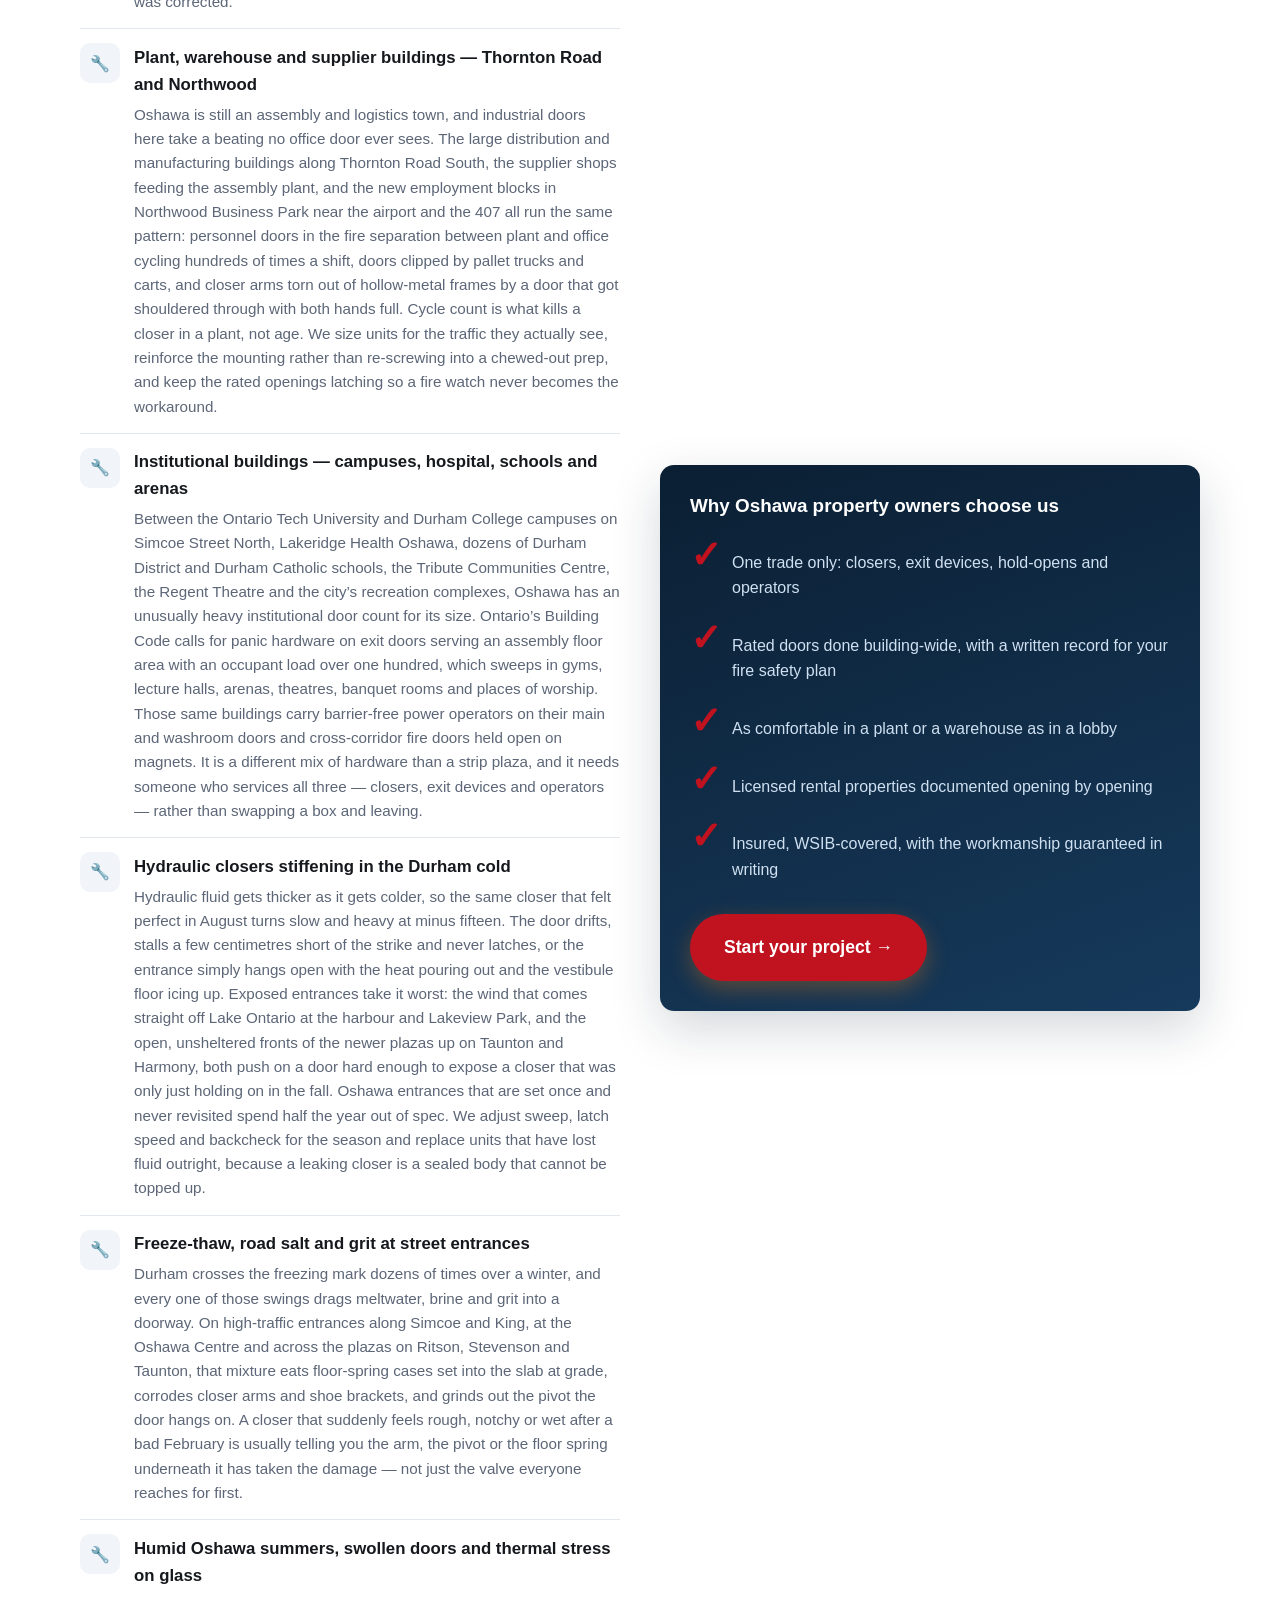
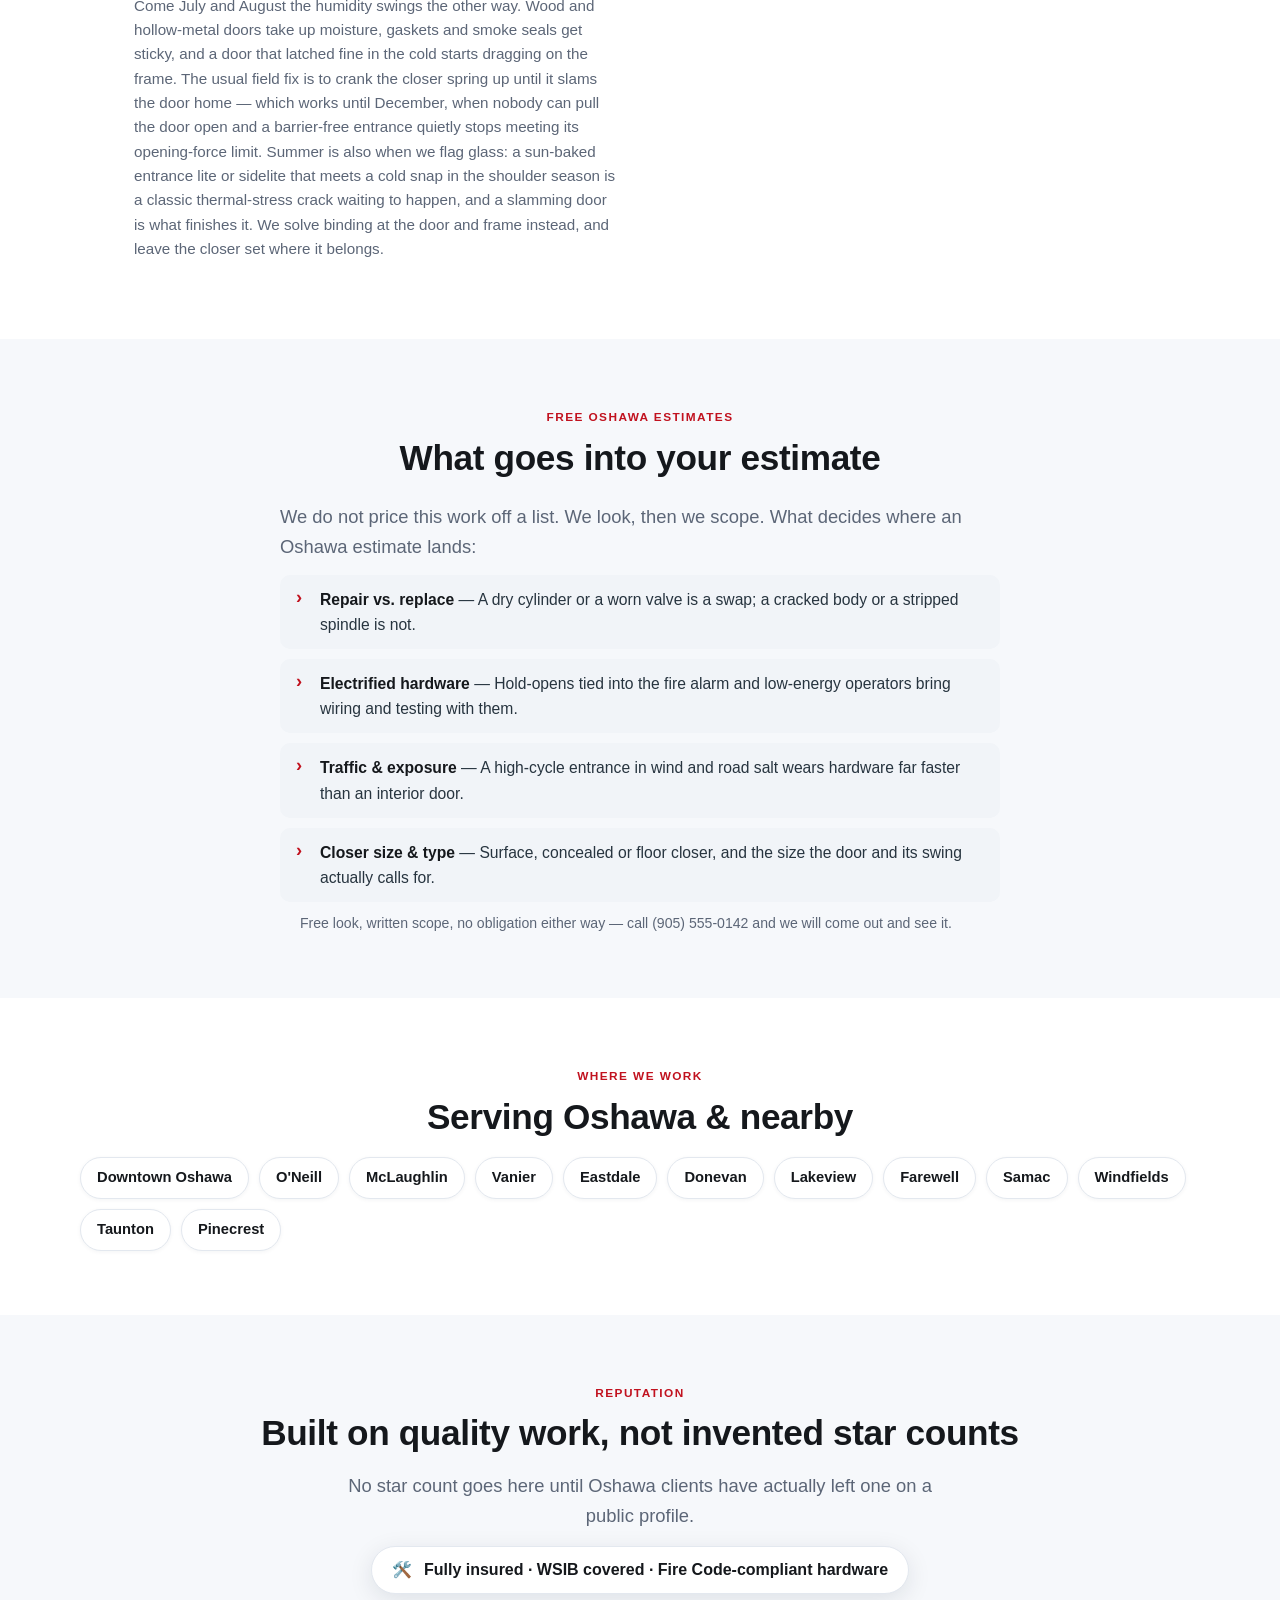
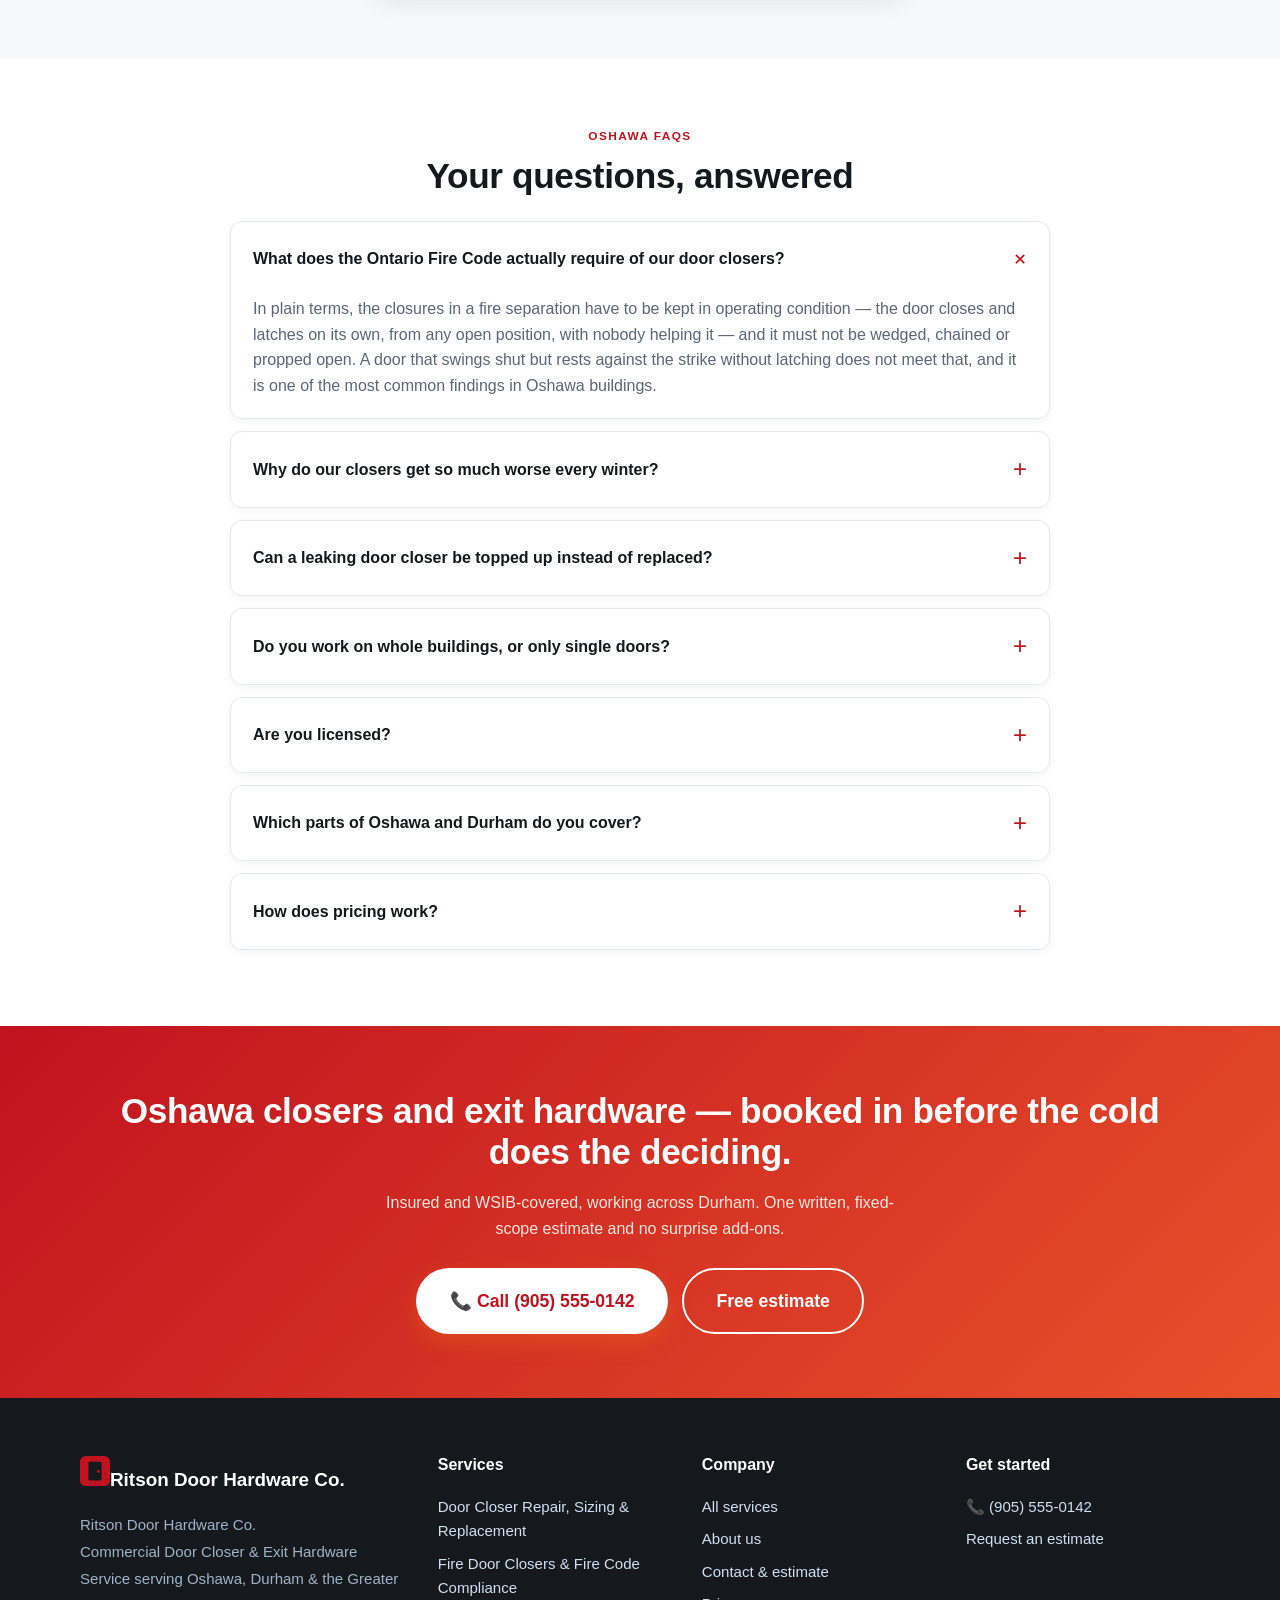
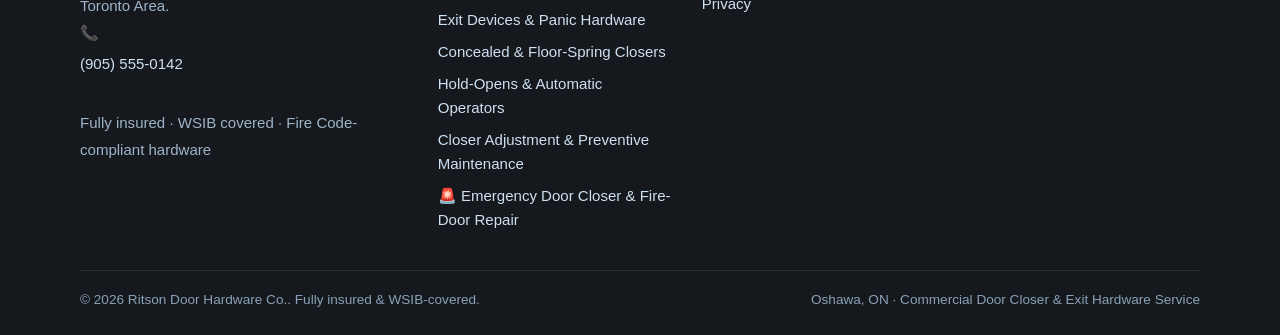
==== commit 8a4641d5: "rebuild: regenerate site content" ====
--- a/index.html
+++ b/index.html
@@ -9,33 +9,33 @@
 <meta name="twitter:card" content="summary_large_image"><meta name="twitter:title" content="Oshawa Commercial Door Closer &amp; Exit Hardware Service"><meta name="twitter:description" content="Oshawa commercial door closer and exit hardware service — surface, concealed and fire door closers, panic bars, hold-opens. Free estimate: (905) 555-0142."><meta name="twitter:image" content="https://www.oshawadoorcloser.com/assets/og.png">
 <link rel="icon" href="/assets/favicon.svg" type="image/svg+xml"><link rel="icon" href="/favicon.ico" sizes="32x32"><link rel="apple-touch-icon" href="/assets/apple-touch-icon.png">
 <link rel="preload" href="/css/styles.css" as="style"><link rel="stylesheet" href="/css/styles.css">
-<script type="application/ld+json">{"@context":"https://schema.org","@graph":[{"@type":"Organization","@id":"https://www.oshawadoorcloser.com/#org","name":"Ritson Door Hardware Co.","url":"https://www.oshawadoorcloser.com/","logo":"https://www.oshawadoorcloser.com/assets/og.png","areaServed":{"@type":"City","name":"Oshawa"},"sameAs":["https://www.oshawadoorcloser.com/"]},{"@type":"WebSite","@id":"https://www.oshawadoorcloser.com/#website","url":"https://www.oshawadoorcloser.com/","name":"Ritson Door Hardware Co.","publisher":{"@id":"https://www.oshawadoorcloser.com/#org"},"inLanguage":"en-CA"},{"@type":["HomeAndConstructionBusiness","LocalBusiness"],"@id":"https://www.oshawadoorcloser.com/#business","name":"Ritson Door Hardware Co.","image":"https://www.oshawadoorcloser.com/assets/og.png","url":"https://www.oshawadoorcloser.com/","telephone":"+19055550142","paymentAccepted":"Cash, Cheque, Credit Card, Interac e-Transfer, Financing","parentOrganization":{"@id":"https://www.oshawadoorcloser.com/#org"},"brand":{"@id":"https://www.oshawadoorcloser.com/#org"},"description":"Commercial Door Closer & Exit Hardware Service in Oshawa, ON — Fully insured, WSIB covered, Fire Code-compliant hardware. After-hours emergency response available.","address":{"@type":"PostalAddress","addressLocality":"Oshawa","addressRegion":"ON","addressCountry":"CA"},"geo":{"@type":"GeoCoordinates","latitude":43.8971,"longitude":-78.8658},"areaServed":[{"@type":"City","name":"Oshawa"},{"@type":"GeoShape","circle":"43.8971 -78.8658 20000"}],"sameAs":["https://www.oshawadoorcloser.com/"],"hasMap":"https://www.google.com/maps?q=Oshawa%2C%20ON%2C%20Canada","openingHoursSpecification":[{"@type":"OpeningHoursSpecification","dayOfWeek":["Monday","Tuesday","Wednesday","Thursday","Friday"],"opens":"07:00","closes":"18:00"},{"@type":"OpeningHoursSpecification","dayOfWeek":["Saturday"],"opens":"08:00","closes":"15:00"},{"@type":"OpeningHoursSpecification","dayOfWeek":["Monday","Tuesday","Wednesday","Thursday","Friday","Saturday","Sunday"],"opens":"00:00","closes":"23:59","description":"After-hours emergency response"}],"knowsAbout":["commercial door closer & exit hardware service","door closer repair and replacement","fire door self-closing devices","exit and panic hardware","Ontario Fire Code door maintenance","cold-weather closer adjustment","door closer repair & replacement","fire door closers & fire code compliance","exit devices & panic hardware","concealed & floor-spring closers","hold-opens & automatic operators","closer adjustment & preventive maintenance","Oshawa, ON service area"],"hasOfferCatalog":{"@type":"OfferCatalog","name":"Commercial Door Closer & Exit Hardware Service in Oshawa, ON","itemListElement":[{"@type":"Offer","itemOffered":{"@type":"Service","name":"Door Closer Repair & Replacement (Oshawa)","areaServed":{"@type":"City","name":"Oshawa"}}},{"@type":"Offer","itemOffered":{"@type":"Service","name":"Fire Door Closers & Fire Code Compliance (Oshawa)","areaServed":{"@type":"City","name":"Oshawa"}}},{"@type":"Offer","itemOffered":{"@type":"Service","name":"Exit Devices & Panic Hardware (Oshawa)","areaServed":{"@type":"City","name":"Oshawa"}}},{"@type":"Offer","itemOffered":{"@type":"Service","name":"Concealed & Floor-Spring Closers (Oshawa)","areaServed":{"@type":"City","name":"Oshawa"}}},{"@type":"Offer","itemOffered":{"@type":"Service","name":"Hold-Opens & Automatic Operators (Oshawa)","areaServed":{"@type":"City","name":"Oshawa"}}},{"@type":"Offer","itemOffered":{"@type":"Service","name":"Closer Adjustment & Preventive Maintenance (Oshawa)","areaServed":{"@type":"City","name":"Oshawa"}}}]}},{"@type":"BreadcrumbList","itemListElement":[{"@type":"ListItem","position":1,"name":"Home","item":"https://www.oshawadoorcloser.com/"}]},{"@type":"FAQPage","mainEntity":[{"@type":"Question","name":"What does the Ontario Fire Code actually require of our door closers?","acceptedAnswer":{"@type":"Answer","text":"In plain terms, the closures in a fire separation have to be kept in operating condition — the door closes and latches on its own, from any open position, with nobody helping it — and it must not be wedged, chained or propped open. A door that swings shut but rests against the strike without latching does not meet that, and it is one of the most common findings in Oshawa buildings."}},{"@type":"Question","name":"Why do our closers get so much worse every winter?","acceptedAnswer":{"@type":"Answer","text":"Hydraulic fluid thickens as it cools, so the same closer that felt right in August moves slowly at minus fifteen and often stops short of the latch. Exposed Durham entrances add wind loading on top of that. Both are normal, and both are corrected with seasonal adjustment rather than a heavier spring nobody can pull against."}},{"@type":"Question","name":"Can a leaking door closer be topped up instead of replaced?","acceptedAnswer":{"@type":"Answer","text":"No. Closers are sealed hydraulic units with no fill port, so once fluid is lost the body has to be replaced. Leaking closers either slam hard enough to damage the door and frame or stall short of the latch, which on a fire door is a compliance problem as well as a nuisance."}},{"@type":"Question","name":"Do you work on whole buildings, or only single doors?","acceptedAnswer":{"@type":"Answer","text":"Both, but building-wide is where we do our best work. Apartment blocks, schools, campus buildings, plants, plazas and office floors get far more out of one scheduled pass over every opening than out of a string of separate call-outs, and you get a written list of what was adjusted and what still needs parts."}},{"@type":"Question","name":"Are you licensed?","acceptedAnswer":{"@type":"Answer","text":"Ontario does not issue a provincial trade licence for door hardware work, so nobody in this trade legitimately holds one and we will never show you a number that does not exist. What we can show you is real: liability insurance, WSIB coverage, and a written workmanship guarantee on everything we install and repair."}},{"@type":"Question","name":"Which parts of Oshawa and Durham do you cover?","acceptedAnswer":{"@type":"Answer","text":"All of Oshawa — downtown and the Central and O'Neill blocks, McLaughlin and Vanier, Eastdale and Donevan, Lakeview and Farewell down by the harbour, and Samac, Windfields, Taunton and Pinecrest in the north end — plus Whitby, Ajax, Pickering, Courtice, Bowmanville and the rest of the Greater Toronto Area. Call and we will confirm scheduling for your address."}},{"@type":"Question","name":"How does pricing work?","acceptedAnswer":{"@type":"Answer","text":"Every job gets a free, no-obligation assessment and then one written, fixed-scope estimate before any work starts. The number we quote is the number you pay, with no surprise add-ons, and we tell you upfront when a closer only needs adjusting rather than replacing."}}]}]}</script>
+<script type="application/ld+json">{"@context":"https://schema.org","@graph":[{"@type":"Organization","@id":"https://www.oshawadoorcloser.com/#org","name":"Ritson Door Hardware Co.","url":"https://www.oshawadoorcloser.com/","logo":"https://www.oshawadoorcloser.com/assets/og.png","areaServed":{"@type":"City","name":"Oshawa"},"sameAs":["https://www.oshawadoorcloser.com/"]},{"@type":"WebSite","@id":"https://www.oshawadoorcloser.com/#website","url":"https://www.oshawadoorcloser.com/","name":"Ritson Door Hardware Co.","publisher":{"@id":"https://www.oshawadoorcloser.com/#org"},"inLanguage":"en-CA"},{"@type":["HomeAndConstructionBusiness","LocalBusiness"],"@id":"https://www.oshawadoorcloser.com/#business","name":"Ritson Door Hardware Co.","image":"https://www.oshawadoorcloser.com/assets/og.png","url":"https://www.oshawadoorcloser.com/","telephone":"+19055550142","paymentAccepted":"Cash, Cheque, Credit Card, Interac e-Transfer, Financing","parentOrganization":{"@id":"https://www.oshawadoorcloser.com/#org"},"brand":{"@id":"https://www.oshawadoorcloser.com/#org"},"description":"Commercial Door Closer & Exit Hardware Service in Oshawa, ON — Fully insured, WSIB covered, Fire Code-compliant hardware. Priority same-day/next-day urgent response.","address":{"@type":"PostalAddress","addressLocality":"Oshawa","addressRegion":"ON","addressCountry":"CA"},"geo":{"@type":"GeoCoordinates","latitude":43.8971,"longitude":-78.8658},"areaServed":[{"@type":"City","name":"Oshawa"},{"@type":"GeoShape","circle":"43.8971 -78.8658 20000"}],"sameAs":["https://www.oshawadoorcloser.com/"],"hasMap":"https://www.google.com/maps?q=Oshawa%2C%20ON%2C%20Canada","openingHoursSpecification":[{"@type":"OpeningHoursSpecification","dayOfWeek":["Monday","Tuesday","Wednesday","Thursday","Friday"],"opens":"07:00","closes":"18:00"},{"@type":"OpeningHoursSpecification","dayOfWeek":["Saturday"],"opens":"08:00","closes":"15:00"}],"knowsAbout":["commercial door closer & exit hardware service","door closer repair and replacement","fire door self-closing devices","exit and panic hardware","Ontario Fire Code door maintenance","cold-weather closer adjustment","door closer repair, sizing & replacement","fire door closers & fire code compliance","exit devices & panic hardware","concealed & floor-spring closers","hold-opens & automatic operators","closer adjustment & preventive maintenance","Oshawa, ON service area"],"hasOfferCatalog":{"@type":"OfferCatalog","name":"Commercial Door Closer & Exit Hardware Service in Oshawa, ON","itemListElement":[{"@type":"Offer","itemOffered":{"@type":"Service","name":"Door Closer Repair, Sizing & Replacement (Oshawa)","areaServed":{"@type":"City","name":"Oshawa"}}},{"@type":"Offer","itemOffered":{"@type":"Service","name":"Fire Door Closers & Fire Code Compliance (Oshawa)","areaServed":{"@type":"City","name":"Oshawa"}}},{"@type":"Offer","itemOffered":{"@type":"Service","name":"Exit Devices & Panic Hardware (Oshawa)","areaServed":{"@type":"City","name":"Oshawa"}}},{"@type":"Offer","itemOffered":{"@type":"Service","name":"Concealed & Floor-Spring Closers (Oshawa)","areaServed":{"@type":"City","name":"Oshawa"}}},{"@type":"Offer","itemOffered":{"@type":"Service","name":"Hold-Opens & Automatic Operators (Oshawa)","areaServed":{"@type":"City","name":"Oshawa"}}},{"@type":"Offer","itemOffered":{"@type":"Service","name":"Closer Adjustment & Preventive Maintenance (Oshawa)","areaServed":{"@type":"City","name":"Oshawa"}}}]}},{"@type":"BreadcrumbList","itemListElement":[{"@type":"ListItem","position":1,"name":"Home","item":"https://www.oshawadoorcloser.com/"}]},{"@type":"FAQPage","mainEntity":[{"@type":"Question","name":"What does the Ontario Fire Code actually require of our door closers?","acceptedAnswer":{"@type":"Answer","text":"In plain terms, the closures in a fire separation have to be kept in operating condition — the door closes and latches on its own, from any open position, with nobody helping it — and it must not be wedged, chained or propped open. A door that swings shut but rests against the strike without latching does not meet that, and it is one of the most common findings in Oshawa buildings."}},{"@type":"Question","name":"Why do our closers get so much worse every winter?","acceptedAnswer":{"@type":"Answer","text":"Hydraulic fluid thickens as it cools, so the same closer that felt right in August moves slowly at minus fifteen and often stops short of the latch. Exposed Durham entrances add wind loading on top of that. Both are normal, and both are corrected with seasonal adjustment rather than a heavier spring nobody can pull against."}},{"@type":"Question","name":"Can a leaking door closer be topped up instead of replaced?","acceptedAnswer":{"@type":"Answer","text":"No. The body is sealed and has no fill port, so once the fluid has gone the unit is finished. A leaking closer either slams hard enough to damage the door and frame or stalls short of the latch, and on a rated door that second failure is a compliance problem for as long as it lasts."}},{"@type":"Question","name":"Do you work on whole buildings, or only single doors?","acceptedAnswer":{"@type":"Answer","text":"Both, but building-wide is where we do our best work. Apartment blocks, schools, campus buildings, plants, plazas and office floors get far more out of one scheduled pass over every opening than out of a string of separate call-outs, and you get a written list of what was adjusted and what still needs parts."}},{"@type":"Question","name":"Are you licensed?","acceptedAnswer":{"@type":"Answer","text":"Ontario has no provincial trade licence for door hardware, so there is no number for anyone in this trade to hold — including whoever is quoting against us. What we can put in front of you is real: a liability insurance certificate, WSIB clearance, and a written workmanship guarantee on everything we install and adjust."}},{"@type":"Question","name":"Which parts of Oshawa and Durham do you cover?","acceptedAnswer":{"@type":"Answer","text":"All of Oshawa — downtown and the Central and O'Neill blocks, McLaughlin and Vanier, Eastdale and Donevan, Lakeview and Farewell down by the harbour, and Samac, Windfields, Taunton and Pinecrest in the north end — plus Whitby, Ajax, Pickering, Courtice, Bowmanville and the rest of the Greater Toronto Area. Call and we will confirm scheduling for your address."}},{"@type":"Question","name":"How does pricing work?","acceptedAnswer":{"@type":"Answer","text":"Every job starts with a free, no-obligation look, then one written estimate with the scope fixed. The number we quote is the number you pay. When a closer only needs adjusting we say so instead of selling you hardware, and on a building-wide job we set the scope out door by door so you can see exactly what you are approving."}}]}]}</script>
 </head><body><a class="skip" href="#main" style="position:absolute;left:-999px">Skip to content</a>
-<div class="callstrip">⭐ Free on-site estimates in Oshawa — <a href="tel:+19055550142">Call (905) 555-0142</a></div>
+<div class="callstrip">⭐ Free assessments across Oshawa and Durham Region — <a href="tel:+19055550142">Call (905) 555-0142</a></div>
 <header class="site"><div class="wrap nav"><a class="brand" href="/" aria-label="Ritson Door Hardware Co. home"><svg width="30" height="30" viewBox="0 0 32 32" fill="none" aria-hidden="true"><rect width="32" height="32" rx="6" fill="#c1121f"/><rect x="9" y="6" width="14" height="20" rx="1.5" fill="#15181c"/><circle cx="19.6" cy="16.5" r="1.5" fill="#c1121f"/></svg>Ritson Door Hardware Co.</a>
 <nav class="nav-links" id="nav" aria-label="Main"><a href="/services/">Services</a><a href="/about/">About</a><a href="/contact/">Contact</a></nav>
 <div class="nav-cta"><a class="btn btn-call" href="tel:+19055550142">📞 Call (905) 555-0142</a><button class="menu-btn" aria-label="Open menu" aria-expanded="false" aria-controls="nav"><span aria-hidden="true">☰</span></button></div>
 </div></header><main id="main"><section class="hero"><div class="wrap"><div>
 <span class="eyebrow">Closers, exit devices and fire doors — kept in working order.</span>
-<h1>Oshawa Commercial Door Closer &amp; Exit Hardware Service</h1><p class="answer-capsule" data-answer>Commercial Door Closer &amp; Exit Hardware Service in Oshawa is scoped and quoted per project after a free, no-obligation assessment. Ritson Door Hardware Co. is a fully insured, WSIB-covered local team, built for local realities like fire doors in oshawa apartment blocks and licensed student rentals, giving a written fixed-scope estimate before any work — call (905) 555-0142 for a free estimate and same-week booking.</p><p class="lead">A door closer is the least expensive piece of hardware on a commercial door and the one that decides whether the door actually works. We look after closers and exit hardware across Oshawa and Durham Region — the fire doors in apartment blocks off Simcoe Street and in the licensed student rental houses around the Ontario Tech and Durham College campuses, the personnel doors in the plants and distribution buildings along Thornton Road South and out in Northwood Business Park, the downtown storefront entrances that stall short of the latch every January when the hydraulic fluid thickens. Surface and concealed closers, floor springs, panic bars, hold-opens and barrier-free operators: repaired, replaced and adjusted so the door closes, latches and opens the way the code and the building expect.</p>
+<h1>Oshawa Commercial Door Closer &amp; Exit Hardware Service</h1><p class="answer-capsule" data-answer>Commercial Door Closer &amp; Exit Hardware Service in Oshawa is quoted job by job once we have actually seen it, after a free assessment. Ritson Door Hardware Co. is a fully insured, WSIB-covered local team, built for local realities like fire doors in oshawa apartment blocks and licensed student rentals, with the whole scope written down before a screwdriver comes out — call (905) 555-0142 and we can usually book you the same week.</p><p class="lead">A door closer is the least expensive piece of hardware on a commercial door and the one that decides whether the door actually works. We look after closers and exit hardware across Oshawa and Durham Region — the fire doors in apartment blocks off Simcoe Street and in the licensed student rental houses around the Ontario Tech and Durham College campuses, the personnel doors in the plants and distribution buildings along Thornton Road South and out in Northwood Business Park, the downtown storefront entrances that stall short of the latch every January when the hydraulic fluid thickens. Surface and concealed closers, floor springs, panic bars, hold-opens and barrier-free operators: repaired, replaced and adjusted so the door closes, latches and opens the way the code and the building expect.</p>
 <div class="hero-cta"><a class="btn btn-call btn-lg" href="tel:+19055550142">📞 Call (905) 555-0142</a><a class="btn btn-ghost btn-lg" href="/contact/" data-book>Get a free estimate</a></div>
 <div class="hero-trust"><span><span aria-hidden="true">✓</span> Commercial, industrial and institutional buildings across Durham</span><span><span aria-hidden="true">✓</span> Insured and WSIB-covered technicians</span><span><span aria-hidden="true">✓</span> Fire Code-compliant closers and exit hardware</span><span><span aria-hidden="true">✓</span> Written workmanship guarantee on every job</span></div>
-</div><aside class="hero-card" aria-label="Free estimate"><h2>Free Oshawa estimate</h2><ul><li><span>Door Closer Repair &amp; Replacement</span><span class="price" aria-hidden="true">✓</span></li><li><span>Fire Door Closers &amp; Fire Code Compliance</span><span class="price" aria-hidden="true">✓</span></li><li><span>Exit Devices &amp; Panic Hardware</span><span class="price" aria-hidden="true">✓</span></li><li><span>Concealed &amp; Floor-Spring Closers</span><span class="price" aria-hidden="true">✓</span></li><li><span>Hold-Opens &amp; Automatic Operators</span><span class="price" aria-hidden="true">✓</span></li><li><span>Closer Adjustment &amp; Preventive Maintenance</span><span class="price" aria-hidden="true">✓</span></li></ul><a class="btn btn-call btn-lg" href="tel:+19055550142" style="margin-top:14px;width:100%;justify-content:center">📞 Call (905) 555-0142</a><a class="btn btn-ghost btn-lg" href="/contact/" data-book style="margin-top:10px;width:100%;justify-content:center">Get a free estimate</a></aside></div></section>
+</div><aside class="hero-card" aria-label="Free estimate"><h2>Free Oshawa estimate</h2><ul><li><span>Door Closer Repair, Sizing &amp; Replacement</span><span class="price" aria-hidden="true">✓</span></li><li><span>Fire Door Closers &amp; Fire Code Compliance</span><span class="price" aria-hidden="true">✓</span></li><li><span>Exit Devices &amp; Panic Hardware</span><span class="price" aria-hidden="true">✓</span></li><li><span>Concealed &amp; Floor-Spring Closers</span><span class="price" aria-hidden="true">✓</span></li><li><span>Hold-Opens &amp; Automatic Operators</span><span class="price" aria-hidden="true">✓</span></li><li><span>Closer Adjustment &amp; Preventive Maintenance</span><span class="price" aria-hidden="true">✓</span></li></ul><a class="btn btn-call btn-lg" href="tel:+19055550142" style="margin-top:14px;width:100%;justify-content:center">📞 Call (905) 555-0142</a><a class="btn btn-ghost btn-lg" href="/contact/" data-book style="margin-top:10px;width:100%;justify-content:center">Get a free estimate</a></aside></div></section>
 <div class="strip"><div class="wrap"><div class="item"><span aria-hidden="true">🚪</span> <b>Commercial,</b> industrial and institutional buildings across Durham</div><div class="item"><span aria-hidden="true">🛡️</span> <b>Insured</b> and WSIB-covered technicians</div><div class="item"><span aria-hidden="true">❄️</span> <b>Fire</b> Code-compliant closers and exit hardware</div><div class="item"><span aria-hidden="true">📋</span> <b>Written</b> workmanship guarantee on every job</div></div></div>
 <section class="section" id="services"><div class="wrap center"><span class="eyebrow">What we do</span><h2>Full-service Oshawa commercial door closer &amp; exit hardware service</h2></div>
-<div class="wrap" style="margin-top:30px"><div class="grid cols-3"><a class="card" href="/services/door-closer-repair/" style="text-decoration:none"><div class="ico" aria-hidden="true">🌀</div><h3>Door Closer Repair &amp; Replacement</h3><p>Leaking, slamming or stalling surface closers repaired or replaced, then set to spec.</p><div class="from">Learn more →</div></a><a class="card" href="/services/fire-door-closers/" style="text-decoration:none"><div class="ico" aria-hidden="true">🔥</div><h3>Fire Door Closers &amp; Fire Code Compliance</h3><p>Self-closing devices on fire separations repaired so the door closes and latches on its own.</p><div class="from">Learn more →</div></a><a class="card" href="/services/exit-devices-panic-hardware/" style="text-decoration:none"><div class="ico" aria-hidden="true">🏃</div><h3>Exit Devices &amp; Panic Hardware</h3><p>Panic bars, rim, mortise and vertical-rod exit devices serviced, adjusted or replaced.</p><div class="from">Learn more →</div></a><a class="card" href="/services/concealed-floor-spring-closers/" style="text-decoration:none"><div class="ico" aria-hidden="true">⚙️</div><h3>Concealed &amp; Floor-Spring Closers</h3><p>Overhead concealed closers and floor springs under glass and aluminum entrances, rebuilt or replaced.</p><div class="from">Learn more →</div></a><a class="card" href="/services/hold-opens-automatic-operators/" style="text-decoration:none"><div class="ico" aria-hidden="true">🧲</div><h3>Hold-Opens &amp; Automatic Operators</h3><p>Electromagnetic hold-opens tied to the fire alarm, plus low-energy barrier-free operators.</p><div class="from">Learn more →</div></a><a class="card" href="/services/closer-adjustment-maintenance/" style="text-decoration:none"><div class="ico" aria-hidden="true">🧰</div><h3>Closer Adjustment &amp; Preventive Maintenance</h3><p>Seasonal sweep, latch and backcheck adjustment across a whole building, before the deep freeze.</p><div class="from">Learn more →</div></a><a class="card card-emg" href="/services/emergency-door-closer-repair/" style="text-decoration:none"><div class="ico" aria-hidden="true">🚨</div><h3>Emergency Door Closer &amp; Fire-Door Repair</h3><p>Fire-door closer failure in Oshawa? Same-day & after-hours response — call (905) 555-0142.</p><div class="from">Get help now →</div></a></div></div></section>
-<section class="emg-band"><div class="wrap"><div><strong>🚨 Fire-door closer failure in Oshawa?</strong> Same-day &amp; 24/7 after-hours response. <a href="/services/emergency-door-closer-repair/">See emergency service →</a></div><a class="btn btn-call" href="tel:+19055550142">📞 Call (905) 555-0142</a></div></section>
+<div class="wrap" style="margin-top:30px"><div class="grid cols-3"><a class="card" href="/services/door-closer-repair/" style="text-decoration:none"><div class="ico" aria-hidden="true">🌀</div><h3>Door Closer Repair, Sizing &amp; Replacement</h3><p>Slamming, drifting or oil-weeping surface units taken off, sized to the door, and re-mounted into sound backing.</p><div class="from">See what is involved →</div></a><a class="card" href="/services/fire-door-closers/" style="text-decoration:none"><div class="ico" aria-hidden="true">🔥</div><h3>Fire Door Closers &amp; Fire Code Compliance</h3><p>Self-closing devices on rated separations put back to work — door shuts, latch drops, nobody helping it.</p><div class="from">See what is involved →</div></a><a class="card" href="/services/exit-devices-panic-hardware/" style="text-decoration:none"><div class="ico" aria-hidden="true">🏃</div><h3>Exit Devices &amp; Panic Hardware</h3><p>Rim, mortise and vertical-rod devices on arena, hall and plant exits, adjusted, re-latched or replaced.</p><div class="from">See what is involved →</div></a><a class="card" href="/services/concealed-floor-spring-closers/" style="text-decoration:none"><div class="ico" aria-hidden="true">⚙️</div><h3>Concealed &amp; Floor-Spring Closers</h3><p>In-slab springs corroded by tracked-in brine, and transom units nobody can see, pulled, rebuilt or swapped.</p><div class="from">See what is involved →</div></a><a class="card" href="/services/hold-opens-automatic-operators/" style="text-decoration:none"><div class="ico" aria-hidden="true">🧲</div><h3>Hold-Opens &amp; Automatic Operators</h3><p>Magnets wired to the panel so a propped door becomes a released one, and barrier-free operators kept in service.</p><div class="from">See what is involved →</div></a><a class="card" href="/services/closer-adjustment-maintenance/" style="text-decoration:none"><div class="ico" aria-hidden="true">🧰</div><h3>Closer Adjustment &amp; Preventive Maintenance</h3><p>Sweep, latch and backcheck reset for the season, so nothing is left stalling a few centimetres short of the strike.</p><div class="from">See what is involved →</div></a><a class="card card-emg" href="/services/emergency-door-closer-repair/" style="text-decoration:none"><div class="ico" aria-hidden="true">🚨</div><h3>Emergency Door Closer &amp; Fire-Door Repair</h3><p>Fire-door closer failure in Oshawa? Priority same-/next-day response — call (905) 555-0142.</p><div class="from">Call for priority response →</div></a></div></div></section>
+<section class="emg-band"><div class="wrap"><div><strong>🚨 Fire-door closer failure in Oshawa?</strong> Priority same-/next-day urgent service. <a href="/services/emergency-door-closer-repair/">See emergency service →</a></div><a class="btn btn-call" href="tel:+19055550142">📞 Call (905) 555-0142</a></div></section>
 <section class="section alt"><div class="wrap center"><span class="eyebrow">Built for Oshawa</span><h2>Oshawa properties, Oshawa expertise</h2></div>
 <div class="wrap split" style="margin-top:24px"><div><ul class="feature-list"><li><span class="fi" aria-hidden="true">🔧</span><div><h4>Fire doors in Oshawa apartment blocks and licensed student rentals</h4><p>Ontario’s Fire Code requires the closures in a fire separation to be kept in operating condition, which in plain terms means the door has to swing shut and latch by itself, every time, with nobody helping it. The same findings come up over and over in Oshawa: a stairwell door propped with a fire extinguisher, a garbage-room door that closes but never latches, a suite door whose closer was unhooked years ago because a tenant complained it was heavy. In the neighbourhoods around the Ontario Tech and Durham College campuses the stakes are higher still — the City licenses residential rental housing there, and compliance with the Fire Code, Building Code and property standards is part of what that licence rests on. Self-closing devices that were disconnected during a bedroom retrofit are exactly what an inspection turns up. We work those buildings opening by opening and leave a written record of what was corrected.</p></div></li><li><span class="fi" aria-hidden="true">🔧</span><div><h4>Plant, warehouse and supplier buildings — Thornton Road and Northwood</h4><p>Oshawa is still an assembly and logistics town, and industrial doors here take a beating no office door ever sees. The large distribution and manufacturing buildings along Thornton Road South, the supplier shops feeding the assembly plant, and the new employment blocks in Northwood Business Park near the airport and the 407 all run the same pattern: personnel doors in the fire separation between plant and office cycling hundreds of times a shift, doors clipped by pallet trucks and carts, and closer arms torn out of hollow-metal frames by a door that got shouldered through with both hands full. Cycle count is what kills a closer in a plant, not age. We size units for the traffic they actually see, reinforce the mounting rather than re-screwing into a chewed-out prep, and keep the rated openings latching so a fire watch never becomes the workaround.</p></div></li><li><span class="fi" aria-hidden="true">🔧</span><div><h4>Institutional buildings — campuses, hospital, schools and arenas</h4><p>Between the Ontario Tech University and Durham College campuses on Simcoe Street North, Lakeridge Health Oshawa, dozens of Durham District and Durham Catholic schools, the Tribute Communities Centre, the Regent Theatre and the city’s recreation complexes, Oshawa has an unusually heavy institutional door count for its size. Ontario’s Building Code calls for panic hardware on exit doors serving an assembly floor area with an occupant load over one hundred, which sweeps in gyms, lecture halls, arenas, theatres, banquet rooms and places of worship. Those same buildings carry barrier-free power operators on their main and washroom doors and cross-corridor fire doors held open on magnets. It is a different mix of hardware than a strip plaza, and it needs someone who services all three — closers, exit devices and operators — rather than swapping a box and leaving.</p></div></li><li><span class="fi" aria-hidden="true">🔧</span><div><h4>Hydraulic closers stiffening in the Durham cold</h4><p>Hydraulic fluid gets thicker as it gets colder, so the same closer that felt perfect in August turns slow and heavy at minus fifteen. The door drifts, stalls a few centimetres short of the strike and never latches, or the entrance simply hangs open with the heat pouring out and the vestibule floor icing up. Exposed entrances take it worst: the wind that comes straight off Lake Ontario at the harbour and Lakeview Park, and the open, unsheltered fronts of the newer plazas up on Taunton and Harmony, both push on a door hard enough to expose a closer that was only just holding on in the fall. Oshawa entrances that are set once and never revisited spend half the year out of spec. We adjust sweep, latch speed and backcheck for the season and replace units that have lost fluid outright, because a leaking closer is a sealed body that cannot be topped up.</p></div></li><li><span class="fi" aria-hidden="true">🔧</span><div><h4>Freeze-thaw, road salt and grit at street entrances</h4><p>Durham crosses the freezing mark dozens of times over a winter, and every one of those swings drags meltwater, brine and grit into a doorway. On high-traffic entrances along Simcoe and King, at the Oshawa Centre and across the plazas on Ritson, Stevenson and Taunton, that mixture eats floor-spring cases set into the slab at grade, corrodes closer arms and shoe brackets, and grinds out the pivot the door hangs on. A closer that suddenly feels rough, notchy or wet after a bad February is usually telling you the arm, the pivot or the floor spring underneath it has taken the damage — not just the valve everyone reaches for first.</p></div></li><li><span class="fi" aria-hidden="true">🔧</span><div><h4>Humid Oshawa summers, swollen doors and thermal stress on glass</h4><p>Come July and August the humidity swings the other way. Wood and hollow-metal doors take up moisture, gaskets and smoke seals get sticky, and a door that latched fine in the cold starts dragging on the frame. The usual field fix is to crank the closer spring up until it slams the door home — which works until December, when nobody can pull the door open and a barrier-free entrance quietly stops meeting its opening-force limit. Summer is also when we flag glass: a sun-baked entrance lite or sidelite that meets a cold snap in the shoulder season is a classic thermal-stress crack waiting to happen, and a slamming door is what finishes it. We solve binding at the door and frame instead, and leave the closer set where it belongs.</p></div></li></ul></div>
-<div class="panel"><h3>Why Oshawa property owners choose us</h3><div class="stat"><b aria-hidden="true">✓</b><span>Door closers and exit hardware are all we do, all day</span></div><div class="stat"><b aria-hidden="true">✓</b><span>Fire doors handled building-wide, with a written record of what was corrected</span></div><div class="stat"><b aria-hidden="true">✓</b><span>Seasonal adjustment for Durham cold, wind exposure and humid summers</span></div><div class="stat"><b aria-hidden="true">✓</b><span>Insured, WSIB-covered, and a written workmanship guarantee</span></div><a class="btn btn-call btn-lg" href="/contact/" data-book style="margin-top:14px">Start your project →</a></div></div></section>
-<section class="section"><div class="wrap center"><span class="eyebrow">Free Oshawa estimates</span><h2>What goes into your estimate</h2></div><div class="wrap" style="margin-top:24px;max-width:760px"><p class="lead" style="max-width:70ch;margin:0 0 14px">No two Oshawa commercial door closer &amp; exit hardware service jobs are identical, so we quote each one after seeing it. A few things that shape your estimate:</p><ul class="factors"><li><strong>Closer size &amp; type</strong> — Surface, concealed or floor closer, and the size the door and its swing actually calls for.</li><li><strong>Fire-rated or not</strong> — Fire doors have to close and latch unaided, so the hardware and check are not optional.</li><li><strong>Door &amp; frame condition</strong> — A closer tears out of soft frames and sagging doors — sometimes the opening needs work first.</li><li><strong>Volume</strong> — One stiff closer vs. a full walk-through of every closer and exit device in the building.</li></ul><p class="wrap price-note">Every job gets a written, fixed-scope estimate after a free on-site assessment — call (905) 555-0142 for a free, no-obligation estimate.</p></div></section>
-<section class="section alt"><div class="wrap center"><span class="eyebrow">Where we work</span><h2>Serving Oshawa &amp; nearby</h2></div><div class="wrap" style="margin-top:20px"><div class="chips"><span class="chip">Downtown Oshawa</span><span class="chip">O'Neill</span><span class="chip">McLaughlin</span><span class="chip">Vanier</span><span class="chip">Eastdale</span><span class="chip">Donevan</span><span class="chip">Lakeview</span><span class="chip">Farewell</span><span class="chip">Samac</span><span class="chip">Windfields</span><span class="chip">Taunton</span><span class="chip">Pinecrest</span></div></div></section>
+<div class="panel"><h3>Why Oshawa property owners choose us</h3><div class="stat"><b aria-hidden="true">✓</b><span>One trade only: closers, exit devices, hold-opens and operators</span></div><div class="stat"><b aria-hidden="true">✓</b><span>Rated doors done building-wide, with a written record for your fire safety plan</span></div><div class="stat"><b aria-hidden="true">✓</b><span>As comfortable in a plant or a warehouse as in a lobby</span></div><div class="stat"><b aria-hidden="true">✓</b><span>Licensed rental properties documented opening by opening</span></div><div class="stat"><b aria-hidden="true">✓</b><span>Insured, WSIB-covered, with the workmanship guaranteed in writing</span></div><a class="btn btn-call btn-lg" href="/contact/" data-book style="margin-top:14px">Start your project →</a></div></div></section>
+<section class="section"><div class="wrap center"><span class="eyebrow">Free Oshawa estimates</span><h2>What goes into your estimate</h2></div><div class="wrap" style="margin-top:24px;max-width:760px"><p class="lead" style="max-width:70ch;margin:0 0 14px">We do not price this work off a list. We look, then we scope. What decides where an Oshawa estimate lands:</p><ul class="factors"><li><strong>Repair vs. replace</strong> — A dry cylinder or a worn valve is a swap; a cracked body or a stripped spindle is not.</li><li><strong>Electrified hardware</strong> — Hold-opens tied into the fire alarm and low-energy operators bring wiring and testing with them.</li><li><strong>Traffic &amp; exposure</strong> — A high-cycle entrance in wind and road salt wears hardware far faster than an interior door.</li><li><strong>Closer size &amp; type</strong> — Surface, concealed or floor closer, and the size the door and its swing actually calls for.</li></ul><p class="wrap price-note">Free look, written scope, no obligation either way — call (905) 555-0142 and we will come out and see it.</p></div></section>
+<section class="section alt"><div class="wrap center"><span class="eyebrow">Where we work</span><h2>Serving Oshawa &amp; nearby</h2></div><div class="wrap" style="margin-top:20px"><div class="chips"><span class="chip">Downtown Oshawa</span><span class="chip">O&#39;Neill</span><span class="chip">McLaughlin</span><span class="chip">Vanier</span><span class="chip">Eastdale</span><span class="chip">Donevan</span><span class="chip">Lakeview</span><span class="chip">Farewell</span><span class="chip">Samac</span><span class="chip">Windfields</span><span class="chip">Taunton</span><span class="chip">Pinecrest</span></div></div></section>
 
-<section class="section"><div class="wrap center"><span class="eyebrow">Reputation</span><h2>Built on quality work, not invented star counts</h2><p class="lead" style="margin:0 auto">Verified Google reviews from Oshawa clients will appear here as they post them — we never fabricate ratings.</p><div style="margin-top:16px"><span class="rating-badge"><span aria-hidden="true">🛠️</span> Fully insured · WSIB covered · Fire Code-compliant hardware</span></div></div></section>
-<section class="section alt"><div class="wrap center"><span class="eyebrow">Oshawa FAQs</span><h2>Your questions, answered</h2></div><div class="wrap" style="margin-top:24px"><div class="faq" style="max-width:820px;margin:0 auto"><details open><summary>What does the Ontario Fire Code actually require of our door closers?</summary><p>In plain terms, the closures in a fire separation have to be kept in operating condition — the door closes and latches on its own, from any open position, with nobody helping it — and it must not be wedged, chained or propped open. A door that swings shut but rests against the strike without latching does not meet that, and it is one of the most common findings in Oshawa buildings.</p></details><details><summary>Why do our closers get so much worse every winter?</summary><p>Hydraulic fluid thickens as it cools, so the same closer that felt right in August moves slowly at minus fifteen and often stops short of the latch. Exposed Durham entrances add wind loading on top of that. Both are normal, and both are corrected with seasonal adjustment rather than a heavier spring nobody can pull against.</p></details><details><summary>Can a leaking door closer be topped up instead of replaced?</summary><p>No. Closers are sealed hydraulic units with no fill port, so once fluid is lost the body has to be replaced. Leaking closers either slam hard enough to damage the door and frame or stall short of the latch, which on a fire door is a compliance problem as well as a nuisance.</p></details><details><summary>Do you work on whole buildings, or only single doors?</summary><p>Both, but building-wide is where we do our best work. Apartment blocks, schools, campus buildings, plants, plazas and office floors get far more out of one scheduled pass over every opening than out of a string of separate call-outs, and you get a written list of what was adjusted and what still needs parts.</p></details><details><summary>Are you licensed?</summary><p>Ontario does not issue a provincial trade licence for door hardware work, so nobody in this trade legitimately holds one and we will never show you a number that does not exist. What we can show you is real: liability insurance, WSIB coverage, and a written workmanship guarantee on everything we install and repair.</p></details><details><summary>Which parts of Oshawa and Durham do you cover?</summary><p>All of Oshawa — downtown and the Central and O'Neill blocks, McLaughlin and Vanier, Eastdale and Donevan, Lakeview and Farewell down by the harbour, and Samac, Windfields, Taunton and Pinecrest in the north end — plus Whitby, Ajax, Pickering, Courtice, Bowmanville and the rest of the Greater Toronto Area. Call and we will confirm scheduling for your address.</p></details><details><summary>How does pricing work?</summary><p>Every job gets a free, no-obligation assessment and then one written, fixed-scope estimate before any work starts. The number we quote is the number you pay, with no surprise add-ons, and we tell you upfront when a closer only needs adjusting rather than replacing.</p></details></div></div></section>
-<section class="section cta-band"><div class="wrap"><h2>Need commercial door closer &amp; exit hardware service in Oshawa? Start with a free quote.</h2><p>A local Oshawa commercial door closer &amp; exit hardware service team — honest, upfront pricing with no surprise add-ons.</p><div class="hero-cta" style="justify-content:center"><a class="btn btn-call btn-lg" href="tel:+19055550142">📞 Call (905) 555-0142</a><a class="btn btn-ghost btn-lg" href="/contact/" data-book>Free estimate</a></div></div></section></main><footer class="site"><div class="wrap"><div class="cols">
+<section class="section"><div class="wrap center"><span class="eyebrow">Reputation</span><h2>Built on quality work, not invented star counts</h2><p class="lead" style="margin:0 auto">No star count goes here until Oshawa clients have actually left one on a public profile.</p><div style="margin-top:16px"><span class="rating-badge"><span aria-hidden="true">🛠️</span> Fully insured · WSIB covered · Fire Code-compliant hardware</span></div></div></section>
+<section class="section alt"><div class="wrap center"><span class="eyebrow">Oshawa FAQs</span><h2>Your questions, answered</h2></div><div class="wrap" style="margin-top:24px"><div class="faq" style="max-width:820px;margin:0 auto"><details open><summary>What does the Ontario Fire Code actually require of our door closers?</summary><p>In plain terms, the closures in a fire separation have to be kept in operating condition — the door closes and latches on its own, from any open position, with nobody helping it — and it must not be wedged, chained or propped open. A door that swings shut but rests against the strike without latching does not meet that, and it is one of the most common findings in Oshawa buildings.</p></details><details><summary>Why do our closers get so much worse every winter?</summary><p>Hydraulic fluid thickens as it cools, so the same closer that felt right in August moves slowly at minus fifteen and often stops short of the latch. Exposed Durham entrances add wind loading on top of that. Both are normal, and both are corrected with seasonal adjustment rather than a heavier spring nobody can pull against.</p></details><details><summary>Can a leaking door closer be topped up instead of replaced?</summary><p>No. The body is sealed and has no fill port, so once the fluid has gone the unit is finished. A leaking closer either slams hard enough to damage the door and frame or stalls short of the latch, and on a rated door that second failure is a compliance problem for as long as it lasts.</p></details><details><summary>Do you work on whole buildings, or only single doors?</summary><p>Both, but building-wide is where we do our best work. Apartment blocks, schools, campus buildings, plants, plazas and office floors get far more out of one scheduled pass over every opening than out of a string of separate call-outs, and you get a written list of what was adjusted and what still needs parts.</p></details><details><summary>Are you licensed?</summary><p>Ontario has no provincial trade licence for door hardware, so there is no number for anyone in this trade to hold — including whoever is quoting against us. What we can put in front of you is real: a liability insurance certificate, WSIB clearance, and a written workmanship guarantee on everything we install and adjust.</p></details><details><summary>Which parts of Oshawa and Durham do you cover?</summary><p>All of Oshawa — downtown and the Central and O&#39;Neill blocks, McLaughlin and Vanier, Eastdale and Donevan, Lakeview and Farewell down by the harbour, and Samac, Windfields, Taunton and Pinecrest in the north end — plus Whitby, Ajax, Pickering, Courtice, Bowmanville and the rest of the Greater Toronto Area. Call and we will confirm scheduling for your address.</p></details><details><summary>How does pricing work?</summary><p>Every job starts with a free, no-obligation look, then one written estimate with the scope fixed. The number we quote is the number you pay. When a closer only needs adjusting we say so instead of selling you hardware, and on a building-wide job we set the scope out door by door so you can see exactly what you are approving.</p></details></div></div></section>
+<section class="section cta-band"><div class="wrap"><h2>Oshawa closers and exit hardware — booked in before the cold does the deciding.</h2><p>Insured and WSIB-covered, working across Durham. One written, fixed-scope estimate and no surprise add-ons.</p><div class="hero-cta" style="justify-content:center"><a class="btn btn-call btn-lg" href="tel:+19055550142">📞 Call (905) 555-0142</a><a class="btn btn-ghost btn-lg" href="/contact/" data-book>Free estimate</a></div></div></section></main><footer class="site"><div class="wrap"><div class="cols">
 <div><a class="brand" href="/" aria-label="Ritson Door Hardware Co. home"><svg width="30" height="30" viewBox="0 0 32 32" fill="none" aria-hidden="true"><rect width="32" height="32" rx="6" fill="#c1121f"/><rect x="9" y="6" width="14" height="20" rx="1.5" fill="#15181c"/><circle cx="19.6" cy="16.5" r="1.5" fill="#c1121f"/></svg>Ritson Door Hardware Co.</a><address class="nap" style="font-style:normal">Ritson Door Hardware Co.<br>Commercial Door Closer &amp; Exit Hardware Service serving Oshawa, Durham &amp; the Greater Toronto Area.<br>📞 <a href="tel:+19055550142">(905) 555-0142</a><br>Fully insured · WSIB covered · Fire Code-compliant hardware</address></div>
-<div><h4>Services</h4><a href="/services/door-closer-repair/">Door Closer Repair &amp; Replacement</a><a href="/services/fire-door-closers/">Fire Door Closers &amp; Fire Code Compliance</a><a href="/services/exit-devices-panic-hardware/">Exit Devices &amp; Panic Hardware</a><a href="/services/concealed-floor-spring-closers/">Concealed &amp; Floor-Spring Closers</a><a href="/services/hold-opens-automatic-operators/">Hold-Opens &amp; Automatic Operators</a><a href="/services/closer-adjustment-maintenance/">Closer Adjustment &amp; Preventive Maintenance</a><a href="/services/emergency-door-closer-repair/">🚨 Emergency Door Closer &amp; Fire-Door Repair</a></div>
+<div><h4>Services</h4><a href="/services/door-closer-repair/">Door Closer Repair, Sizing &amp; Replacement</a><a href="/services/fire-door-closers/">Fire Door Closers &amp; Fire Code Compliance</a><a href="/services/exit-devices-panic-hardware/">Exit Devices &amp; Panic Hardware</a><a href="/services/concealed-floor-spring-closers/">Concealed &amp; Floor-Spring Closers</a><a href="/services/hold-opens-automatic-operators/">Hold-Opens &amp; Automatic Operators</a><a href="/services/closer-adjustment-maintenance/">Closer Adjustment &amp; Preventive Maintenance</a><a href="/services/emergency-door-closer-repair/">🚨 Emergency Door Closer &amp; Fire-Door Repair</a></div>
 <div><h4>Company</h4><a href="/services/">All services</a><a href="/about/">About us</a><a href="/contact/">Contact &amp; estimate</a><a href="/privacy/">Privacy</a></div>
 <div><h4>Get started</h4><a href="tel:+19055550142">📞 (905) 555-0142</a><a href="/contact/" data-book>Request an estimate</a></div>
 </div><div class="legal"><span>© 2026 Ritson Door Hardware Co.. Fully insured &amp; WSIB-covered.</span><span>Oshawa, ON · Commercial Door Closer &amp; Exit Hardware Service</span></div></div></footer><a class="fab-call" href="tel:+19055550142" aria-label="Call Ritson Door Hardware Co."><span aria-hidden="true">📞</span> Call (905) 555-0142</a>
--- a/css/styles.css
+++ b/css/styles.css
@@ -364,6 +364,21 @@
   .hero-cta .btn{flex:1 1 100%;justify-content:center}
 }
 
+:root{--red:#c1121f;--red-dark:#c1121f;--amber:#c1121f;--accent:#c1121f}
+.callstrip{background:linear-gradient(90deg,#c1121f,#c1121f);color:#fff;text-align:center;font-weight:700;padding:9px 16px;font-size:.94rem}.callstrip a{color:#fff;text-decoration:underline;font-weight:800}.fab-call{position:fixed;right:22px;bottom:22px;z-index:60;display:inline-flex;align-items:center;gap:9px;background:var(--red);color:#fff;font-weight:800;padding:15px 22px;border-radius:999px;box-shadow:0 12px 34px rgba(0,0,0,.35);text-decoration:none;animation:fabp 2.4s infinite}@keyframes fabp{0%{box-shadow:0 0 0 0 rgba(0,0,0,.4)}70%{box-shadow:0 0 0 18px rgba(0,0,0,0)}100%{box-shadow:0 0 0 0 rgba(0,0,0,0)}}@media(max-width:880px){.fab-call{display:none}}
+.answer-capsule{max-width:66ch;margin:14px 0 4px;padding:14px 18px;border-left:4px solid var(--accent);background:rgba(127,127,127,.08);border-radius:0 10px 10px 0;font-size:1.02rem;line-height:1.6}
+.trust-stack{display:flex;flex-wrap:wrap;gap:10px;margin:16px 0}.trust-stack .ts-item{display:inline-flex;align-items:center;gap:7px;background:rgba(127,127,127,.1);border:1px solid rgba(127,127,127,.22);border-radius:999px;padding:7px 14px;font-weight:700;font-size:.9rem;text-decoration:none;color:inherit}a.ts-item:hover{border-color:var(--accent)}
+.byline{display:flex;align-items:center;gap:12px;margin:18px 0;padding:12px 0;border-top:1px solid rgba(127,127,127,.2);border-bottom:1px solid rgba(127,127,127,.2)}.byline-photo{border-radius:50%;object-fit:cover;flex:0 0 auto}.byline>div{display:flex;flex-direction:column}.byline-name{font-weight:800}.byline-meta{font-size:.86rem;opacity:.75}
+.contact-areas{margin:22px 0}.contact-areas h3{margin:0 0 8px}.area-note{max-width:64ch;opacity:.9}
+.emg-band{background:var(--accent);color:#fff}.emg-band .wrap{display:flex;align-items:center;justify-content:space-between;gap:16px;flex-wrap:wrap;padding:16px 0}.emg-band a{color:#fff}.emg-band a[href^="/"]{text-decoration:underline;font-weight:800}.emg-band .btn{background:#15181c;color:#fff}
+.card-emg{border:2px solid var(--accent)!important;background:rgba(127,127,127,.05)}
+.emg-hours{margin:16px 0 4px;padding:12px 16px;border:1px solid rgba(127,127,127,.25);border-radius:10px;background:rgba(127,127,127,.06);font-size:.95rem;line-height:1.55;max-width:70ch}
+.emg-grid{display:grid;grid-template-columns:repeat(auto-fit,minmax(280px,1fr));gap:16px;margin-top:20px}.emg-card{padding:18px 20px;border:1px solid rgba(127,127,127,.2);border-left:4px solid var(--accent);border-radius:0 10px 10px 0;background:rgba(127,127,127,.05)}.emg-card h3{margin:0 0 8px;display:flex;align-items:center;gap:10px;font-size:1.08rem}.emg-card p{margin:0;line-height:1.6}.emg-num{display:inline-flex;align-items:center;justify-content:center;width:26px;height:26px;flex:0 0 auto;border-radius:50%;background:var(--accent);color:#fff;font-size:.85rem;font-weight:800}
+/* ================= Touch-target sizing (appended LAST) =================
+   Concatenated AFTER base.css *and* after the per-site theme block gen.js generates, so a fix-up rule
+   here always wins the cascade against the theme's top-level re-declarations.
+   ====================================================================== */
+
 /* ---------- Touch-target sizing (mobile / coarse pointers) ----------
    Measured on a live page at 375px: the header phone link — the primary conversion CTA on every page —
    was 141x20 CSS px, the hamburger 35x36, footer links 335x32 and service chips 42px tall. Lighthouse
@@ -376,7 +391,12 @@
    pointer on a 375px viewport), so a coarse-only gate would have been untestable here and could silently
    no-op on any browser that reports the pointer oddly. Desktop mouse users above 880px are unaffected. */
 @media (pointer: coarse), (max-width: 880px) {
-  /* .callstrip a is THE phone CTA — the top strip on every page. It measured 141x20 live. */
+  /* .callstrip a is THE phone CTA — the top strip on every page. It measured 141x20 live.
+     COST, measured and accepted: the strip grew 66px -> 86px on mobile, because its text already wrapped
+     to two lines and the link now occupies 44 of them. A `.callstrip{padding:2px 12px}` trim was tried to
+     claw that back and REMOVED again — it did not win the cascade even as the last rule in the file, and
+     dead CSS is worse than none. H1 still measures above the fold at 375x812, so 20px is the right trade
+     for a thumb-sized phone target on a call-first site. */
   .callstrip a, .nav-phone { display: inline-flex; align-items: center; min-height: 44px; padding: 0 6px; }
   .menu-btn { min-width: 44px; min-height: 44px; align-items: center; justify-content: center; }
   .brand { min-height: 44px; display: inline-flex; align-items: center; }
@@ -388,14 +408,3 @@
 }
 /* the 880px block earlier sets .menu-btn{display:block}; inline-flex is what centres the glyph in the 44px box */
 @media (max-width: 880px) { .menu-btn { display: inline-flex } }
-
-:root{--red:#c1121f;--red-dark:#c1121f;--amber:#c1121f;--accent:#c1121f}
-.callstrip{background:linear-gradient(90deg,#c1121f,#c1121f);color:#fff;text-align:center;font-weight:700;padding:9px 16px;font-size:.94rem}.callstrip a{color:#fff;text-decoration:underline;font-weight:800}.fab-call{position:fixed;right:22px;bottom:22px;z-index:60;display:inline-flex;align-items:center;gap:9px;background:var(--red);color:#fff;font-weight:800;padding:15px 22px;border-radius:999px;box-shadow:0 12px 34px rgba(0,0,0,.35);text-decoration:none;animation:fabp 2.4s infinite}@keyframes fabp{0%{box-shadow:0 0 0 0 rgba(0,0,0,.4)}70%{box-shadow:0 0 0 18px rgba(0,0,0,0)}100%{box-shadow:0 0 0 0 rgba(0,0,0,0)}}@media(max-width:880px){.fab-call{display:none}}
-.answer-capsule{max-width:66ch;margin:14px 0 4px;padding:14px 18px;border-left:4px solid var(--accent);background:rgba(127,127,127,.08);border-radius:0 10px 10px 0;font-size:1.02rem;line-height:1.6}
-.trust-stack{display:flex;flex-wrap:wrap;gap:10px;margin:16px 0}.trust-stack .ts-item{display:inline-flex;align-items:center;gap:7px;background:rgba(127,127,127,.1);border:1px solid rgba(127,127,127,.22);border-radius:999px;padding:7px 14px;font-weight:700;font-size:.9rem;text-decoration:none;color:inherit}a.ts-item:hover{border-color:var(--accent)}
-.byline{display:flex;align-items:center;gap:12px;margin:18px 0;padding:12px 0;border-top:1px solid rgba(127,127,127,.2);border-bottom:1px solid rgba(127,127,127,.2)}.byline-photo{border-radius:50%;object-fit:cover;flex:0 0 auto}.byline>div{display:flex;flex-direction:column}.byline-name{font-weight:800}.byline-meta{font-size:.86rem;opacity:.75}
-.contact-areas{margin:22px 0}.contact-areas h3{margin:0 0 8px}.area-note{max-width:64ch;opacity:.9}
-.emg-band{background:var(--accent);color:#fff}.emg-band .wrap{display:flex;align-items:center;justify-content:space-between;gap:16px;flex-wrap:wrap;padding:16px 0}.emg-band a{color:#fff}.emg-band a[href^="/"]{text-decoration:underline;font-weight:800}.emg-band .btn{background:#15181c;color:#fff}
-.card-emg{border:2px solid var(--accent)!important;background:rgba(127,127,127,.05)}
-.emg-hours{margin:16px 0 4px;padding:12px 16px;border:1px solid rgba(127,127,127,.25);border-radius:10px;background:rgba(127,127,127,.06);font-size:.95rem;line-height:1.55;max-width:70ch}
-.emg-grid{display:grid;grid-template-columns:repeat(auto-fit,minmax(280px,1fr));gap:16px;margin-top:20px}.emg-card{padding:18px 20px;border:1px solid rgba(127,127,127,.2);border-left:4px solid var(--accent);border-radius:0 10px 10px 0;background:rgba(127,127,127,.05)}.emg-card h3{margin:0 0 8px;display:flex;align-items:center;gap:10px;font-size:1.08rem}.emg-card p{margin:0;line-height:1.6}.emg-num{display:inline-flex;align-items:center;justify-content:center;width:26px;height:26px;flex:0 0 auto;border-radius:50%;background:var(--accent);color:#fff;font-size:.85rem;font-weight:800}
--- a/css/styles.css
+++ b/css/styles.css
@@ -364,6 +364,21 @@
   .hero-cta .btn{flex:1 1 100%;justify-content:center}
 }
 
+:root{--red:#c1121f;--red-dark:#c1121f;--amber:#c1121f;--accent:#c1121f}
+.callstrip{background:linear-gradient(90deg,#c1121f,#c1121f);color:#fff;text-align:center;font-weight:700;padding:9px 16px;font-size:.94rem}.callstrip a{color:#fff;text-decoration:underline;font-weight:800}.fab-call{position:fixed;right:22px;bottom:22px;z-index:60;display:inline-flex;align-items:center;gap:9px;background:var(--red);color:#fff;font-weight:800;padding:15px 22px;border-radius:999px;box-shadow:0 12px 34px rgba(0,0,0,.35);text-decoration:none;animation:fabp 2.4s infinite}@keyframes fabp{0%{box-shadow:0 0 0 0 rgba(0,0,0,.4)}70%{box-shadow:0 0 0 18px rgba(0,0,0,0)}100%{box-shadow:0 0 0 0 rgba(0,0,0,0)}}@media(max-width:880px){.fab-call{display:none}}
+.answer-capsule{max-width:66ch;margin:14px 0 4px;padding:14px 18px;border-left:4px solid var(--accent);background:rgba(127,127,127,.08);border-radius:0 10px 10px 0;font-size:1.02rem;line-height:1.6}
+.trust-stack{display:flex;flex-wrap:wrap;gap:10px;margin:16px 0}.trust-stack .ts-item{display:inline-flex;align-items:center;gap:7px;background:rgba(127,127,127,.1);border:1px solid rgba(127,127,127,.22);border-radius:999px;padding:7px 14px;font-weight:700;font-size:.9rem;text-decoration:none;color:inherit}a.ts-item:hover{border-color:var(--accent)}
+.byline{display:flex;align-items:center;gap:12px;margin:18px 0;padding:12px 0;border-top:1px solid rgba(127,127,127,.2);border-bottom:1px solid rgba(127,127,127,.2)}.byline-photo{border-radius:50%;object-fit:cover;flex:0 0 auto}.byline>div{display:flex;flex-direction:column}.byline-name{font-weight:800}.byline-meta{font-size:.86rem;opacity:.75}
+.contact-areas{margin:22px 0}.contact-areas h3{margin:0 0 8px}.area-note{max-width:64ch;opacity:.9}
+.emg-band{background:var(--accent);color:#fff}.emg-band .wrap{display:flex;align-items:center;justify-content:space-between;gap:16px;flex-wrap:wrap;padding:16px 0}.emg-band a{color:#fff}.emg-band a[href^="/"]{text-decoration:underline;font-weight:800}.emg-band .btn{background:#15181c;color:#fff}
+.card-emg{border:2px solid var(--accent)!important;background:rgba(127,127,127,.05)}
+.emg-hours{margin:16px 0 4px;padding:12px 16px;border:1px solid rgba(127,127,127,.25);border-radius:10px;background:rgba(127,127,127,.06);font-size:.95rem;line-height:1.55;max-width:70ch}
+.emg-grid{display:grid;grid-template-columns:repeat(auto-fit,minmax(280px,1fr));gap:16px;margin-top:20px}.emg-card{padding:18px 20px;border:1px solid rgba(127,127,127,.2);border-left:4px solid var(--accent);border-radius:0 10px 10px 0;background:rgba(127,127,127,.05)}.emg-card h3{margin:0 0 8px;display:flex;align-items:center;gap:10px;font-size:1.08rem}.emg-card p{margin:0;line-height:1.6}.emg-num{display:inline-flex;align-items:center;justify-content:center;width:26px;height:26px;flex:0 0 auto;border-radius:50%;background:var(--accent);color:#fff;font-size:.85rem;font-weight:800}
+/* ================= Touch-target sizing (appended LAST) =================
+   Concatenated AFTER base.css *and* after the per-site theme block gen.js generates, so a fix-up rule
+   here always wins the cascade against the theme's top-level re-declarations.
+   ====================================================================== */
+
 /* ---------- Touch-target sizing (mobile / coarse pointers) ----------
    Measured on a live page at 375px: the header phone link — the primary conversion CTA on every page —
    was 141x20 CSS px, the hamburger 35x36, footer links 335x32 and service chips 42px tall. Lighthouse
@@ -376,7 +391,12 @@
    pointer on a 375px viewport), so a coarse-only gate would have been untestable here and could silently
    no-op on any browser that reports the pointer oddly. Desktop mouse users above 880px are unaffected. */
 @media (pointer: coarse), (max-width: 880px) {
-  /* .callstrip a is THE phone CTA — the top strip on every page. It measured 141x20 live. */
+  /* .callstrip a is THE phone CTA — the top strip on every page. It measured 141x20 live.
+     COST, measured and accepted: the strip grew 66px -> 86px on mobile, because its text already wrapped
+     to two lines and the link now occupies 44 of them. A `.callstrip{padding:2px 12px}` trim was tried to
+     claw that back and REMOVED again — it did not win the cascade even as the last rule in the file, and
+     dead CSS is worse than none. H1 still measures above the fold at 375x812, so 20px is the right trade
+     for a thumb-sized phone target on a call-first site. */
   .callstrip a, .nav-phone { display: inline-flex; align-items: center; min-height: 44px; padding: 0 6px; }
   .menu-btn { min-width: 44px; min-height: 44px; align-items: center; justify-content: center; }
   .brand { min-height: 44px; display: inline-flex; align-items: center; }
@@ -388,14 +408,3 @@
 }
 /* the 880px block earlier sets .menu-btn{display:block}; inline-flex is what centres the glyph in the 44px box */
 @media (max-width: 880px) { .menu-btn { display: inline-flex } }
-
-:root{--red:#c1121f;--red-dark:#c1121f;--amber:#c1121f;--accent:#c1121f}
-.callstrip{background:linear-gradient(90deg,#c1121f,#c1121f);color:#fff;text-align:center;font-weight:700;padding:9px 16px;font-size:.94rem}.callstrip a{color:#fff;text-decoration:underline;font-weight:800}.fab-call{position:fixed;right:22px;bottom:22px;z-index:60;display:inline-flex;align-items:center;gap:9px;background:var(--red);color:#fff;font-weight:800;padding:15px 22px;border-radius:999px;box-shadow:0 12px 34px rgba(0,0,0,.35);text-decoration:none;animation:fabp 2.4s infinite}@keyframes fabp{0%{box-shadow:0 0 0 0 rgba(0,0,0,.4)}70%{box-shadow:0 0 0 18px rgba(0,0,0,0)}100%{box-shadow:0 0 0 0 rgba(0,0,0,0)}}@media(max-width:880px){.fab-call{display:none}}
-.answer-capsule{max-width:66ch;margin:14px 0 4px;padding:14px 18px;border-left:4px solid var(--accent);background:rgba(127,127,127,.08);border-radius:0 10px 10px 0;font-size:1.02rem;line-height:1.6}
-.trust-stack{display:flex;flex-wrap:wrap;gap:10px;margin:16px 0}.trust-stack .ts-item{display:inline-flex;align-items:center;gap:7px;background:rgba(127,127,127,.1);border:1px solid rgba(127,127,127,.22);border-radius:999px;padding:7px 14px;font-weight:700;font-size:.9rem;text-decoration:none;color:inherit}a.ts-item:hover{border-color:var(--accent)}
-.byline{display:flex;align-items:center;gap:12px;margin:18px 0;padding:12px 0;border-top:1px solid rgba(127,127,127,.2);border-bottom:1px solid rgba(127,127,127,.2)}.byline-photo{border-radius:50%;object-fit:cover;flex:0 0 auto}.byline>div{display:flex;flex-direction:column}.byline-name{font-weight:800}.byline-meta{font-size:.86rem;opacity:.75}
-.contact-areas{margin:22px 0}.contact-areas h3{margin:0 0 8px}.area-note{max-width:64ch;opacity:.9}
-.emg-band{background:var(--accent);color:#fff}.emg-band .wrap{display:flex;align-items:center;justify-content:space-between;gap:16px;flex-wrap:wrap;padding:16px 0}.emg-band a{color:#fff}.emg-band a[href^="/"]{text-decoration:underline;font-weight:800}.emg-band .btn{background:#15181c;color:#fff}
-.card-emg{border:2px solid var(--accent)!important;background:rgba(127,127,127,.05)}
-.emg-hours{margin:16px 0 4px;padding:12px 16px;border:1px solid rgba(127,127,127,.25);border-radius:10px;background:rgba(127,127,127,.06);font-size:.95rem;line-height:1.55;max-width:70ch}
-.emg-grid{display:grid;grid-template-columns:repeat(auto-fit,minmax(280px,1fr));gap:16px;margin-top:20px}.emg-card{padding:18px 20px;border:1px solid rgba(127,127,127,.2);border-left:4px solid var(--accent);border-radius:0 10px 10px 0;background:rgba(127,127,127,.05)}.emg-card h3{margin:0 0 8px;display:flex;align-items:center;gap:10px;font-size:1.08rem}.emg-card p{margin:0;line-height:1.6}.emg-num{display:inline-flex;align-items:center;justify-content:center;width:26px;height:26px;flex:0 0 auto;border-radius:50%;background:var(--accent);color:#fff;font-size:.85rem;font-weight:800}
